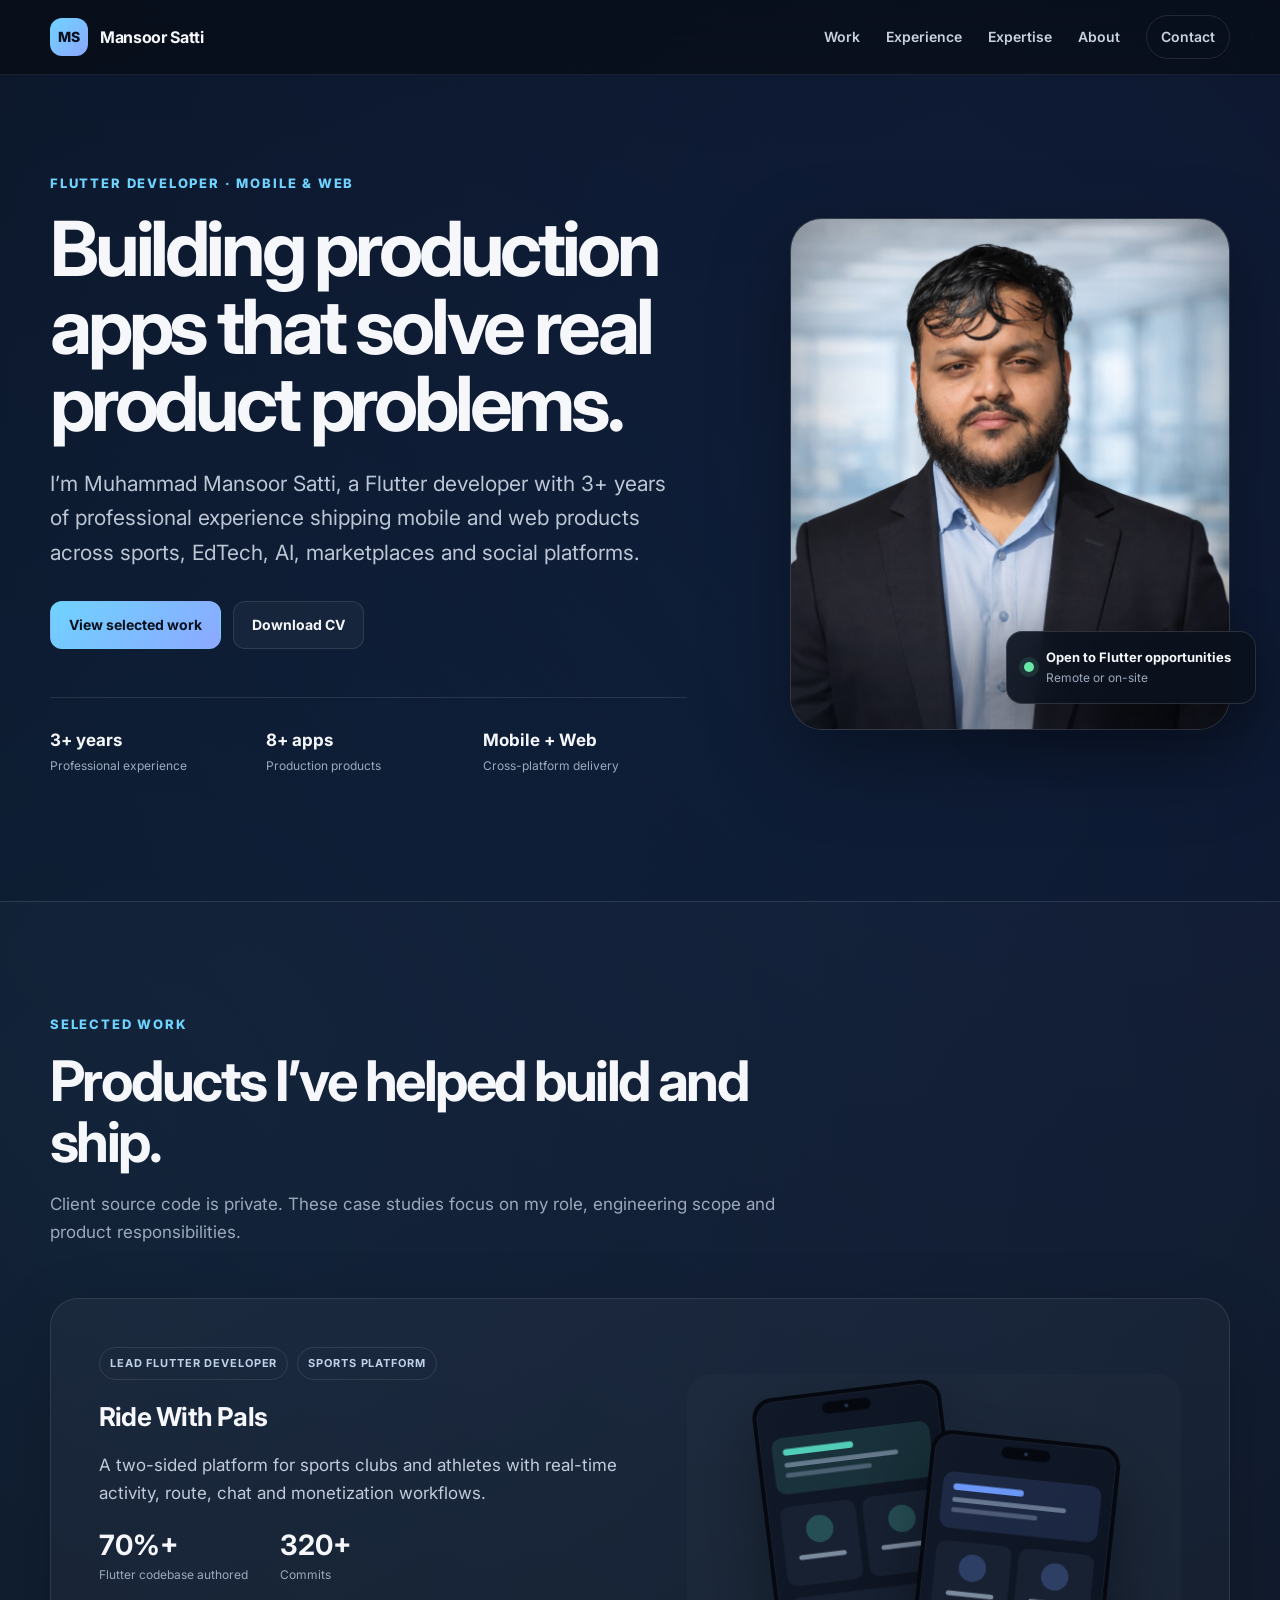
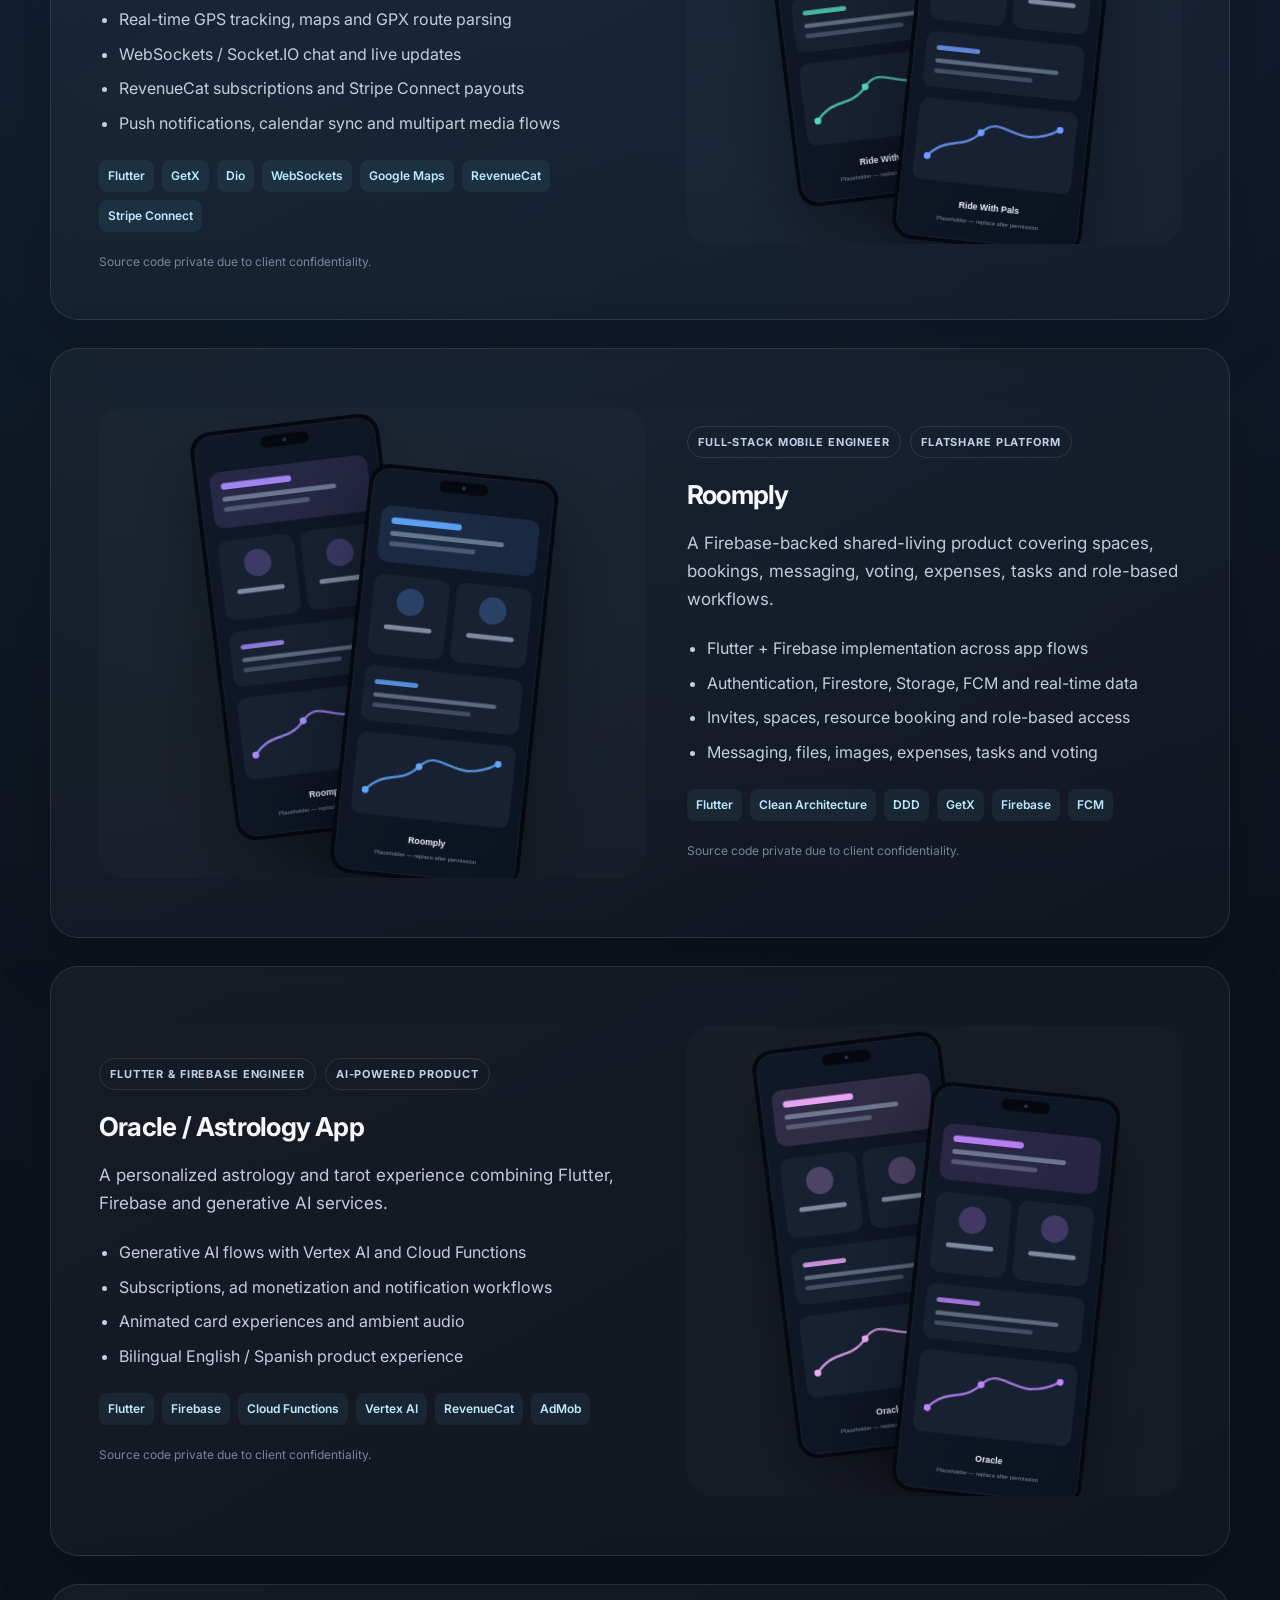
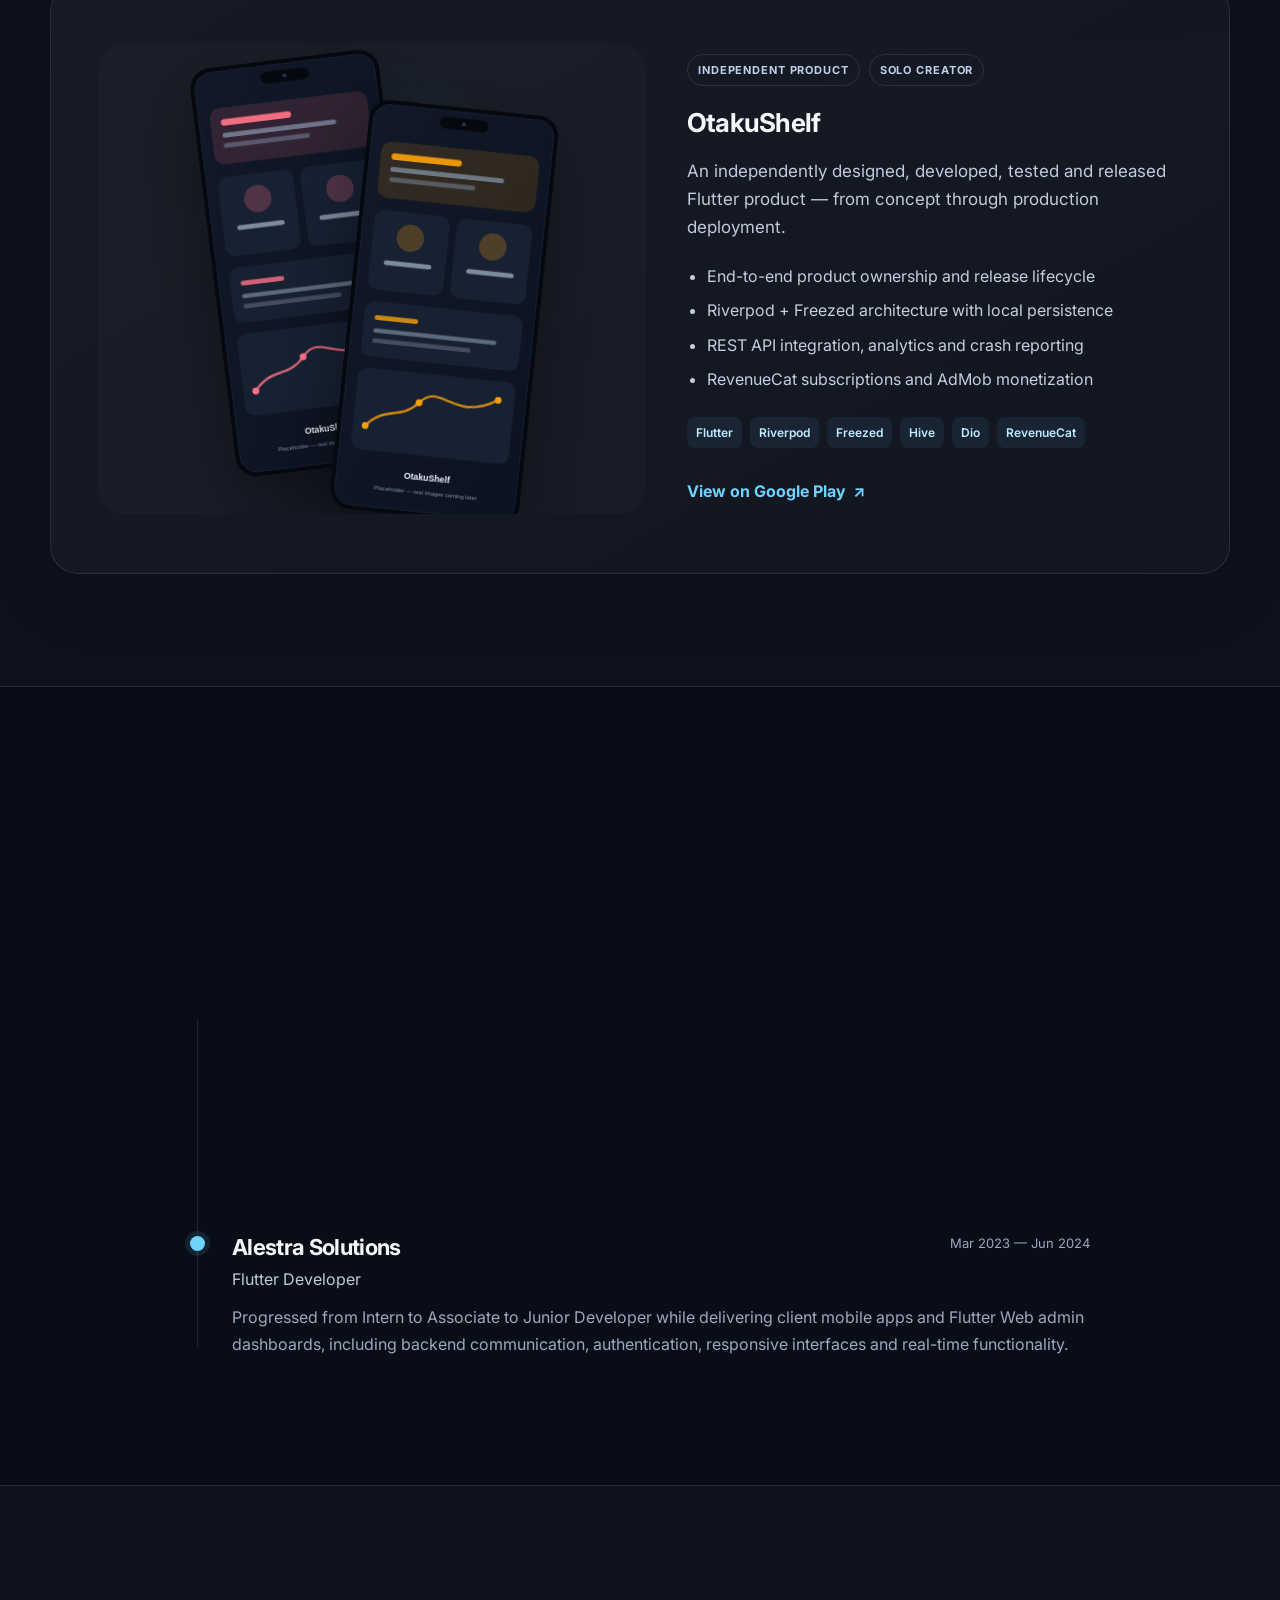
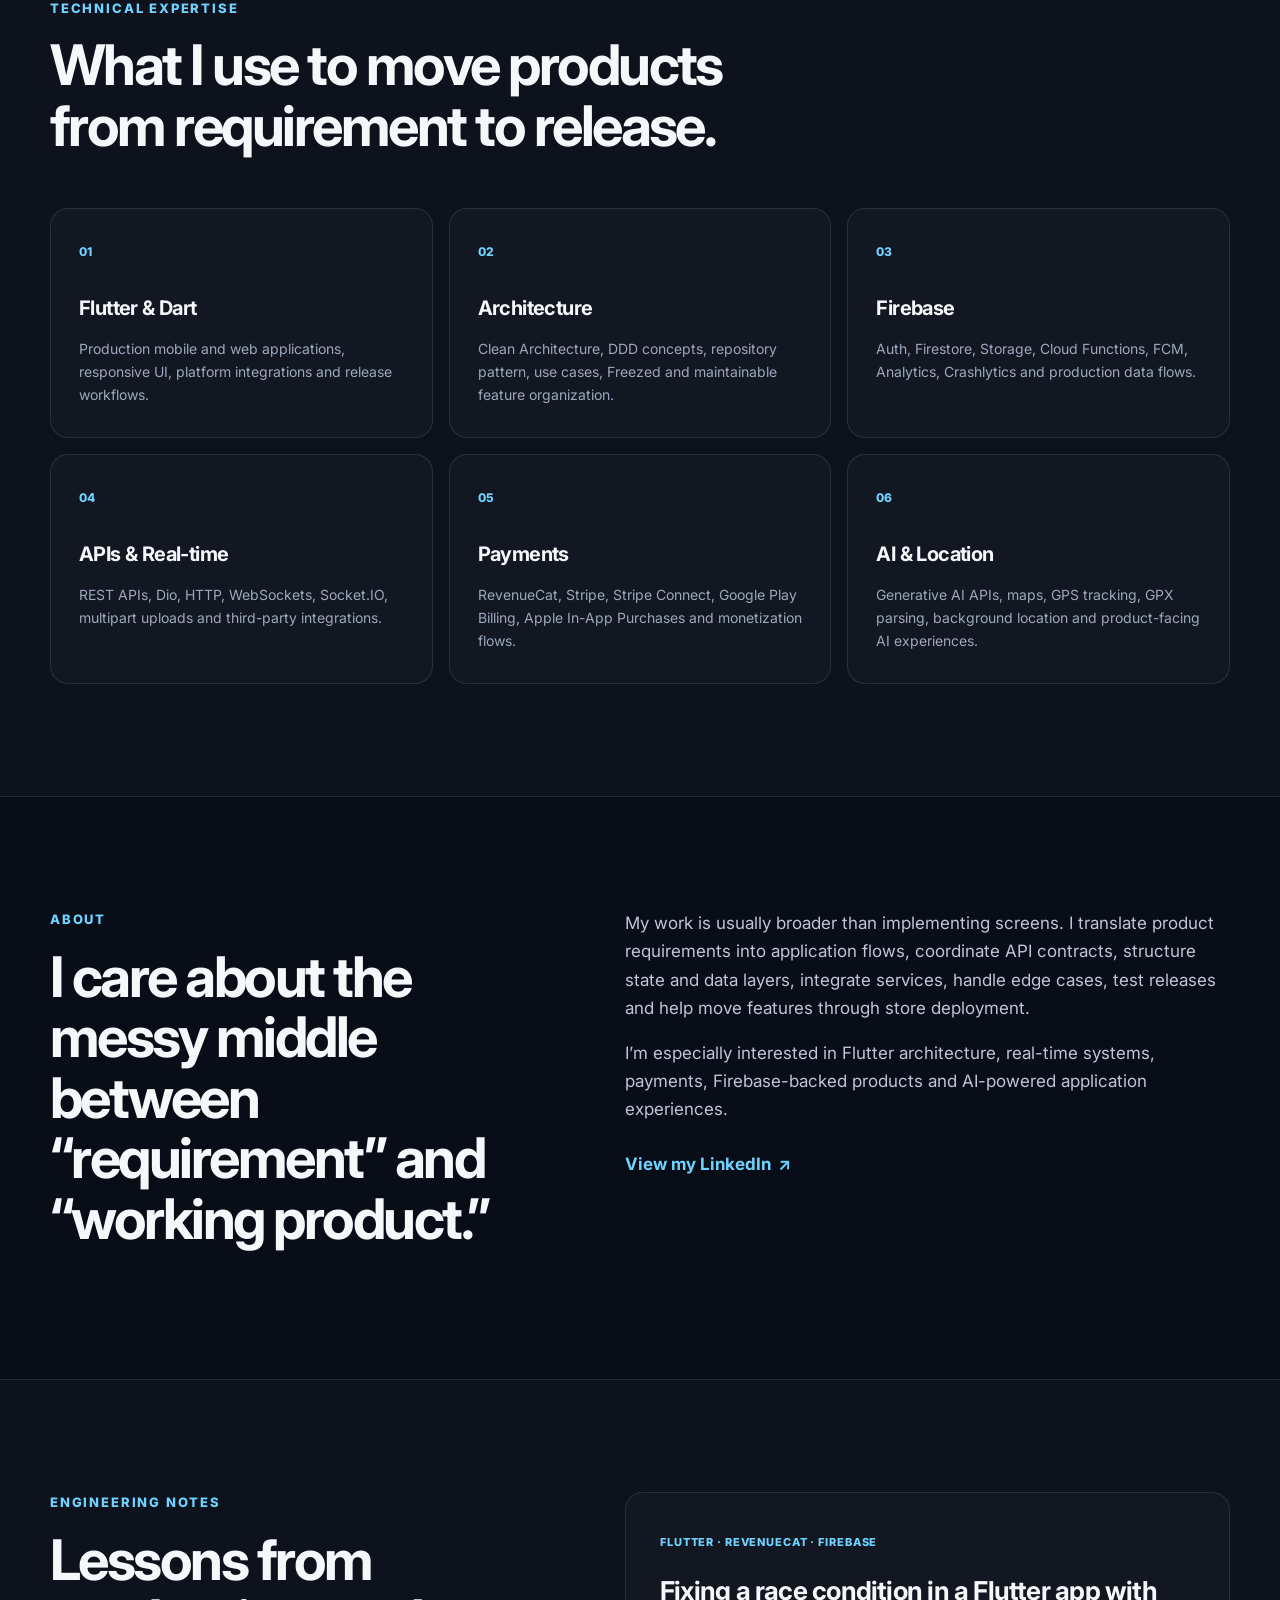
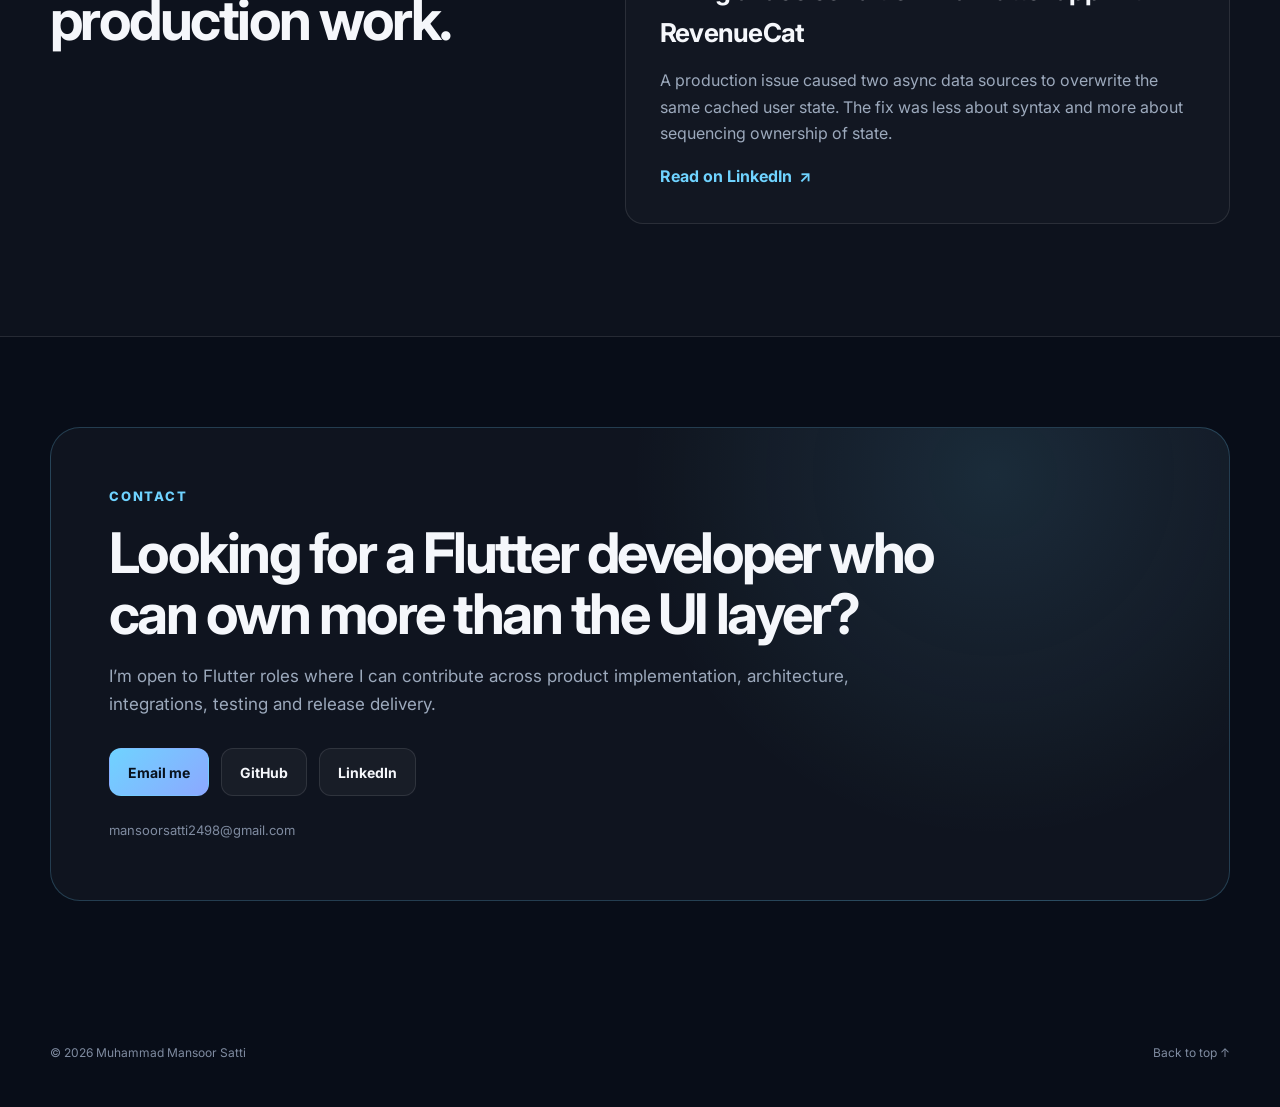
==== index.html @ aab50b8a "feat: initialize portfolio website structure with assets, styling, and base site files" ====
<!doctype html>
<html lang="en">
<head>
  <meta charset="utf-8" />
  <meta name="viewport" content="width=device-width, initial-scale=1" />
  <meta name="description" content="Muhammad Mansoor Satti — Flutter Developer building production mobile and web applications with Firebase, APIs, payments, real-time systems, maps and AI integrations." />
  <meta name="theme-color" content="#0b1020" />
  <title>Muhammad Mansoor Satti — Flutter Developer</title>
  <link rel="preconnect" href="https://fonts.googleapis.com" />
  <link rel="preconnect" href="https://fonts.gstatic.com" crossorigin />
  <link href="https://fonts.googleapis.com/css2?family=Inter:wght@400;500;600;700;800&display=swap" rel="stylesheet" />
  <link rel="stylesheet" href="css/style.css" />
</head>
<body>
  <a class="skip-link" href="#main">Skip to content</a>

  <header class="site-header" id="top">
    <div class="container nav-wrap">
      <a class="brand" href="#top" aria-label="Muhammad Mansoor Satti home">
        <span class="brand-mark">MS</span>
        <span class="brand-name">Mansoor Satti</span>
      </a>

      <button class="menu-btn" type="button" aria-expanded="false" aria-controls="site-nav" aria-label="Open navigation">
        <span></span><span></span><span></span>
      </button>

      <nav class="site-nav" id="site-nav" aria-label="Primary navigation">
        <a href="#work">Work</a>
        <a href="#experience">Experience</a>
        <a href="#expertise">Expertise</a>
        <a href="#about">About</a>
        <a class="nav-cta" href="#contact">Contact</a>
      </nav>
    </div>
  </header>

  <main id="main">
    <section class="hero section">
      <div class="container hero-grid">
        <div class="hero-copy reveal">
          <p class="eyebrow">Flutter Developer · Mobile & Web</p>
          <h1>Building production apps that solve real product problems.</h1>
          <p class="hero-lead">I’m Muhammad Mansoor Satti, a Flutter developer with 3+ years of professional experience shipping mobile and web products across sports, EdTech, AI, marketplaces and social platforms.</p>
          <div class="hero-actions">
            <a class="btn btn-primary" href="#work">View selected work</a>
            <a class="btn btn-secondary" href="assets/cv/Muhammad-Mansoor-Satti-CV.pdf" target="_blank" rel="noopener">Download CV</a>
          </div>
          <div class="proof-strip" aria-label="Career highlights">
            <div><strong>3+ years</strong><span>Professional experience</span></div>
            <div><strong>8+ apps</strong><span>Production products</span></div>
            <div><strong>Mobile + Web</strong><span>Cross-platform delivery</span></div>
          </div>
        </div>

        <div class="hero-visual reveal">
          <div class="portrait-shell">
            <div class="portrait-accent"></div>
            <img src="assets/images/profile/muhammad-mansoor-satti.jpg" alt="Muhammad Mansoor Satti" />
          </div>
          <div class="availability-card">
            <span class="status-dot" aria-hidden="true"></span>
            <div>
              <strong>Open to Flutter opportunities</strong>
              <span>Remote or on-site</span>
            </div>
          </div>
        </div>
      </div>
    </section>

    <section class="section section-muted" id="work">
      <div class="container">
        <div class="section-heading reveal">
          <p class="eyebrow">Selected work</p>
          <h2>Products I’ve helped build and ship.</h2>
          <p>Client source code is private. These case studies focus on my role, engineering scope and product responsibilities.</p>
        </div>

        <div class="projects-stack">
          <article class="project-card reveal">
            <div class="project-copy">
              <div class="project-meta"><span>Lead Flutter Developer</span><span>Sports platform</span></div>
              <h3>Ride With Pals</h3>
              <p class="project-summary">A two-sided platform for sports clubs and athletes with real-time activity, route, chat and monetization workflows.</p>
              <div class="project-facts">
                <div><strong>70%+</strong><span>Flutter codebase authored</span></div>
                <div><strong>320+</strong><span>Commits</span></div>
              </div>
              <ul class="feature-list">
                <li>Real-time GPS tracking, maps and GPX route parsing</li>
                <li>WebSockets / Socket.IO chat and live updates</li>
                <li>RevenueCat subscriptions and Stripe Connect payouts</li>
                <li>Push notifications, calendar sync and multipart media flows</li>
              </ul>
              <div class="tech-row"><span>Flutter</span><span>GetX</span><span>Dio</span><span>WebSockets</span><span>Google Maps</span><span>RevenueCat</span><span>Stripe Connect</span></div>
              <p class="private-note">Source code private due to client confidentiality.</p>
            </div>
            <div class="project-visual phone-stage" aria-label="Placeholder for Ride With Pals screenshots">
              <img class="phone phone-a" src="assets/images/projects/ride-with-pals/01.svg" alt="Ride With Pals screenshot placeholder" />
              <img class="phone phone-b" src="assets/images/projects/ride-with-pals/02.svg" alt="Ride With Pals screenshot placeholder" />
            </div>
          </article>

          <article class="project-card project-card-reverse reveal">
            <div class="project-copy">
              <div class="project-meta"><span>Full-Stack Mobile Engineer</span><span>Flatshare platform</span></div>
              <h3>Roomply</h3>
              <p class="project-summary">A Firebase-backed shared-living product covering spaces, bookings, messaging, voting, expenses, tasks and role-based workflows.</p>
              <ul class="feature-list">
                <li>Flutter + Firebase implementation across app flows</li>
                <li>Authentication, Firestore, Storage, FCM and real-time data</li>
                <li>Invites, spaces, resource booking and role-based access</li>
                <li>Messaging, files, images, expenses, tasks and voting</li>
              </ul>
              <div class="tech-row"><span>Flutter</span><span>Clean Architecture</span><span>DDD</span><span>GetX</span><span>Firebase</span><span>FCM</span></div>
              <p class="private-note">Source code private due to client confidentiality.</p>
            </div>
            <div class="project-visual phone-stage" aria-label="Placeholder for Roomply screenshots">
              <img class="phone phone-a" src="assets/images/projects/roomply/01.svg" alt="Roomply screenshot placeholder" />
              <img class="phone phone-b" src="assets/images/projects/roomply/02.svg" alt="Roomply screenshot placeholder" />
            </div>
          </article>

          <article class="project-card reveal">
            <div class="project-copy">
              <div class="project-meta"><span>Flutter & Firebase Engineer</span><span>AI-powered product</span></div>
              <h3>Oracle / Astrology App</h3>
              <p class="project-summary">A personalized astrology and tarot experience combining Flutter, Firebase and generative AI services.</p>
              <ul class="feature-list">
                <li>Generative AI flows with Vertex AI and Cloud Functions</li>
                <li>Subscriptions, ad monetization and notification workflows</li>
                <li>Animated card experiences and ambient audio</li>
                <li>Bilingual English / Spanish product experience</li>
              </ul>
              <div class="tech-row"><span>Flutter</span><span>Firebase</span><span>Cloud Functions</span><span>Vertex AI</span><span>RevenueCat</span><span>AdMob</span></div>
              <p class="private-note">Source code private due to client confidentiality.</p>
            </div>
            <div class="project-visual phone-stage" aria-label="Placeholder for Oracle screenshots">
              <img class="phone phone-a" src="assets/images/projects/oracle/01.svg" alt="Oracle screenshot placeholder" />
              <img class="phone phone-b" src="assets/images/projects/oracle/02.svg" alt="Oracle screenshot placeholder" />
            </div>
          </article>

          <article class="project-card project-card-reverse reveal">
            <div class="project-copy">
              <div class="project-meta"><span>Independent product</span><span>Solo creator</span></div>
              <h3>OtakuShelf</h3>
              <p class="project-summary">An independently designed, developed, tested and released Flutter product — from concept through production deployment.</p>
              <ul class="feature-list">
                <li>End-to-end product ownership and release lifecycle</li>
                <li>Riverpod + Freezed architecture with local persistence</li>
                <li>REST API integration, analytics and crash reporting</li>
                <li>RevenueCat subscriptions and AdMob monetization</li>
              </ul>
              <div class="tech-row"><span>Flutter</span><span>Riverpod</span><span>Freezed</span><span>Hive</span><span>Dio</span><span>RevenueCat</span></div>
              <div class="project-actions"><a class="text-link" href="https://play.google.com/store/apps/details?id=app.otaku.otakushelf" target="_blank" rel="noopener">View on Google Play <span>↗</span></a></div>
            </div>
            <div class="project-visual phone-stage" aria-label="Placeholder for OtakuShelf screenshots">
              <img class="phone phone-a" src="assets/images/projects/otakushelf/01.svg" alt="OtakuShelf screenshot placeholder" />
              <img class="phone phone-b" src="assets/images/projects/otakushelf/02.svg" alt="OtakuShelf screenshot placeholder" />
            </div>
          </article>
        </div>
      </div>
    </section>

    <section class="section" id="experience">
      <div class="container narrow">
        <div class="section-heading reveal">
          <p class="eyebrow">Experience</p>
          <h2>Production work, not tutorial projects.</h2>
        </div>
        <div class="timeline">
          <article class="timeline-item reveal">
            <div class="timeline-dot"></div>
            <div class="timeline-head">
              <div><h3>Nexar Solutions</h3><p>Flutter Developer</p></div>
              <span>Jun 2024 — Present</span>
            </div>
            <p>Build and ship production Flutter mobile and web applications across sports, EdTech, AI, marketplaces and social products. Own Flutter-side implementation, Firebase integrations, API contracts, error handling, uploads, testing, release preparation and product-facing technical decisions.</p>
          </article>
          <article class="timeline-item reveal">
            <div class="timeline-dot"></div>
            <div class="timeline-head">
              <div><h3>Alestra Solutions</h3><p>Flutter Developer</p></div>
              <span>Mar 2023 — Jun 2024</span>
            </div>
            <p>Progressed from Intern to Associate to Junior Developer while delivering client mobile apps and Flutter Web admin dashboards, including backend communication, authentication, responsive interfaces and real-time functionality.</p>
          </article>
        </div>
      </div>
    </section>

    <section class="section section-muted" id="expertise">
      <div class="container">
        <div class="section-heading reveal">
          <p class="eyebrow">Technical expertise</p>
          <h2>What I use to move products from requirement to release.</h2>
        </div>
        <div class="expertise-grid">
          <article class="expertise-card reveal"><span>01</span><h3>Flutter & Dart</h3><p>Production mobile and web applications, responsive UI, platform integrations and release workflows.</p></article>
          <article class="expertise-card reveal"><span>02</span><h3>Architecture</h3><p>Clean Architecture, DDD concepts, repository pattern, use cases, Freezed and maintainable feature organization.</p></article>
          <article class="expertise-card reveal"><span>03</span><h3>Firebase</h3><p>Auth, Firestore, Storage, Cloud Functions, FCM, Analytics, Crashlytics and production data flows.</p></article>
          <article class="expertise-card reveal"><span>04</span><h3>APIs & Real-time</h3><p>REST APIs, Dio, HTTP, WebSockets, Socket.IO, multipart uploads and third-party integrations.</p></article>
          <article class="expertise-card reveal"><span>05</span><h3>Payments</h3><p>RevenueCat, Stripe, Stripe Connect, Google Play Billing, Apple In-App Purchases and monetization flows.</p></article>
          <article class="expertise-card reveal"><span>06</span><h3>AI & Location</h3><p>Generative AI APIs, maps, GPS tracking, GPX parsing, background location and product-facing AI experiences.</p></article>
        </div>
      </div>
    </section>

    <section class="section" id="about">
      <div class="container about-grid">
        <div class="section-heading reveal">
          <p class="eyebrow">About</p>
          <h2>I care about the messy middle between “requirement” and “working product.”</h2>
        </div>
        <div class="about-copy reveal">
          <p>My work is usually broader than implementing screens. I translate product requirements into application flows, coordinate API contracts, structure state and data layers, integrate services, handle edge cases, test releases and help move features through store deployment.</p>
          <p>I’m especially interested in Flutter architecture, real-time systems, payments, Firebase-backed products and AI-powered application experiences.</p>
          <a class="text-link" href="https://www.linkedin.com/in/muhammad-mansoor-satti-316769233" target="_blank" rel="noopener">View my LinkedIn <span>↗</span></a>
        </div>
      </div>
    </section>

    <section class="section section-muted notes-section">
      <div class="container notes-grid">
        <div class="section-heading reveal">
          <p class="eyebrow">Engineering notes</p>
          <h2>Lessons from production work.</h2>
        </div>
        <a class="note-card reveal" href="https://www.linkedin.com/in/muhammad-mansoor-satti-316769233" target="_blank" rel="noopener">
          <span class="note-label">Flutter · RevenueCat · Firebase</span>
          <h3>Fixing a race condition in a Flutter app with RevenueCat</h3>
          <p>A production issue caused two async data sources to overwrite the same cached user state. The fix was less about syntax and more about sequencing ownership of state.</p>
          <span class="text-link">Read on LinkedIn <span>↗</span></span>
        </a>
      </div>
    </section>

    <section class="section contact-section" id="contact">
      <div class="container contact-card reveal">
        <p class="eyebrow">Contact</p>
        <h2>Looking for a Flutter developer who can own more than the UI layer?</h2>
        <p>I’m open to Flutter roles where I can contribute across product implementation, architecture, integrations, testing and release delivery.</p>
        <div class="contact-actions">
          <a class="btn btn-primary" href="mailto:mansoorsatti2498@gmail.com">Email me</a>
          <a class="btn btn-secondary" href="https://github.com/Satti201" target="_blank" rel="noopener">GitHub</a>
          <a class="btn btn-secondary" href="https://www.linkedin.com/in/muhammad-mansoor-satti-316769233" target="_blank" rel="noopener">LinkedIn</a>
        </div>
        <p class="contact-email">mansoorsatti2498@gmail.com</p>
      </div>
    </section>
  </main>

  <footer class="site-footer">
    <div class="container footer-inner">
      <span>© <span id="year"></span> Muhammad Mansoor Satti</span>
      <a href="#top" id="backToTop">Back to top ↑</a>
    </div>
  </footer>

  <script src="js/main.js"></script>
</body>
</html>
---- css/style.css ----
:root {
  --bg: #080d18;
  --bg-soft: #0d1422;
  --panel: #111a2b;
  --panel-2: #0f1727;
  --text: #f5f7fb;
  --muted: #9ca9bc;
  --line: rgba(255,255,255,.10);
  --accent: #6fd3ff;
  --accent-2: #8ca8ff;
  --success: #67e8a7;
  --radius-lg: 28px;
  --radius-md: 18px;
  --shadow: 0 30px 80px rgba(0,0,0,.35);
  --container: 1180px;
}

* { box-sizing: border-box; }
html { scroll-behavior: smooth; }
body {
  margin: 0;
  font-family: Inter, ui-sans-serif, system-ui, -apple-system, BlinkMacSystemFont, "Segoe UI", sans-serif;
  color: var(--text);
  background:
    radial-gradient(circle at 85% 5%, rgba(63,111,255,.12), transparent 30%),
    radial-gradient(circle at 10% 15%, rgba(40,188,255,.08), transparent 26%),
    var(--bg);
  line-height: 1.65;
  -webkit-font-smoothing: antialiased;
}
a { color: inherit; text-decoration: none; }
img { display: block; max-width: 100%; }
button, a { -webkit-tap-highlight-color: transparent; }

.skip-link { position: fixed; left: 16px; top: -60px; z-index: 999; padding: 10px 14px; background: white; color: #000; border-radius: 8px; }
.skip-link:focus { top: 16px; }
.container { width: min(var(--container), calc(100% - 40px)); margin: 0 auto; }
.narrow { width: min(900px, calc(100% - 40px)); }
.section { padding: 112px 0; }
.section-muted { background: rgba(255,255,255,.018); border-top: 1px solid var(--line); border-bottom: 1px solid var(--line); }

.site-header { position: sticky; top: 0; z-index: 50; background: rgba(8,13,24,.78); backdrop-filter: blur(18px); border-bottom: 1px solid rgba(255,255,255,.07); }
.nav-wrap { min-height: 74px; display: flex; align-items: center; justify-content: space-between; gap: 24px; }
.brand { display: flex; align-items: center; gap: 12px; font-weight: 700; }
.brand-mark { display: inline-grid; place-items: center; width: 38px; height: 38px; border-radius: 12px; background: linear-gradient(135deg, var(--accent), var(--accent-2)); color: #07111e; font-size: 14px; font-weight: 800; }
.brand-name { letter-spacing: -.02em; }
.site-nav { display: flex; align-items: center; gap: 26px; color: #c9d2df; font-size: 14px; font-weight: 600; }
.site-nav a:hover { color: white; }
.nav-cta { border: 1px solid var(--line); padding: 9px 14px; border-radius: 999px; }
.menu-btn { display: none; width: 42px; height: 42px; padding: 9px; border: 1px solid var(--line); border-radius: 12px; background: transparent; }
.menu-btn span { display: block; height: 2px; margin: 5px 0; background: white; border-radius: 2px; }

.hero { min-height: calc(100vh - 74px); display: grid; align-items: center; padding-top: 84px; }
.hero-grid { display: grid; grid-template-columns: minmax(0, 1.15fr) minmax(320px, .85fr); gap: 72px; align-items: center; }
.eyebrow { margin: 0 0 16px; color: var(--accent); font-size: 13px; font-weight: 800; letter-spacing: .14em; text-transform: uppercase; }
h1, h2, h3, p { margin-top: 0; }
h1 { max-width: 790px; margin-bottom: 24px; font-size: clamp(44px, 6vw, 76px); line-height: 1.02; letter-spacing: -.055em; }
h2 { margin-bottom: 18px; font-size: clamp(34px, 4.5vw, 56px); line-height: 1.08; letter-spacing: -.045em; }
h3 { margin-bottom: 12px; font-size: 26px; letter-spacing: -.03em; }
.hero-lead { max-width: 760px; color: #bcc6d5; font-size: clamp(18px, 2vw, 21px); }
.hero-actions, .contact-actions, .project-actions { display: flex; flex-wrap: wrap; gap: 12px; margin-top: 30px; }
.btn { display: inline-flex; align-items: center; justify-content: center; min-height: 48px; padding: 0 18px; border: 1px solid transparent; border-radius: 12px; font-size: 14px; font-weight: 700; transition: transform .18s ease, border-color .18s ease, background .18s ease; }
.btn:hover { transform: translateY(-2px); }
.btn-primary { background: linear-gradient(135deg, var(--accent), var(--accent-2)); color: #08111d; }
.btn-secondary { background: rgba(255,255,255,.04); border-color: var(--line); }
.btn-secondary:hover { border-color: rgba(255,255,255,.22); }
.proof-strip { display: grid; grid-template-columns: repeat(3, 1fr); gap: 12px; margin-top: 48px; padding-top: 28px; border-top: 1px solid var(--line); }
.proof-strip div { display: flex; flex-direction: column; gap: 2px; }
.proof-strip strong { font-size: 17px; }
.proof-strip span { color: var(--muted); font-size: 12px; }
.hero-visual { position: relative; width: min(440px, 100%); justify-self: end; }
.portrait-shell { position: relative; overflow: hidden; aspect-ratio: .86; border-radius: 32px; border: 1px solid rgba(255,255,255,.14); background: var(--panel); box-shadow: var(--shadow); }
.portrait-shell img { width: 100%; height: 100%; object-fit: cover; object-position: 50% 28%; }
.portrait-accent { position: absolute; inset: 0; z-index: 1; pointer-events: none; box-shadow: inset 0 -90px 100px rgba(8,13,24,.42); }
.availability-card { position: absolute; right: -26px; bottom: 26px; z-index: 2; display: flex; gap: 12px; align-items: center; min-width: 250px; padding: 15px 17px; border: 1px solid rgba(255,255,255,.13); border-radius: 16px; background: rgba(11,17,29,.90); backdrop-filter: blur(16px); box-shadow: 0 18px 60px rgba(0,0,0,.38); }
.availability-card div { display: flex; flex-direction: column; }
.availability-card strong { font-size: 13px; }
.availability-card span:last-child { color: var(--muted); font-size: 12px; }
.status-dot { width: 10px; height: 10px; border-radius: 50%; background: var(--success); box-shadow: 0 0 0 5px rgba(103,232,167,.12); flex: 0 0 auto; }

.section-heading { max-width: 760px; margin-bottom: 52px; }
.section-heading > p:last-child { color: var(--muted); font-size: 17px; }
.projects-stack { display: grid; gap: 28px; }
.project-card { display: grid; grid-template-columns: minmax(0, 1.05fr) minmax(330px, .95fr); gap: 42px; align-items: center; min-height: 590px; padding: 48px; border: 1px solid var(--line); border-radius: var(--radius-lg); background: linear-gradient(150deg, rgba(255,255,255,.04), rgba(255,255,255,.018)); box-shadow: 0 20px 70px rgba(0,0,0,.16); }
.project-card-reverse .project-copy { order: 2; }
.project-card-reverse .project-visual { order: 1; }
.project-meta { display: flex; flex-wrap: wrap; gap: 9px; margin-bottom: 16px; }
.project-meta span { padding: 6px 10px; border: 1px solid var(--line); border-radius: 999px; color: #bfd1e8; font-size: 11px; font-weight: 700; text-transform: uppercase; letter-spacing: .08em; }
.project-summary { color: #c1cada; font-size: 17px; }
.project-facts { display: flex; gap: 32px; margin: 24px 0 16px; }
.project-facts div { display: flex; flex-direction: column; }
.project-facts strong { font-size: 28px; line-height: 1; }
.project-facts span { margin-top: 6px; color: var(--muted); font-size: 12px; }
.feature-list { margin: 22px 0; padding-left: 20px; color: #c4cede; }
.feature-list li + li { margin-top: 8px; }
.tech-row { display: flex; flex-wrap: wrap; gap: 8px; margin-top: 24px; }
.tech-row span { padding: 6px 9px; border-radius: 8px; background: rgba(111,211,255,.07); color: #bdeaff; font-size: 12px; font-weight: 600; }
.private-note { margin: 20px 0 0; color: #778499; font-size: 12px; }
.text-link { display: inline-flex; gap: 7px; align-items: center; color: var(--accent); font-weight: 700; }
.text-link:hover { color: white; }
.phone-stage { position: relative; min-height: 470px; display: grid; place-items: center; border-radius: 24px; background:
  radial-gradient(circle at 50% 40%, rgba(111,211,255,.11), transparent 44%),
  rgba(255,255,255,.018); overflow: hidden; }
.phone { position: absolute; width: 42%; max-width: 190px; filter: drop-shadow(0 28px 35px rgba(0,0,0,.38)); }
.phone-a { transform: translate(-34%, -4%) rotate(-7deg); }
.phone-b { transform: translate(38%, 8%) rotate(6deg); }

.timeline { position: relative; margin-top: 18px; }
.timeline:before { content: ""; position: absolute; left: 7px; top: 10px; bottom: 10px; width: 1px; background: var(--line); }
.timeline-item { position: relative; padding-left: 42px; padding-bottom: 48px; }
.timeline-item:last-child { padding-bottom: 0; }
.timeline-dot { position: absolute; left: 0; top: 7px; width: 15px; height: 15px; border-radius: 50%; background: var(--accent); box-shadow: 0 0 0 5px rgba(111,211,255,.10); }
.timeline-head { display: flex; justify-content: space-between; gap: 30px; margin-bottom: 12px; }
.timeline-head h3 { margin-bottom: 1px; font-size: 22px; }
.timeline-head p { margin: 0; color: #c0cad8; }
.timeline-head > span { color: var(--muted); font-size: 13px; white-space: nowrap; padding-top: 4px; }
.timeline-item > p { color: var(--muted); }

.expertise-grid { display: grid; grid-template-columns: repeat(3, 1fr); gap: 16px; }
.expertise-card { min-height: 230px; padding: 28px; border: 1px solid var(--line); border-radius: var(--radius-md); background: rgba(255,255,255,.025); }
.expertise-card > span { display: inline-block; margin-bottom: 30px; color: var(--accent); font-size: 12px; font-weight: 800; }
.expertise-card h3 { font-size: 20px; }
.expertise-card p { margin-bottom: 0; color: var(--muted); font-size: 14px; }

.about-grid, .notes-grid { display: grid; grid-template-columns: .9fr 1.1fr; gap: 80px; align-items: start; }
.about-grid .section-heading, .notes-grid .section-heading { margin-bottom: 0; }
.about-copy { color: #bdc7d5; font-size: 17px; }
.about-copy .text-link { margin-top: 10px; }
.note-card { display: block; padding: 34px; border: 1px solid var(--line); border-radius: var(--radius-md); background: rgba(255,255,255,.025); transition: transform .2s ease, border-color .2s ease; }
.note-card:hover { transform: translateY(-3px); border-color: rgba(111,211,255,.35); }
.note-label { color: var(--accent); font-size: 11px; font-weight: 800; letter-spacing: .08em; text-transform: uppercase; }
.note-card h3 { margin-top: 16px; }
.note-card p { color: var(--muted); }

.contact-section { padding-top: 90px; }
.contact-card { padding: 58px; border: 1px solid rgba(111,211,255,.22); border-radius: 30px; background: radial-gradient(circle at 80% 10%, rgba(111,211,255,.12), transparent 35%), rgba(255,255,255,.03); }
.contact-card h2 { max-width: 880px; }
.contact-card > p:not(.eyebrow):not(.contact-email) { max-width: 760px; color: var(--muted); font-size: 17px; }
.contact-email { margin: 24px 0 0; color: #7f8ba0; font-size: 13px; }

.site-footer { padding: 30px 0 44px; }
.footer-inner { display: flex; justify-content: space-between; gap: 20px; color: #7f8ba0; font-size: 12px; }
.footer-inner a:hover { color: white; }
.reveal { opacity: 0; transform: translateY(18px); transition: opacity .6s ease, transform .6s ease; }
.reveal.visible { opacity: 1; transform: translateY(0); }

@media (max-width: 980px) {
  .hero-grid, .project-card, .about-grid, .notes-grid { grid-template-columns: 1fr; }
  .hero { min-height: auto; }
  .hero-visual { justify-self: start; width: min(410px, 86vw); margin-top: 12px; }
  .availability-card { right: -12px; }
  .project-card, .project-card-reverse { padding: 36px; }
  .project-card-reverse .project-copy, .project-card-reverse .project-visual { order: initial; }
  .expertise-grid { grid-template-columns: repeat(2, 1fr); }
  .about-grid, .notes-grid { gap: 32px; }
}

@media (max-width: 760px) {
  .container, .narrow { width: min(100% - 28px, var(--container)); }
  .section { padding: 82px 0; }
  .menu-btn { display: block; }
  .site-nav { position: absolute; top: 74px; left: 14px; right: 14px; display: none; flex-direction: column; align-items: stretch; gap: 0; padding: 12px; border: 1px solid var(--line); border-radius: 16px; background: rgba(11,17,29,.98); box-shadow: var(--shadow); }
  .site-nav.open { display: flex; }
  .site-nav a { padding: 12px; }
  .nav-cta { border-radius: 10px; }
  .brand-name { display: none; }
  h1 { font-size: clamp(42px, 14vw, 62px); }
  .proof-strip { grid-template-columns: 1fr; }
  .proof-strip div { padding: 7px 0; }
  .hero-visual { width: 100%; max-width: 390px; }
  .availability-card { position: relative; right: auto; bottom: auto; margin: -22px 14px 0; }
  .project-card { min-height: auto; padding: 24px; }
  .phone-stage { min-height: 400px; }
  .phone { width: 45%; }
  .expertise-grid { grid-template-columns: 1fr; }
  .timeline-head { flex-direction: column; gap: 2px; }
  .contact-card { padding: 34px 24px; }
  .footer-inner { flex-direction: column; }
}

@media (prefers-reduced-motion: reduce) {
  html { scroll-behavior: auto; }
  .reveal { opacity: 1; transform: none; transition: none; }
  .btn, .note-card { transition: none; }
}
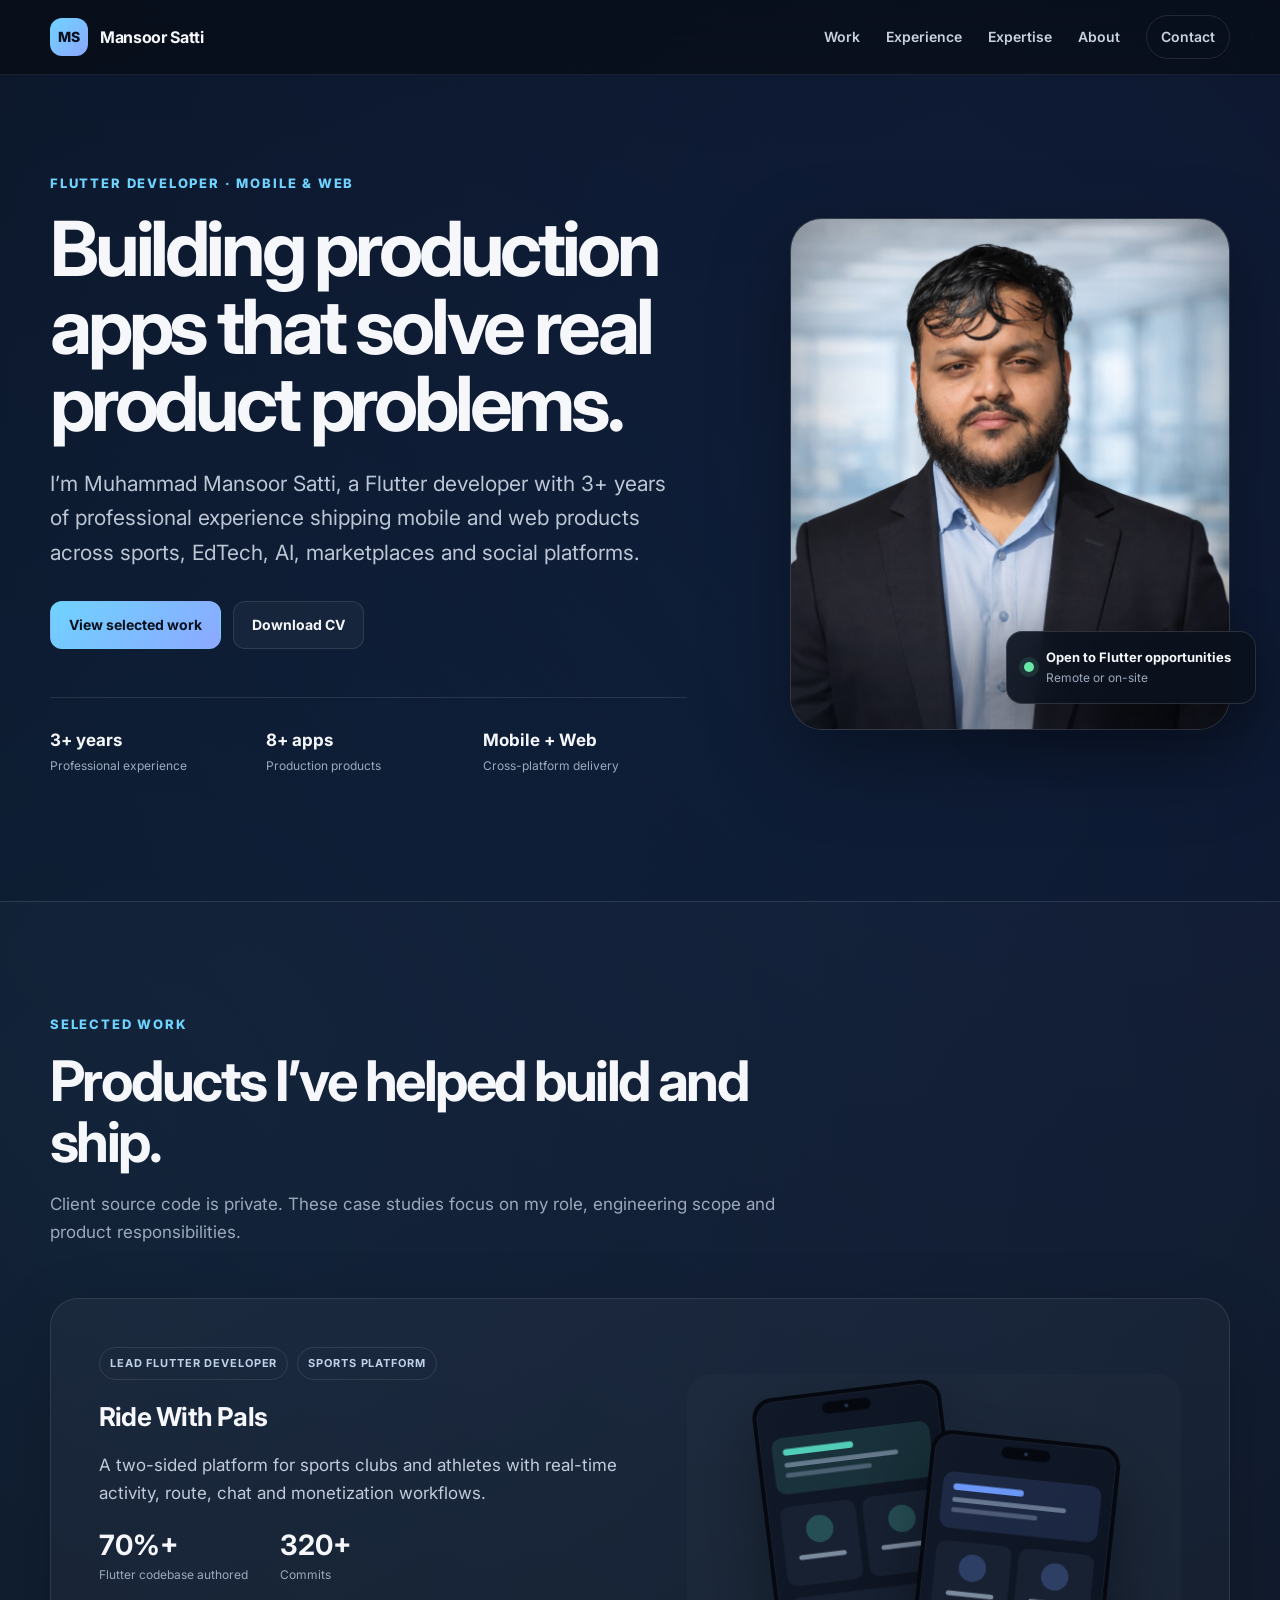
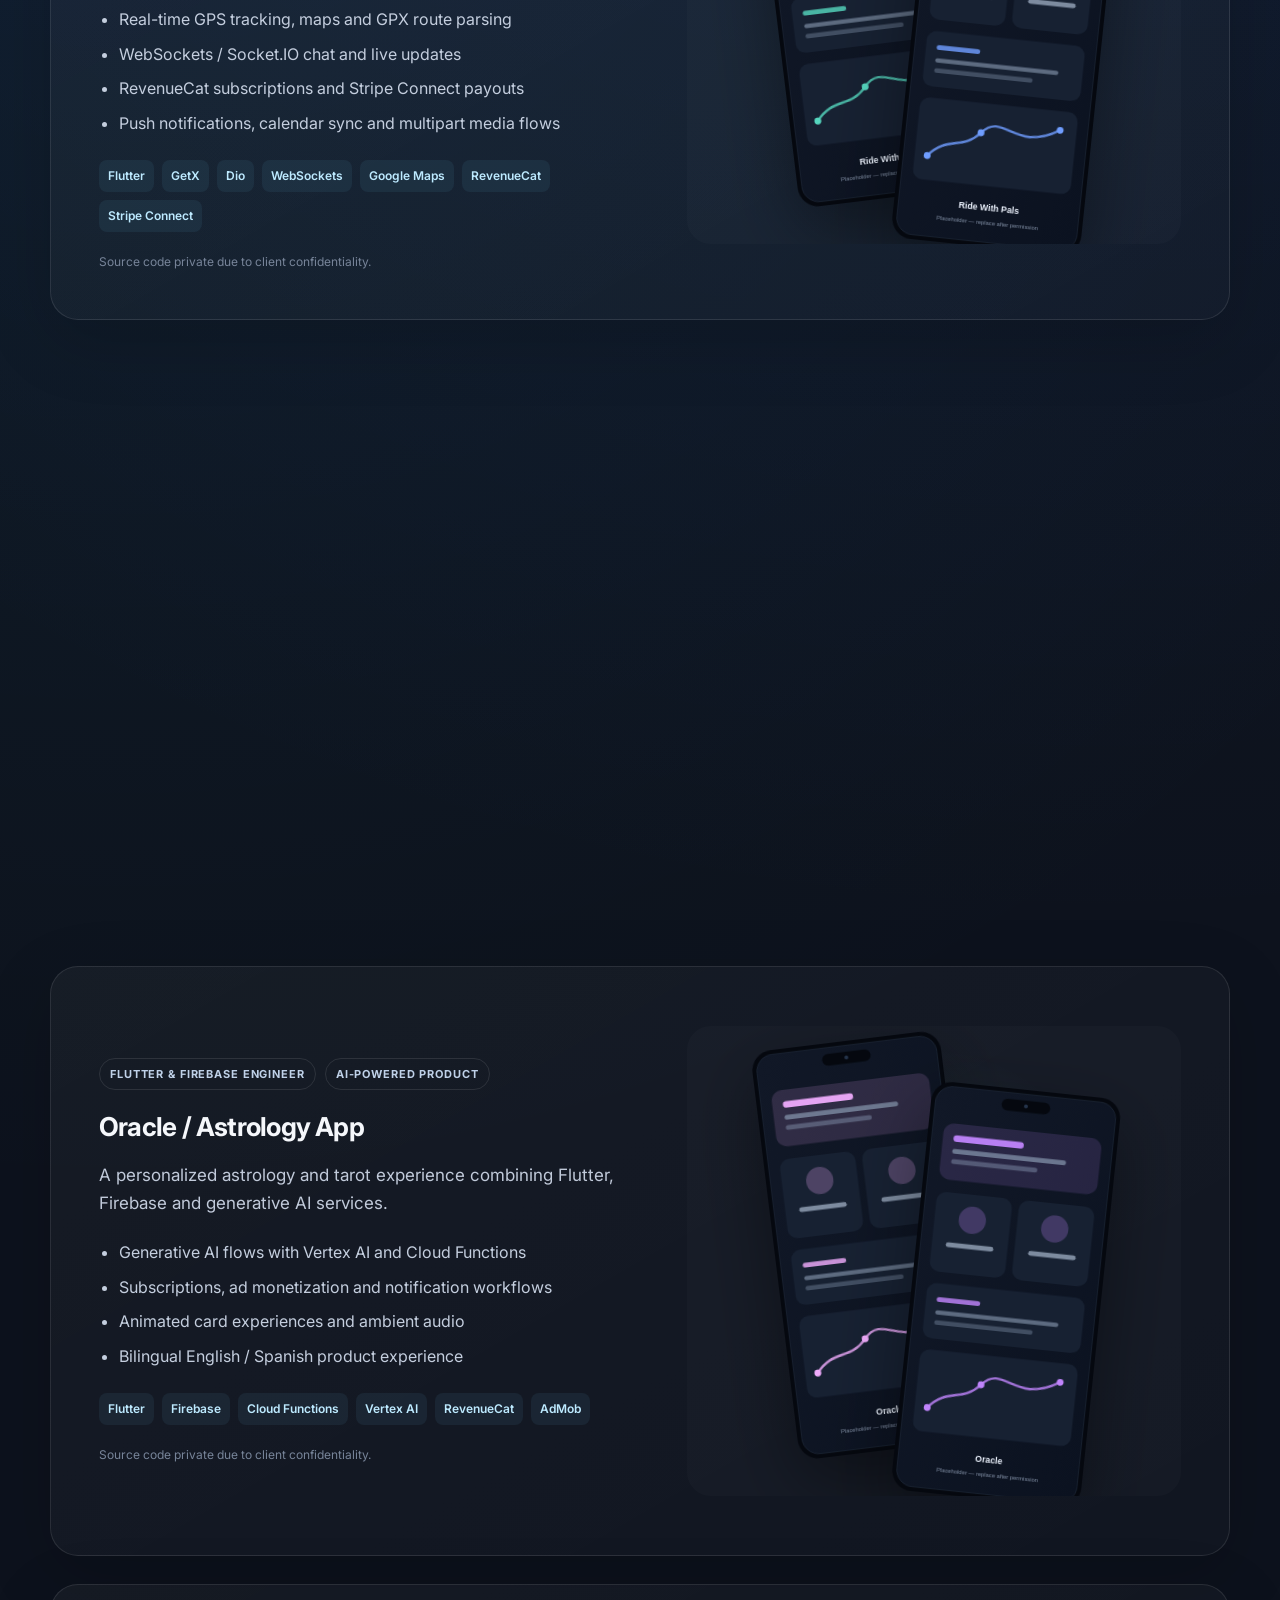
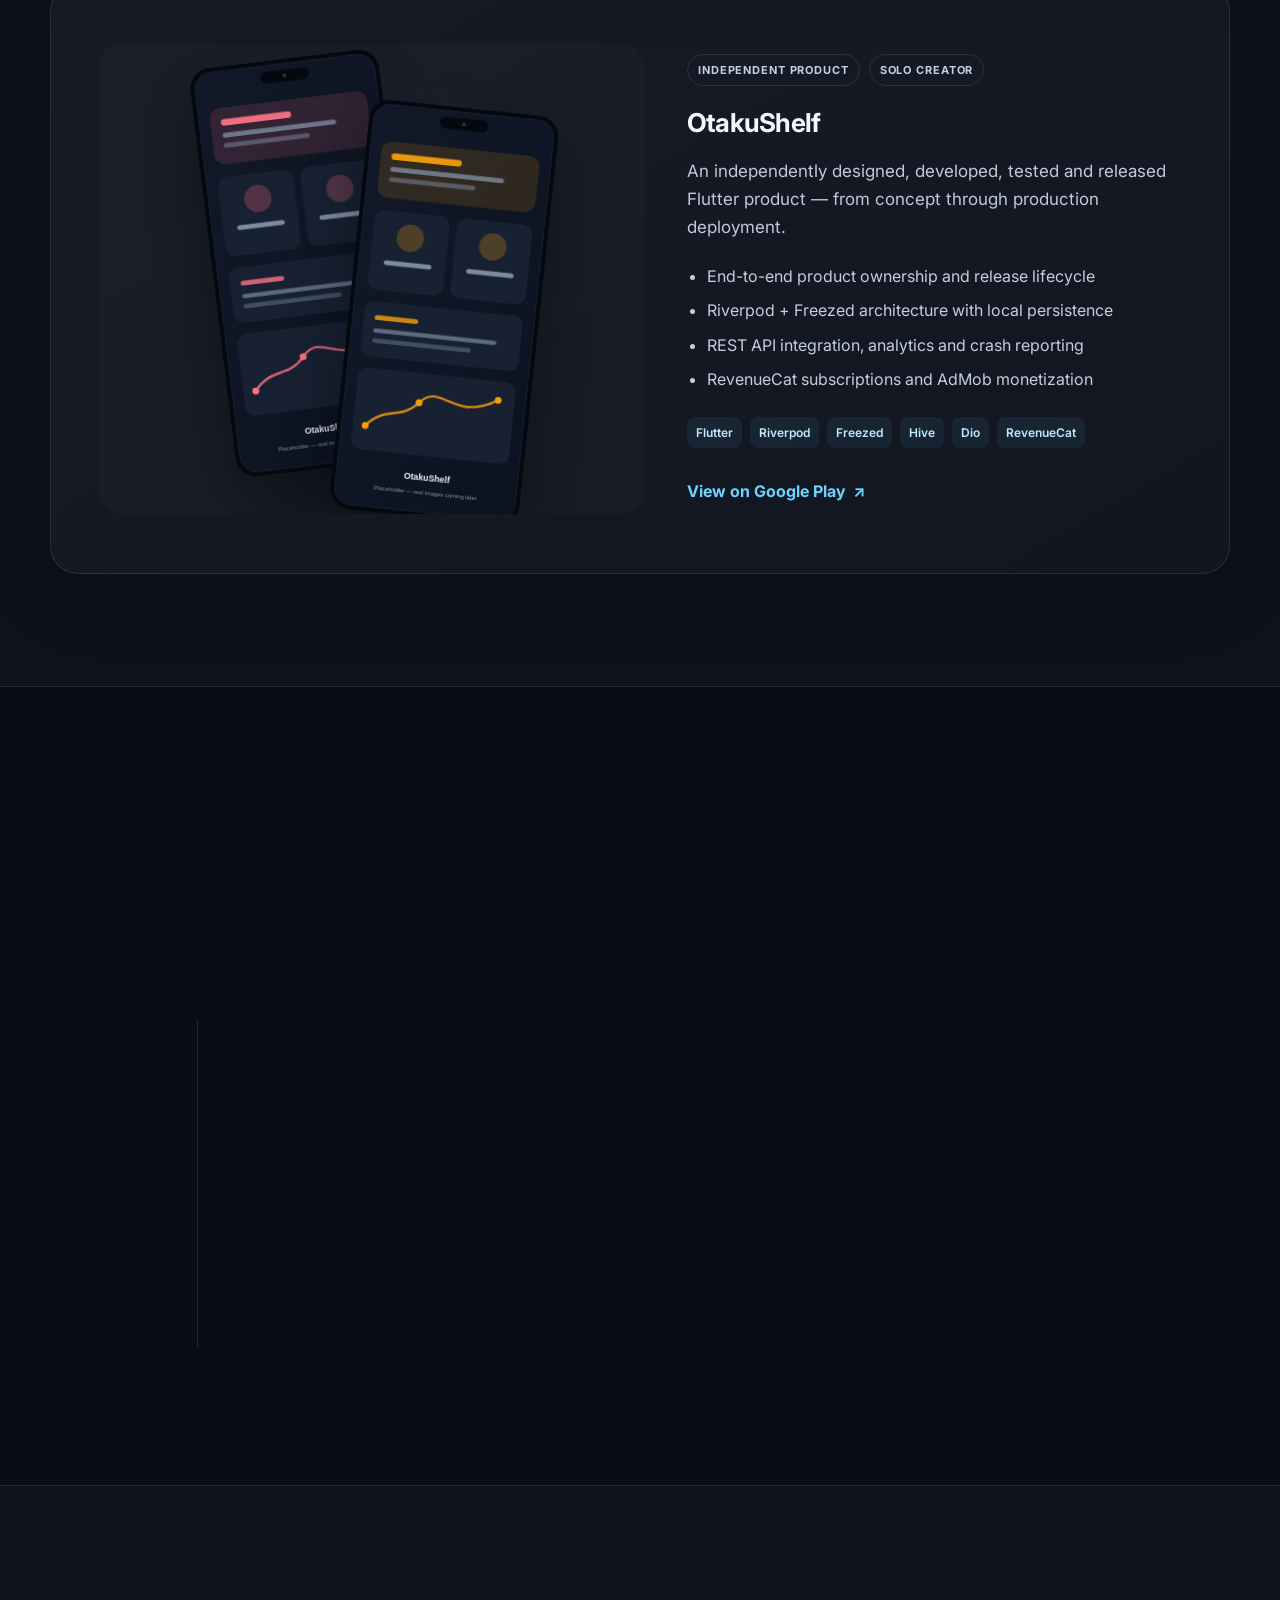
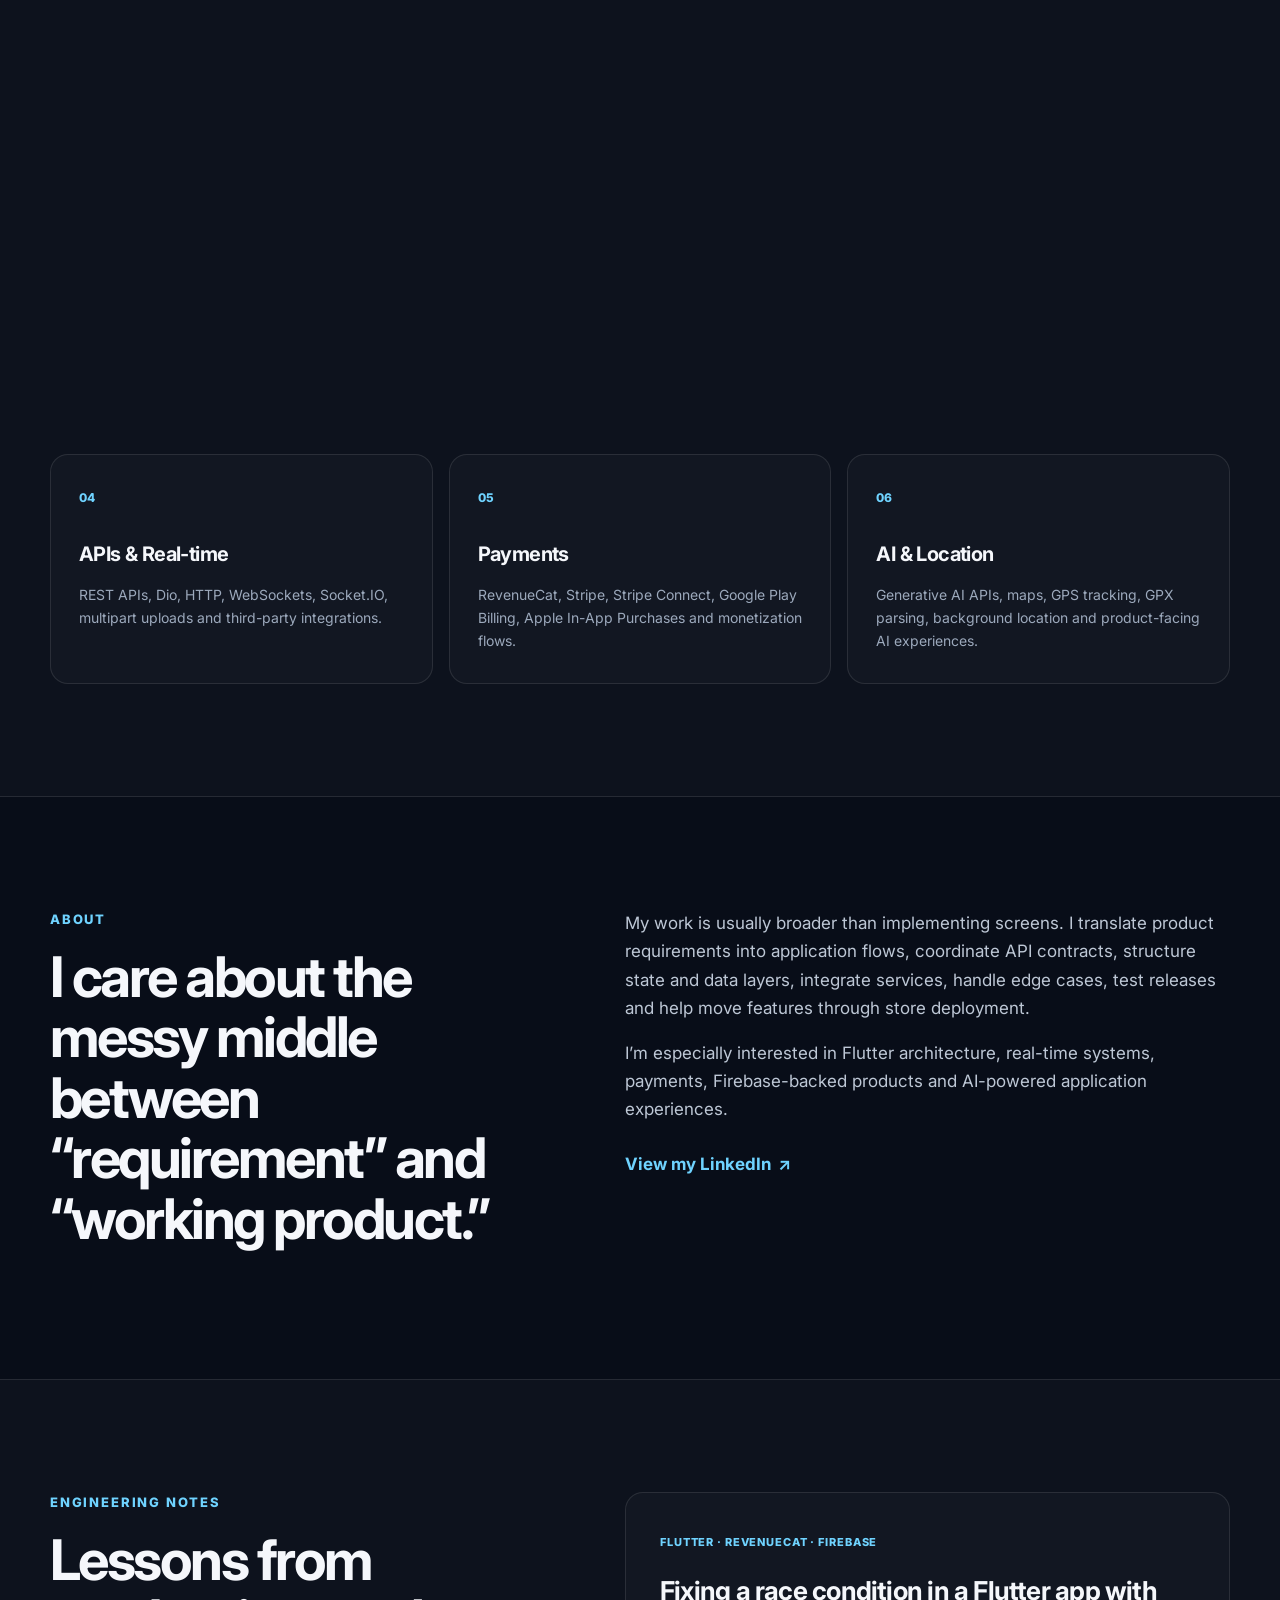
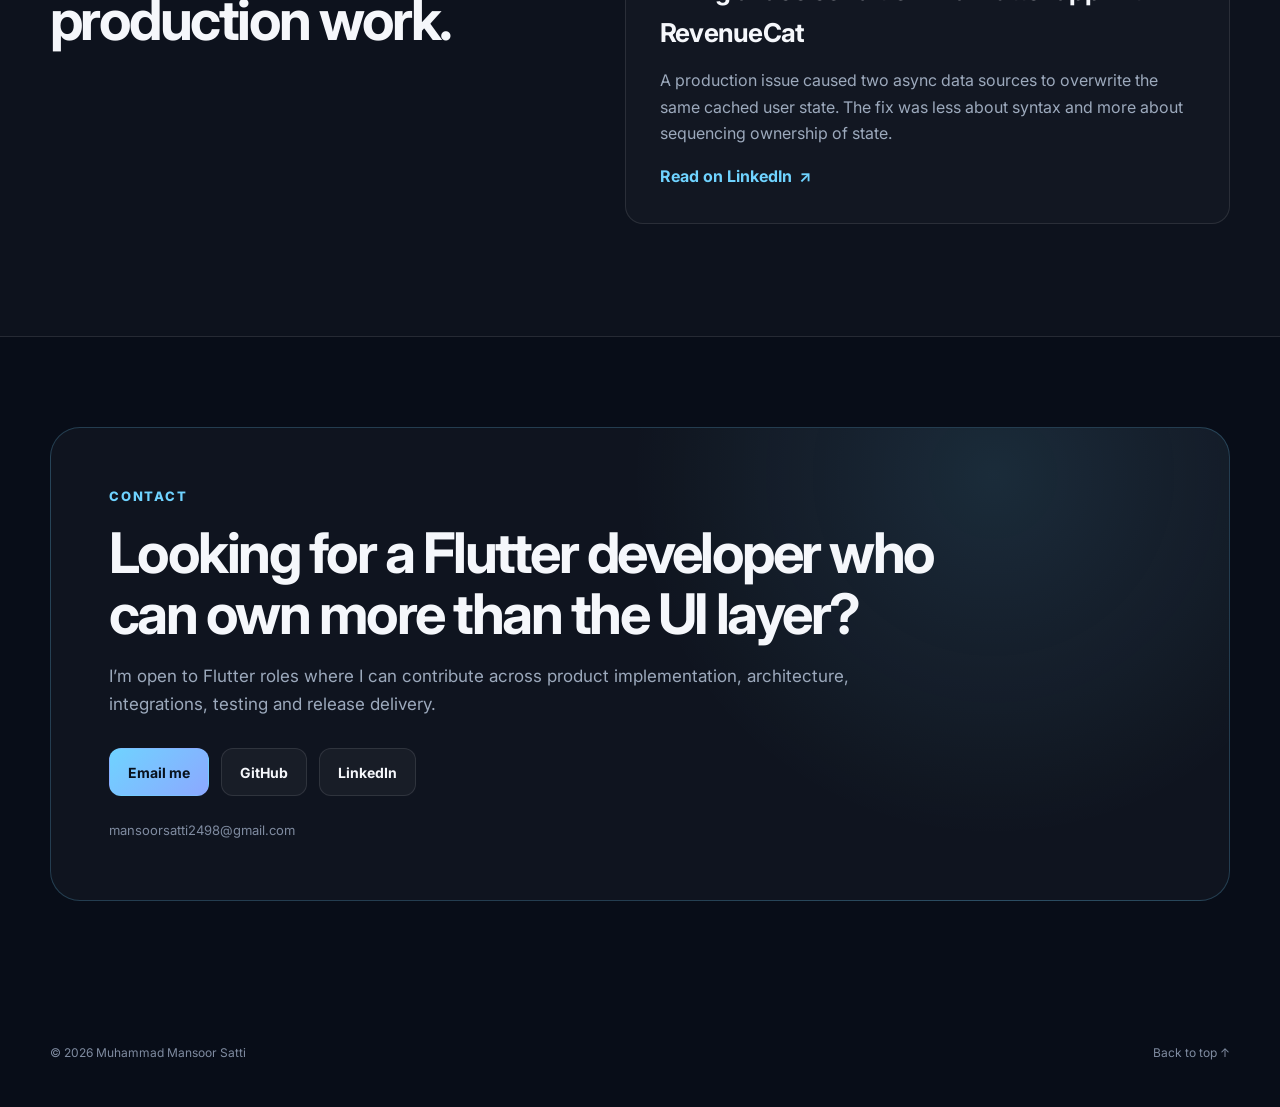
==== commit 1fb846d9: "fix: update LinkedIn profile URLs to include trailing slash for correct redirection" ====
--- a/index.html
+++ b/index.html
@@ -218,7 +218,7 @@
         <div class="about-copy reveal">
           <p>My work is usually broader than implementing screens. I translate product requirements into application flows, coordinate API contracts, structure state and data layers, integrate services, handle edge cases, test releases and help move features through store deployment.</p>
           <p>I’m especially interested in Flutter architecture, real-time systems, payments, Firebase-backed products and AI-powered application experiences.</p>
-          <a class="text-link" href="https://www.linkedin.com/in/muhammad-mansoor-satti-316769233" target="_blank" rel="noopener">View my LinkedIn <span>↗</span></a>
+          <a class="text-link" href="https://www.linkedin.com/in/muhammad-mansoor-satti-316769233/" target="_blank" rel="noopener">View my LinkedIn <span>↗</span></a>
         </div>
       </div>
     </section>
@@ -229,7 +229,7 @@
           <p class="eyebrow">Engineering notes</p>
           <h2>Lessons from production work.</h2>
         </div>
-        <a class="note-card reveal" href="https://www.linkedin.com/in/muhammad-mansoor-satti-316769233" target="_blank" rel="noopener">
+        <a class="note-card reveal" href="https://www.linkedin.com/in/muhammad-mansoor-satti-316769233/" target="_blank" rel="noopener">
           <span class="note-label">Flutter · RevenueCat · Firebase</span>
           <h3>Fixing a race condition in a Flutter app with RevenueCat</h3>
           <p>A production issue caused two async data sources to overwrite the same cached user state. The fix was less about syntax and more about sequencing ownership of state.</p>
@@ -246,7 +246,7 @@
         <div class="contact-actions">
           <a class="btn btn-primary" href="mailto:mansoorsatti2498@gmail.com">Email me</a>
           <a class="btn btn-secondary" href="https://github.com/Satti201" target="_blank" rel="noopener">GitHub</a>
-          <a class="btn btn-secondary" href="https://www.linkedin.com/in/muhammad-mansoor-satti-316769233" target="_blank" rel="noopener">LinkedIn</a>
+          <a class="btn btn-secondary" href="https://www.linkedin.com/in/muhammad-mansoor-satti-316769233/" target="_blank" rel="noopener">LinkedIn</a>
         </div>
         <p class="contact-email">mansoorsatti2498@gmail.com</p>
       </div>
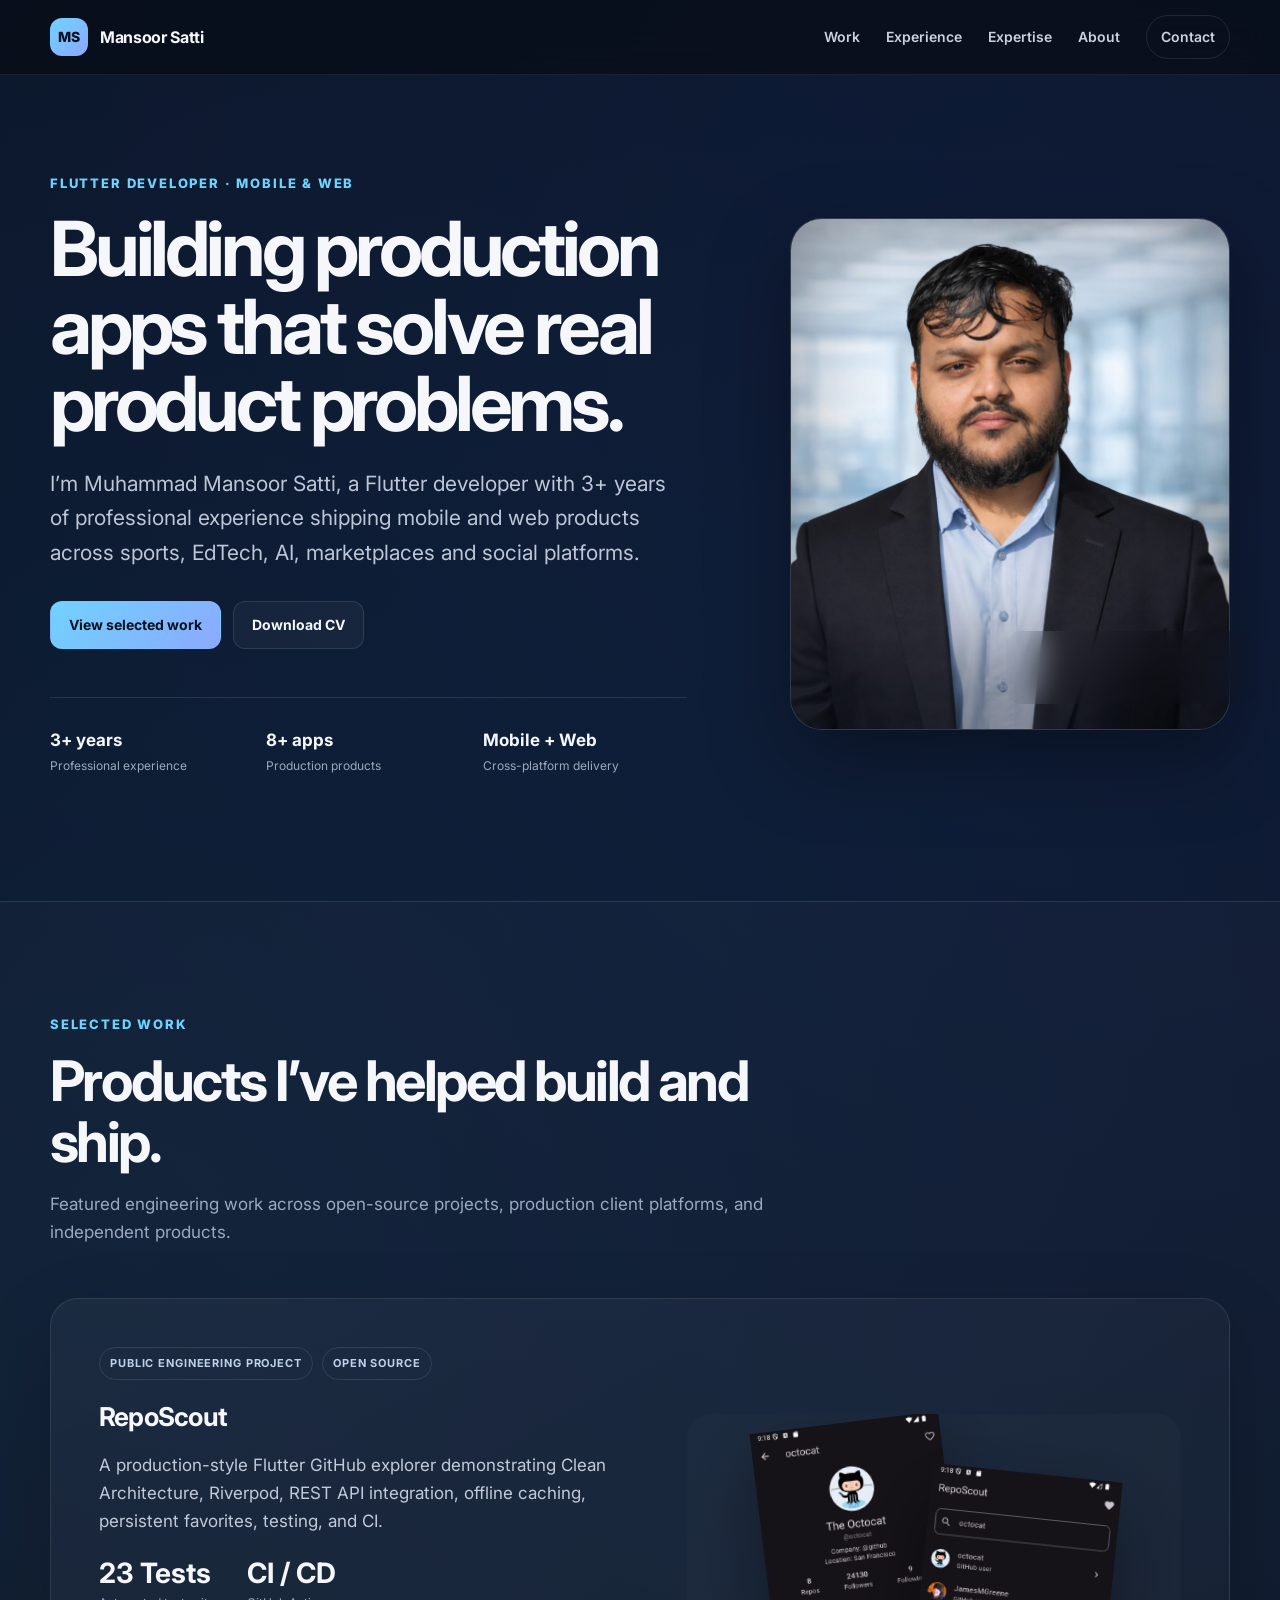
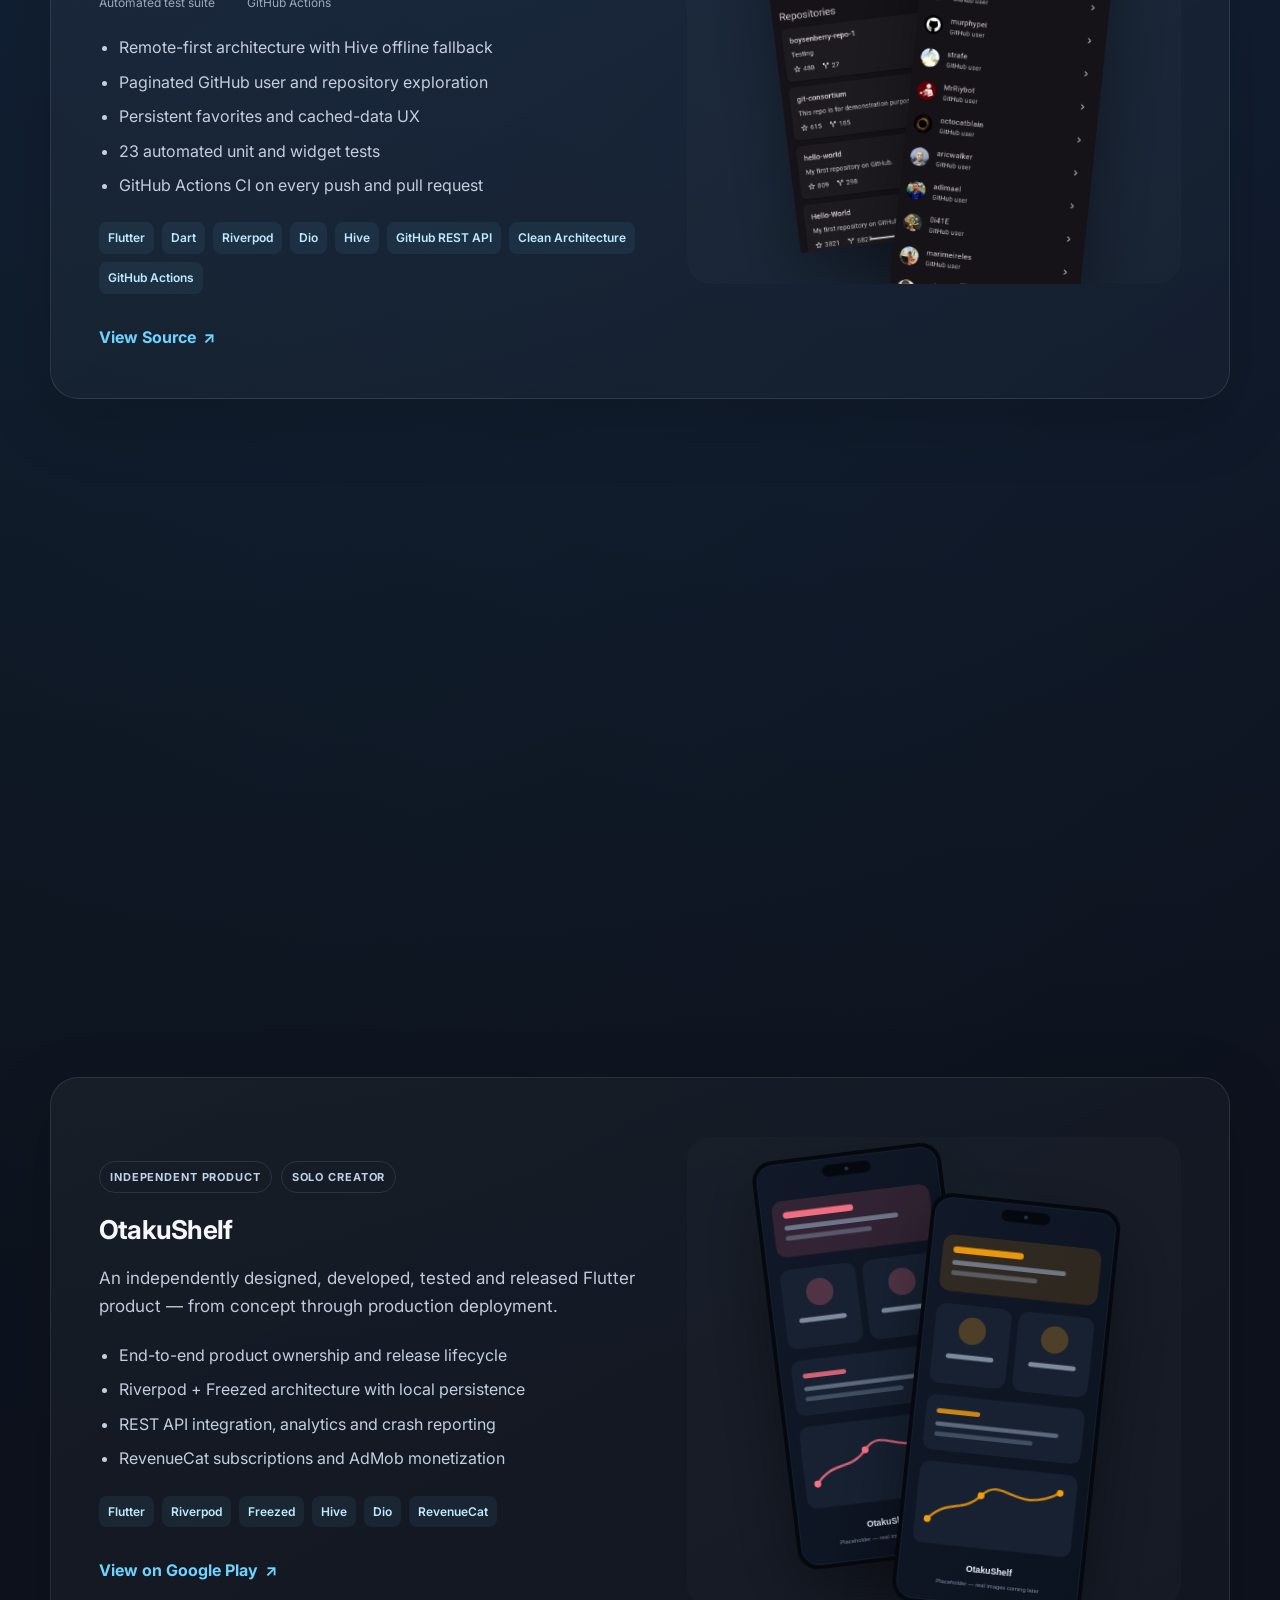
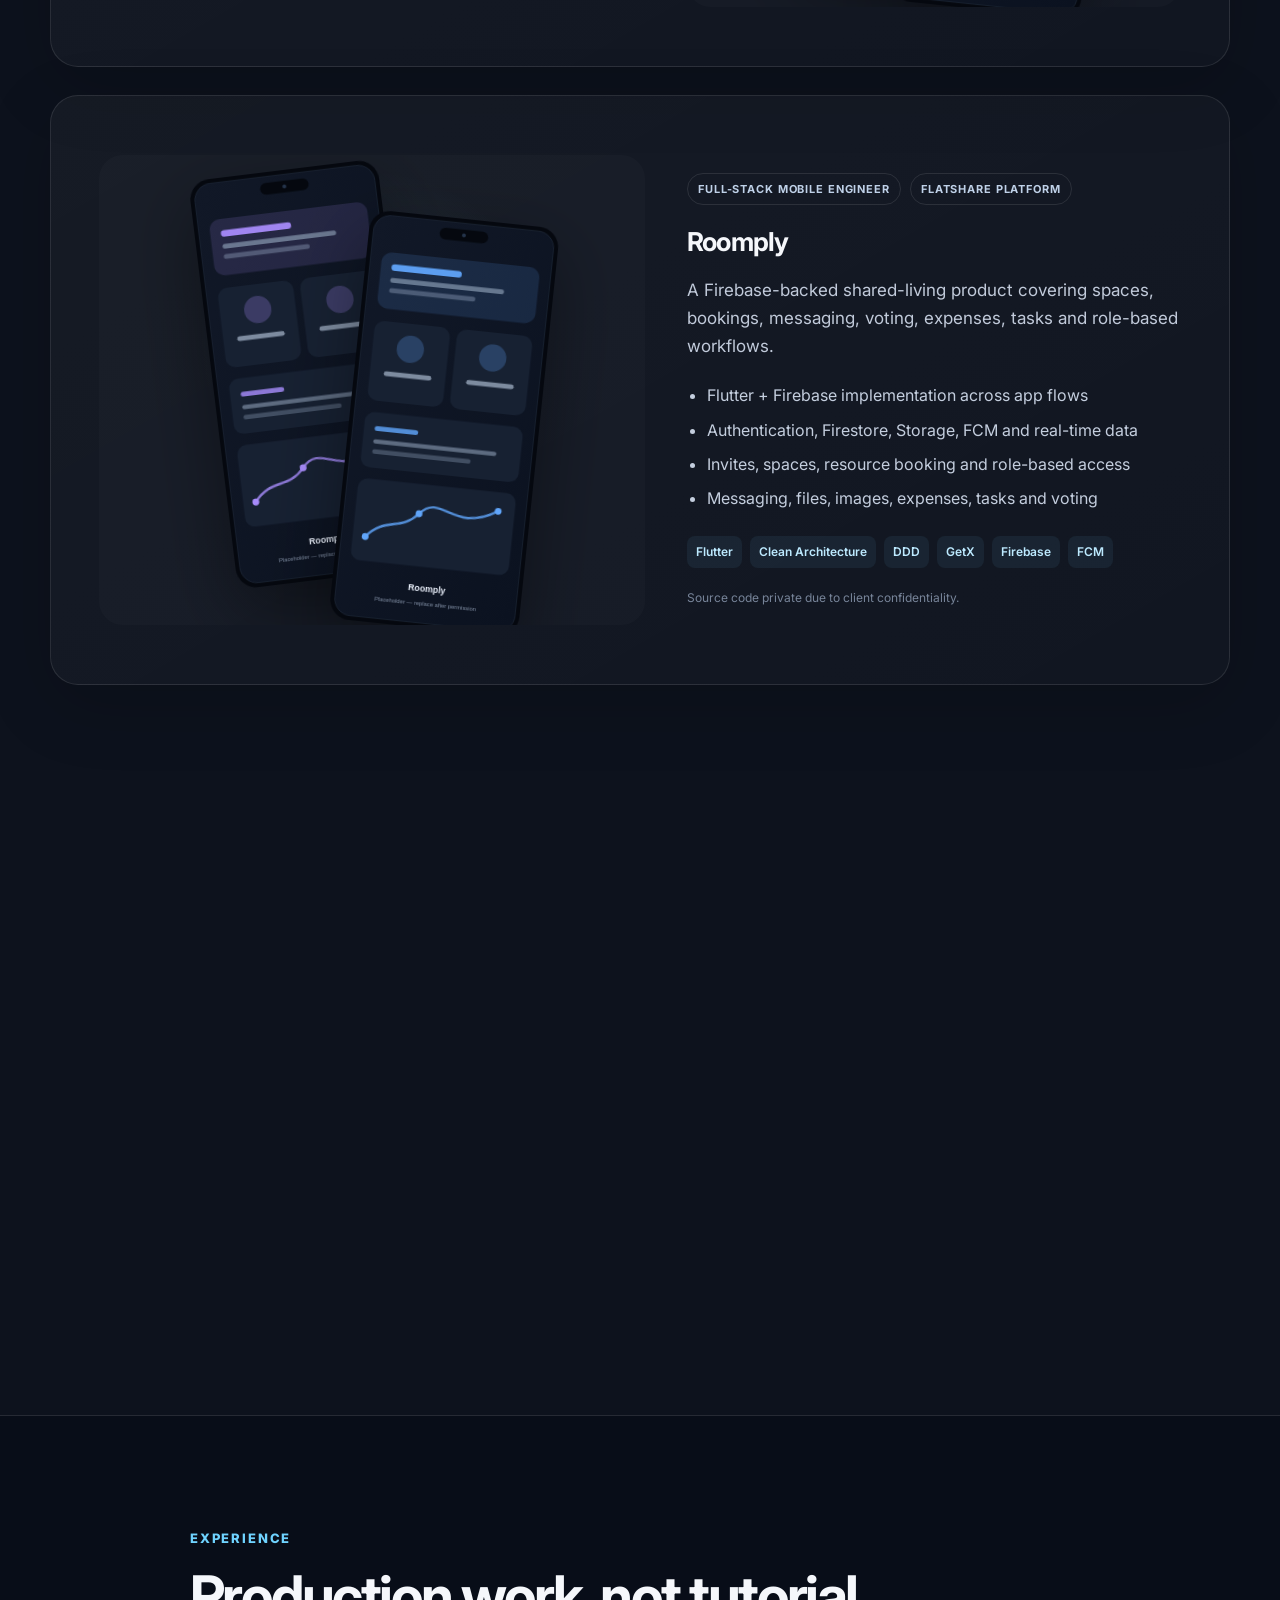
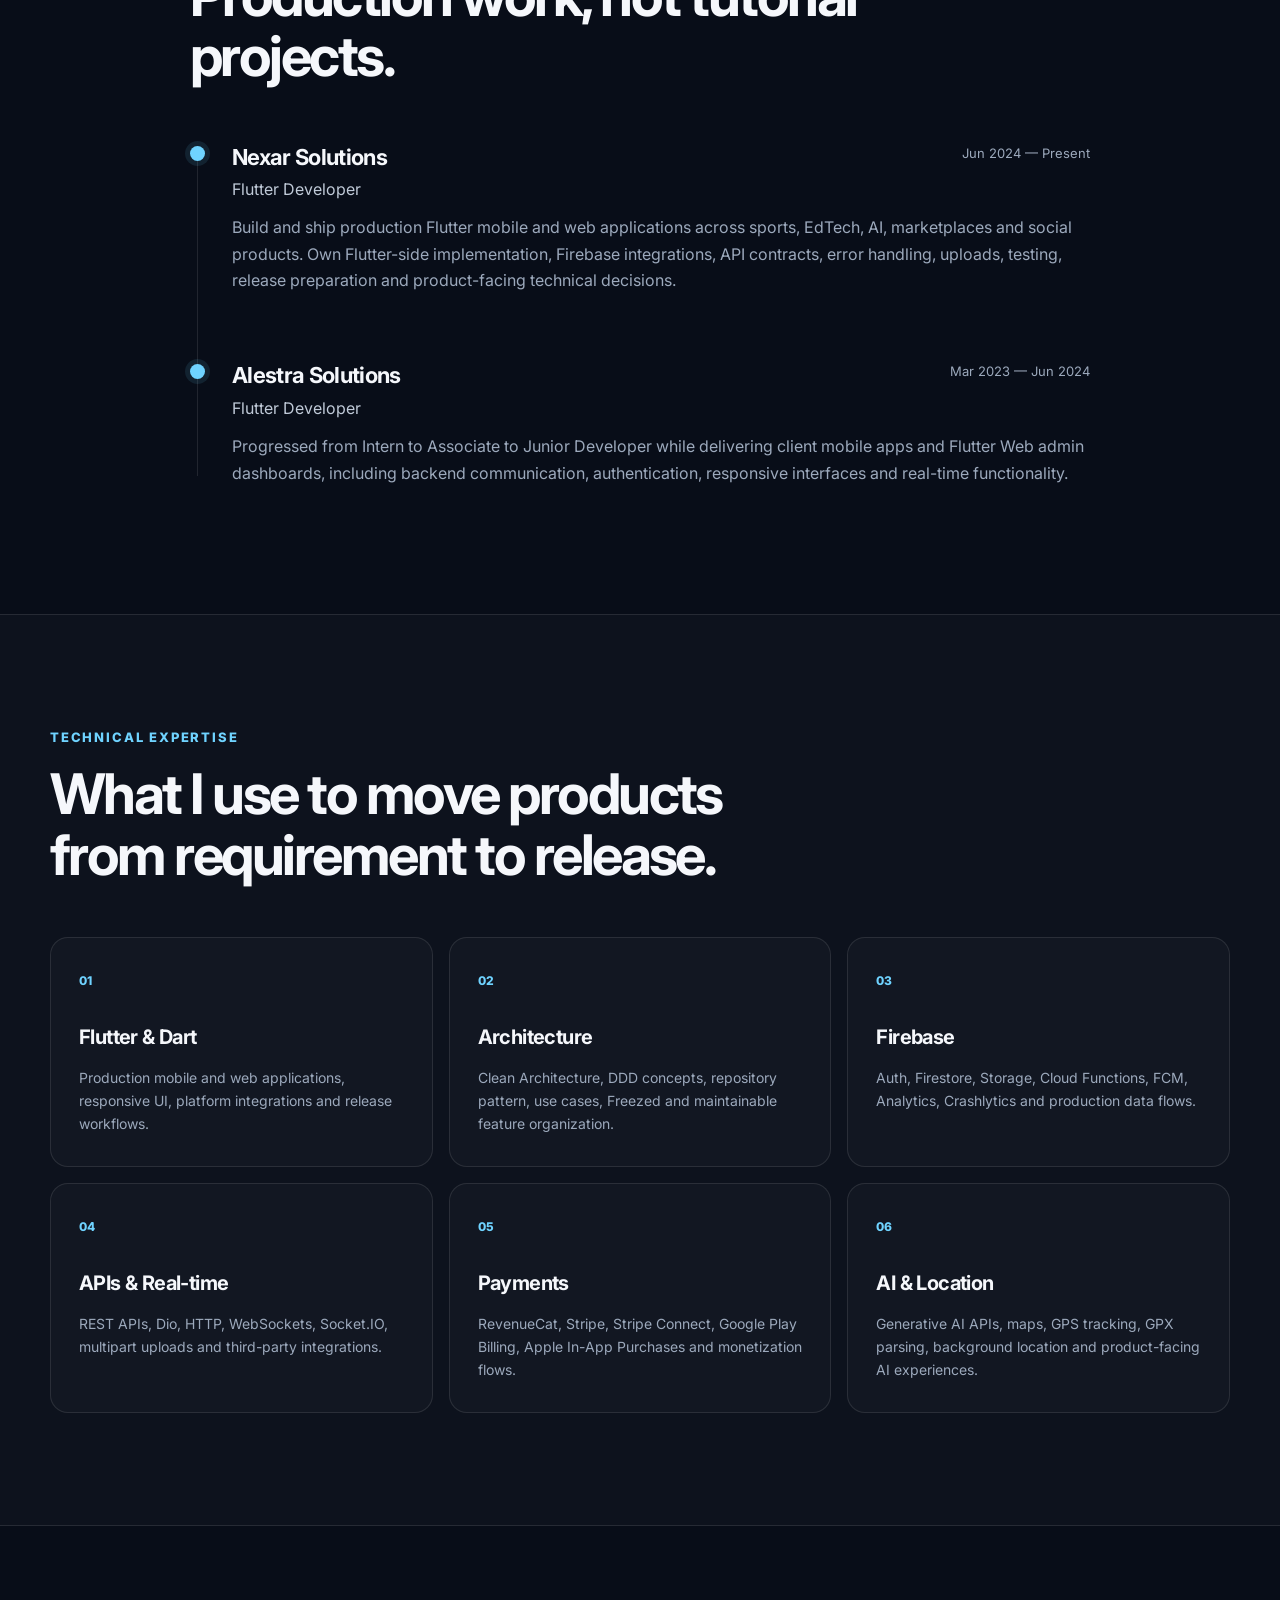
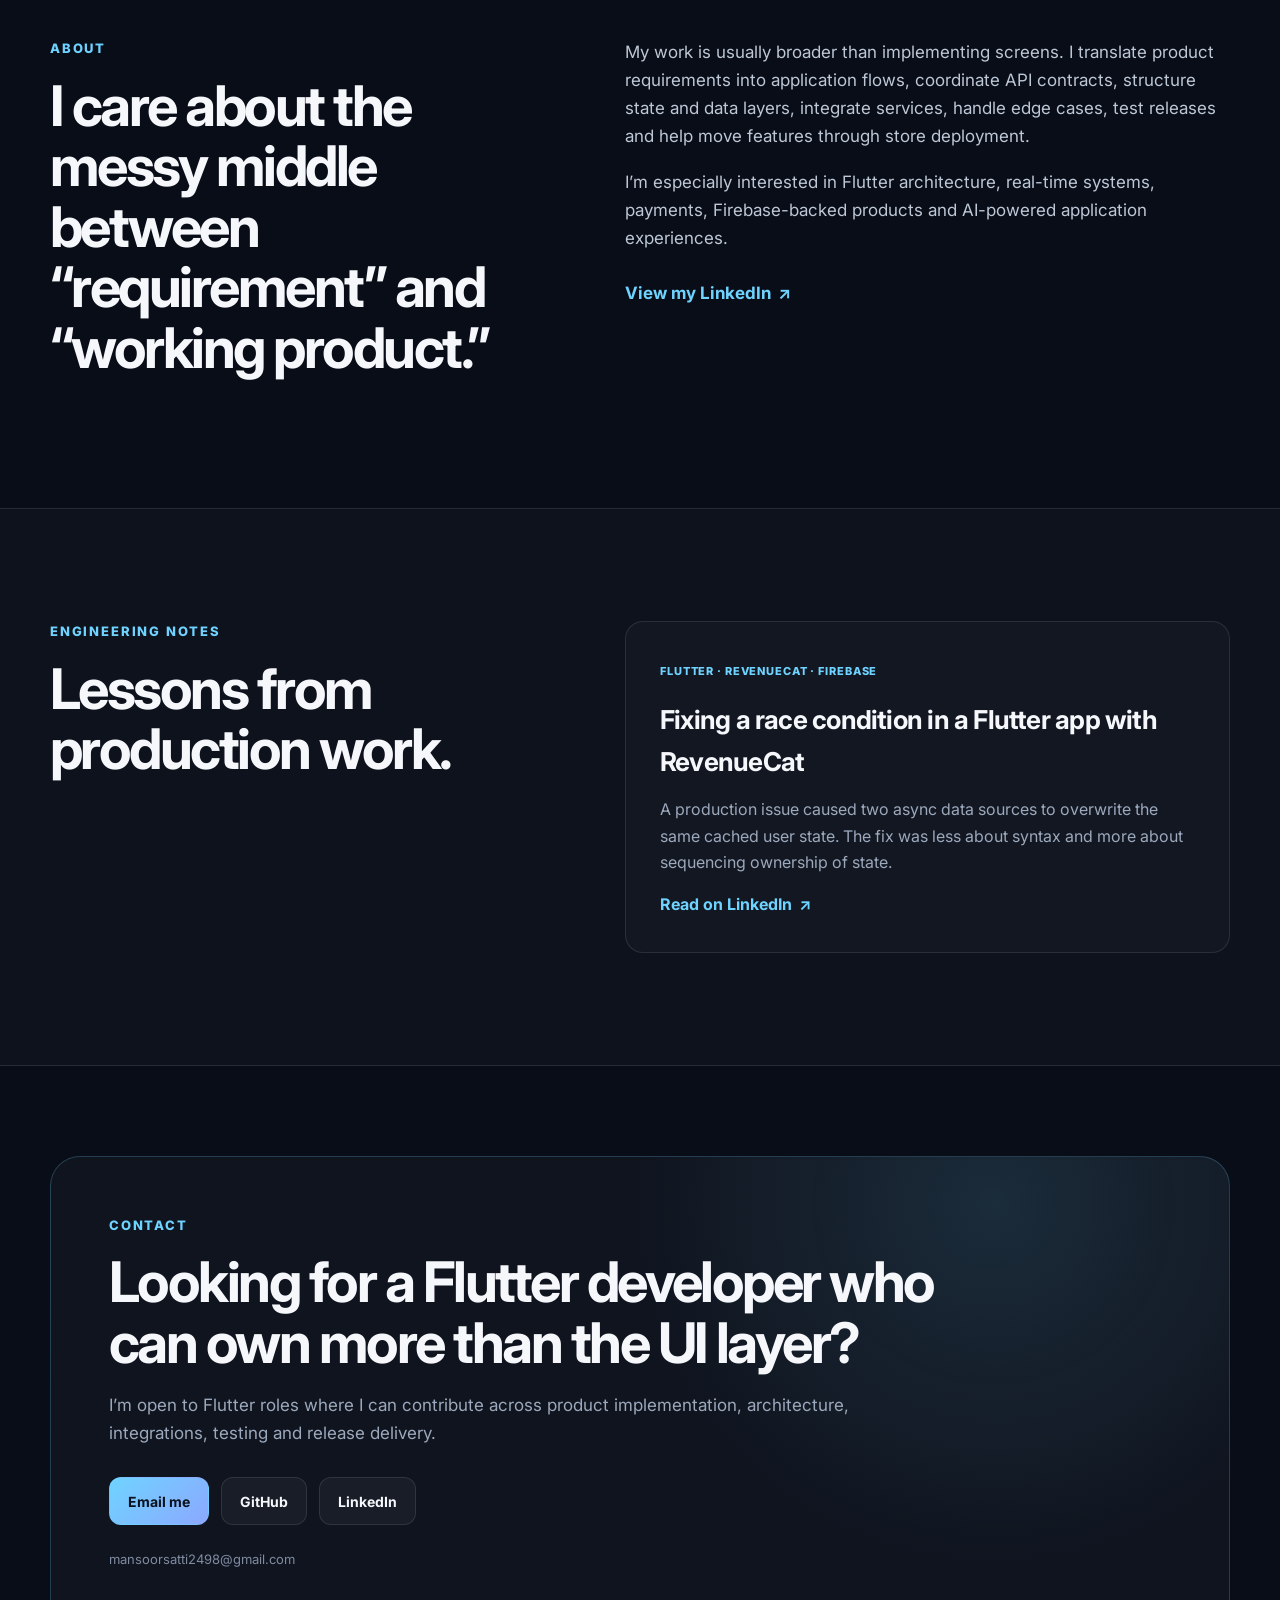
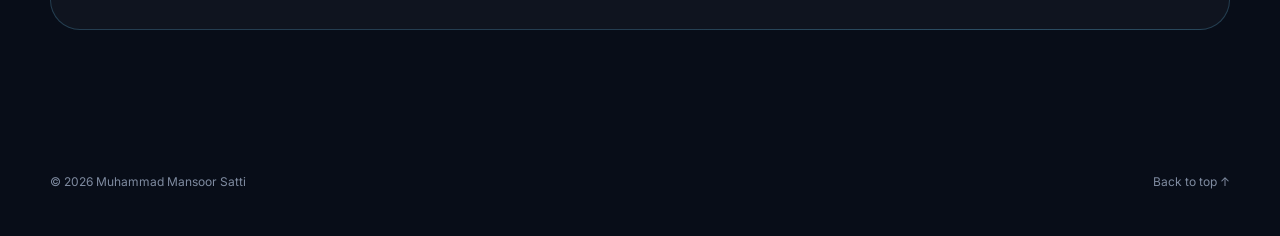
==== commit 05c3ca5f: "feat: add RepoScout to portfolio" ====
--- a/index.html
+++ b/index.html
@@ -74,11 +74,36 @@
         <div class="section-heading reveal">
           <p class="eyebrow">Selected work</p>
           <h2>Products I’ve helped build and ship.</h2>
-          <p>Client source code is private. These case studies focus on my role, engineering scope and product responsibilities.</p>
+          <p>Featured engineering work across open-source projects, production client platforms, and independent products.</p>
         </div>
 
         <div class="projects-stack">
           <article class="project-card reveal">
+            <div class="project-copy">
+              <div class="project-meta"><span>Public Engineering Project</span><span>Open Source</span></div>
+              <h3>RepoScout</h3>
+              <p class="project-summary">A production-style Flutter GitHub explorer demonstrating Clean Architecture, Riverpod, REST API integration, offline caching, persistent favorites, testing, and CI.</p>
+              <div class="project-facts">
+                <div><strong>23 Tests</strong><span>Automated test suite</span></div>
+                <div><strong>CI / CD</strong><span>GitHub Actions</span></div>
+              </div>
+              <ul class="feature-list">
+                <li>Remote-first architecture with Hive offline fallback</li>
+                <li>Paginated GitHub user and repository exploration</li>
+                <li>Persistent favorites and cached-data UX</li>
+                <li>23 automated unit and widget tests</li>
+                <li>GitHub Actions CI on every push and pull request</li>
+              </ul>
+              <div class="tech-row"><span>Flutter</span><span>Dart</span><span>Riverpod</span><span>Dio</span><span>Hive</span><span>GitHub REST API</span><span>Clean Architecture</span><span>GitHub Actions</span></div>
+              <div class="project-actions"><a class="text-link" href="https://github.com/Satti201/repo-scout" target="_blank" rel="noopener">View Source <span>↗</span></a></div>
+            </div>
+            <div class="project-visual phone-stage" aria-label="RepoScout screenshots">
+              <img class="phone phone-a" src="assets/images/projects/repo-scout/profile.png" alt="RepoScout User Profile Screen" />
+              <img class="phone phone-b" src="assets/images/projects/repo-scout/search.png" alt="RepoScout Search Screen" />
+            </div>
+          </article>
+
+          <article class="project-card project-card-reverse reveal">
             <div class="project-copy">
               <div class="project-meta"><span>Lead Flutter Developer</span><span>Sports platform</span></div>
               <h3>Ride With Pals</h3>
@@ -102,6 +127,26 @@
             </div>
           </article>
 
+          <article class="project-card reveal">
+            <div class="project-copy">
+              <div class="project-meta"><span>Independent product</span><span>Solo creator</span></div>
+              <h3>OtakuShelf</h3>
+              <p class="project-summary">An independently designed, developed, tested and released Flutter product — from concept through production deployment.</p>
+              <ul class="feature-list">
+                <li>End-to-end product ownership and release lifecycle</li>
+                <li>Riverpod + Freezed architecture with local persistence</li>
+                <li>REST API integration, analytics and crash reporting</li>
+                <li>RevenueCat subscriptions and AdMob monetization</li>
+              </ul>
+              <div class="tech-row"><span>Flutter</span><span>Riverpod</span><span>Freezed</span><span>Hive</span><span>Dio</span><span>RevenueCat</span></div>
+              <div class="project-actions"><a class="text-link" href="https://play.google.com/store/apps/details?id=app.otaku.otakushelf" target="_blank" rel="noopener">View on Google Play <span>↗</span></a></div>
+            </div>
+            <div class="project-visual phone-stage" aria-label="Placeholder for OtakuShelf screenshots">
+              <img class="phone phone-a" src="assets/images/projects/otakushelf/01.svg" alt="OtakuShelf screenshot placeholder" />
+              <img class="phone phone-b" src="assets/images/projects/otakushelf/02.svg" alt="OtakuShelf screenshot placeholder" />
+            </div>
+          </article>
+
           <article class="project-card project-card-reverse reveal">
             <div class="project-copy">
               <div class="project-meta"><span>Full-Stack Mobile Engineer</span><span>Flatshare platform</span></div>
@@ -139,26 +184,6 @@
             <div class="project-visual phone-stage" aria-label="Placeholder for Oracle screenshots">
               <img class="phone phone-a" src="assets/images/projects/oracle/01.svg" alt="Oracle screenshot placeholder" />
               <img class="phone phone-b" src="assets/images/projects/oracle/02.svg" alt="Oracle screenshot placeholder" />
-            </div>
-          </article>
-
-          <article class="project-card project-card-reverse reveal">
-            <div class="project-copy">
-              <div class="project-meta"><span>Independent product</span><span>Solo creator</span></div>
-              <h3>OtakuShelf</h3>
-              <p class="project-summary">An independently designed, developed, tested and released Flutter product — from concept through production deployment.</p>
-              <ul class="feature-list">
-                <li>End-to-end product ownership and release lifecycle</li>
-                <li>Riverpod + Freezed architecture with local persistence</li>
-                <li>REST API integration, analytics and crash reporting</li>
-                <li>RevenueCat subscriptions and AdMob monetization</li>
-              </ul>
-              <div class="tech-row"><span>Flutter</span><span>Riverpod</span><span>Freezed</span><span>Hive</span><span>Dio</span><span>RevenueCat</span></div>
-              <div class="project-actions"><a class="text-link" href="https://play.google.com/store/apps/details?id=app.otaku.otakushelf" target="_blank" rel="noopener">View on Google Play <span>↗</span></a></div>
-            </div>
-            <div class="project-visual phone-stage" aria-label="Placeholder for OtakuShelf screenshots">
-              <img class="phone phone-a" src="assets/images/projects/otakushelf/01.svg" alt="OtakuShelf screenshot placeholder" />
-              <img class="phone phone-b" src="assets/images/projects/otakushelf/02.svg" alt="OtakuShelf screenshot placeholder" />
             </div>
           </article>
         </div>
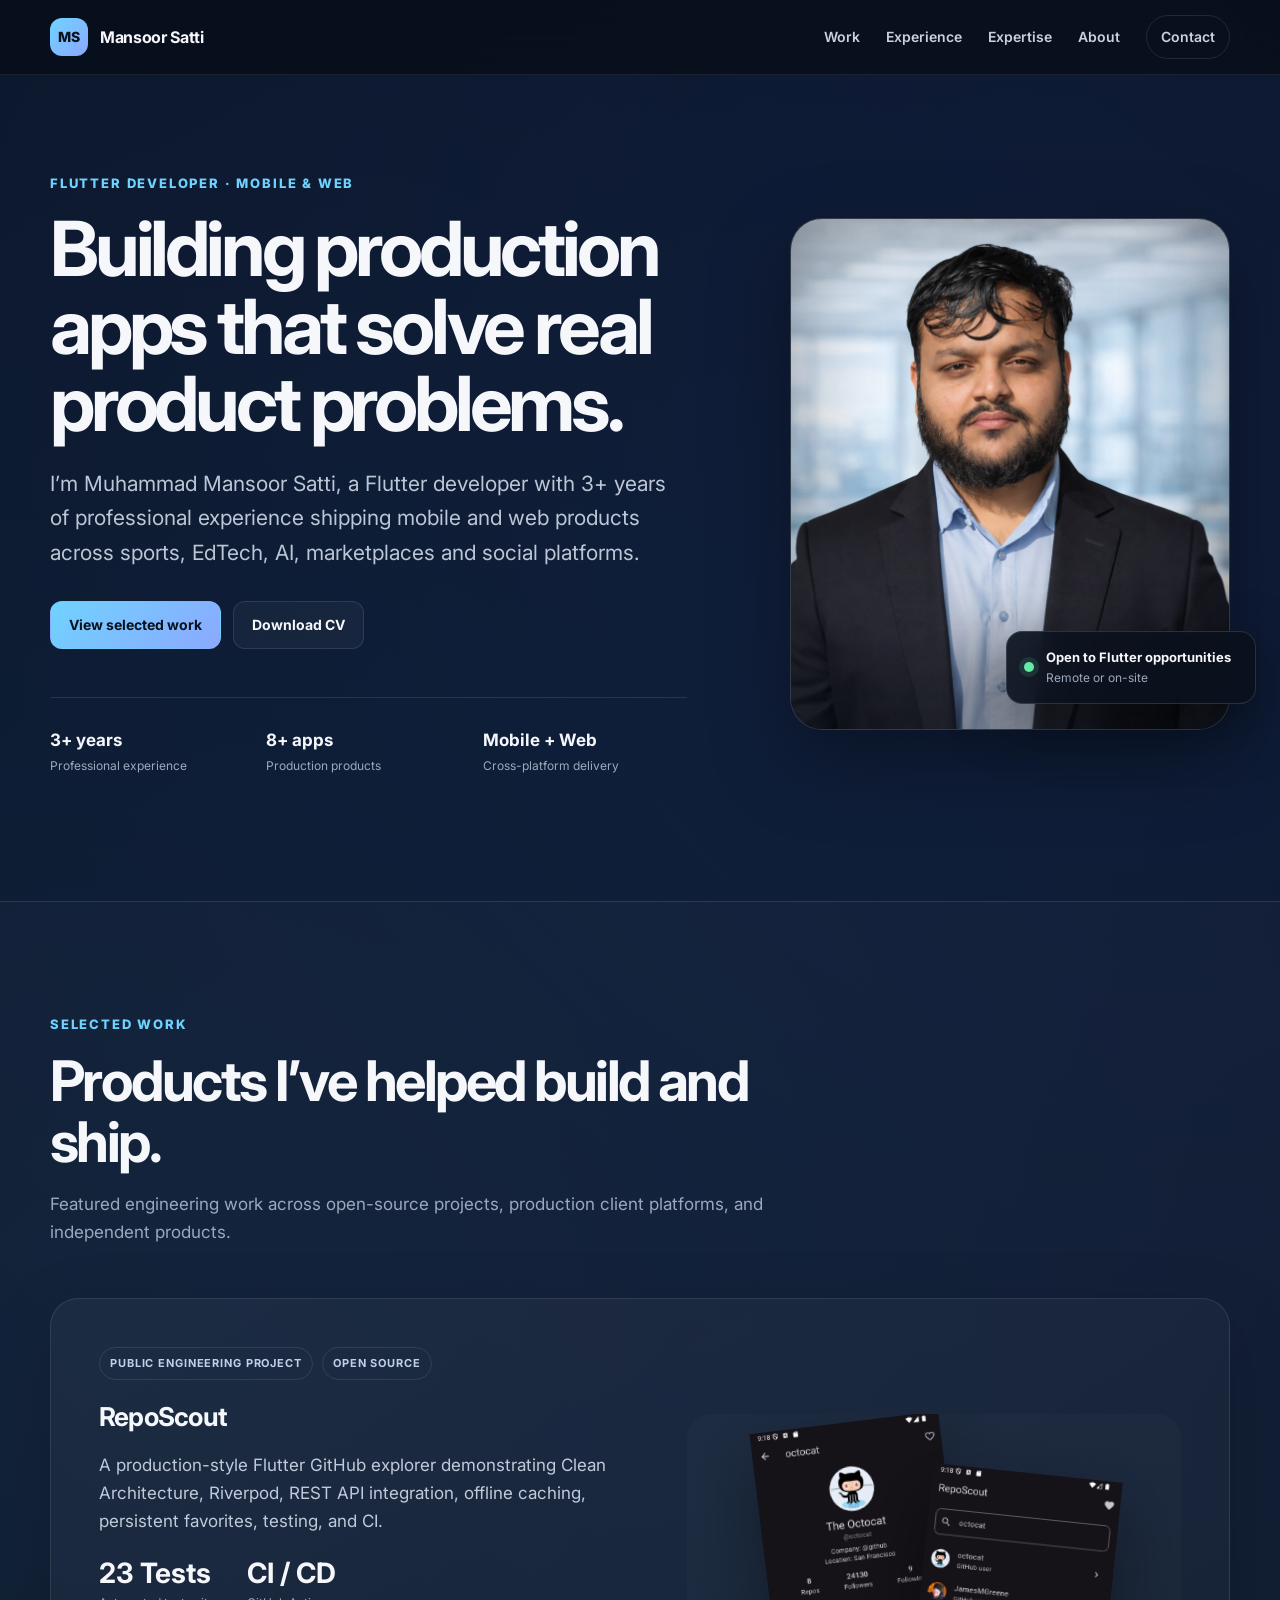
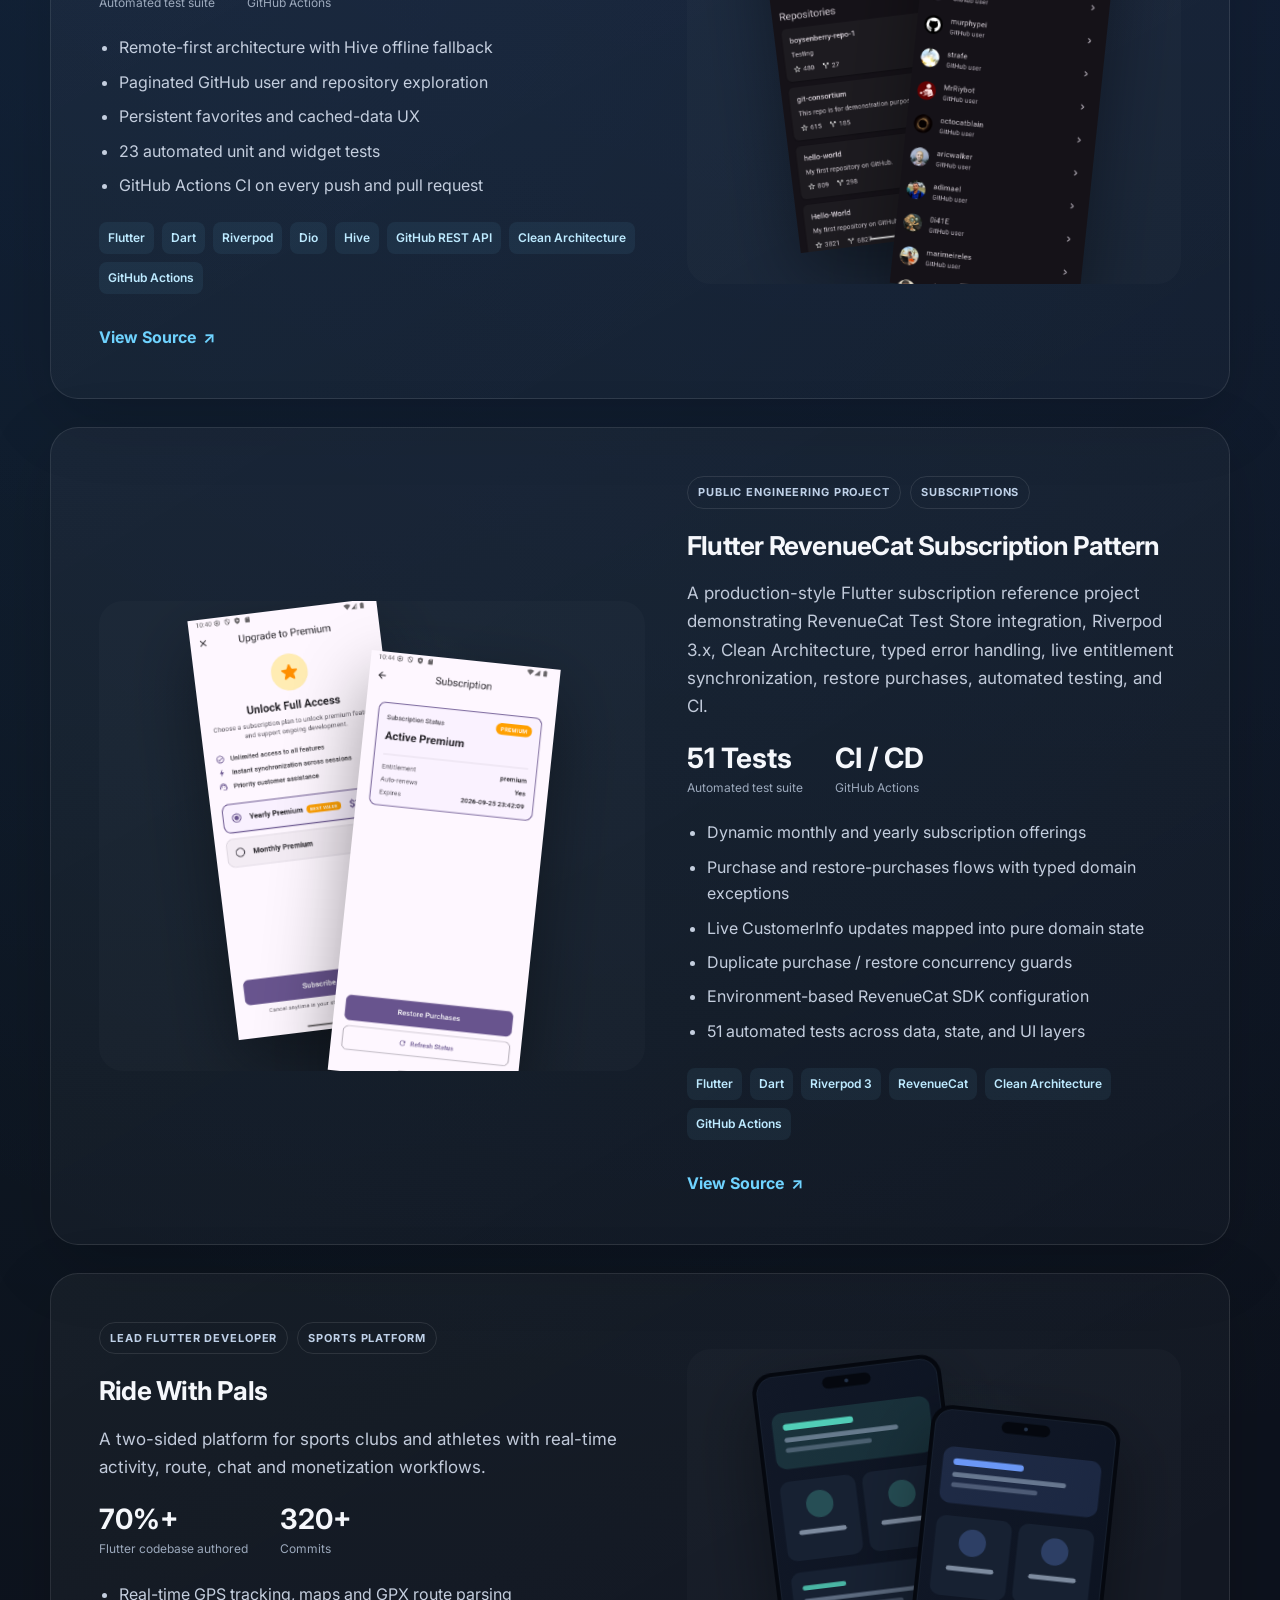
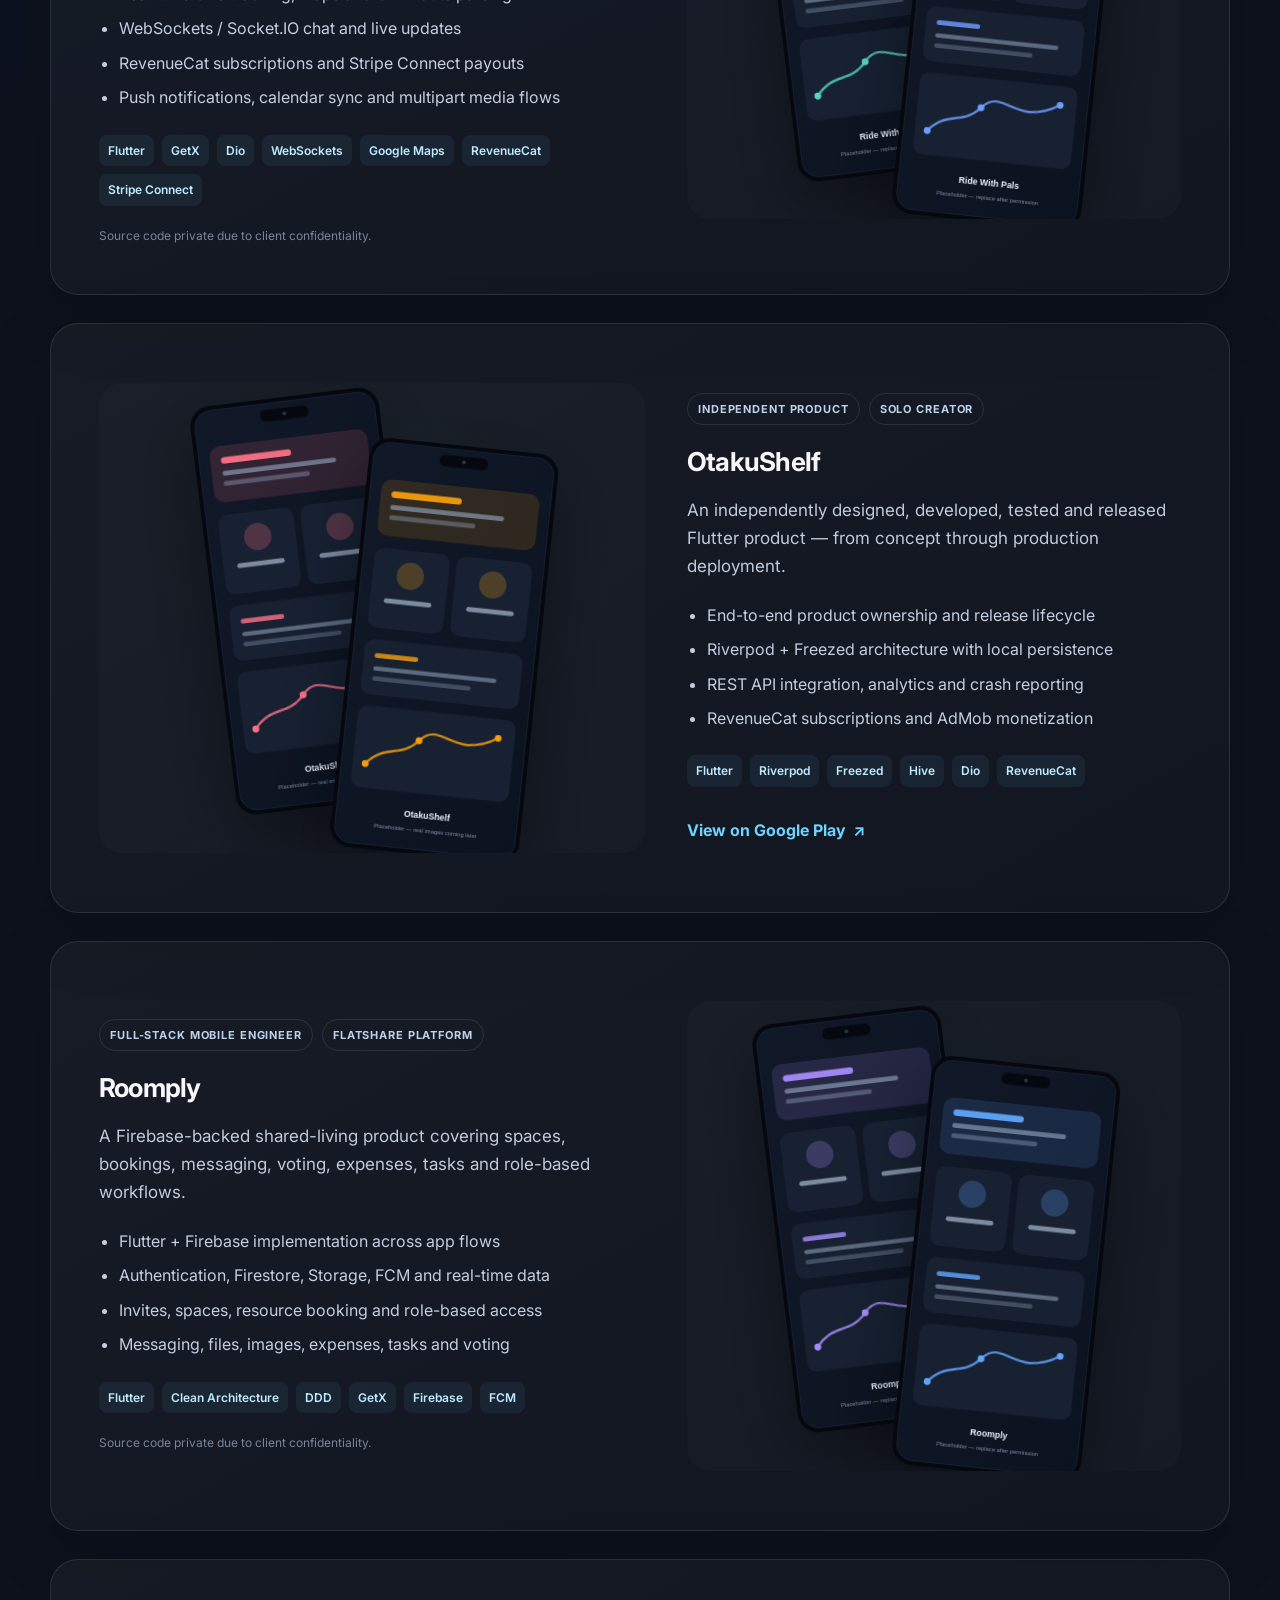
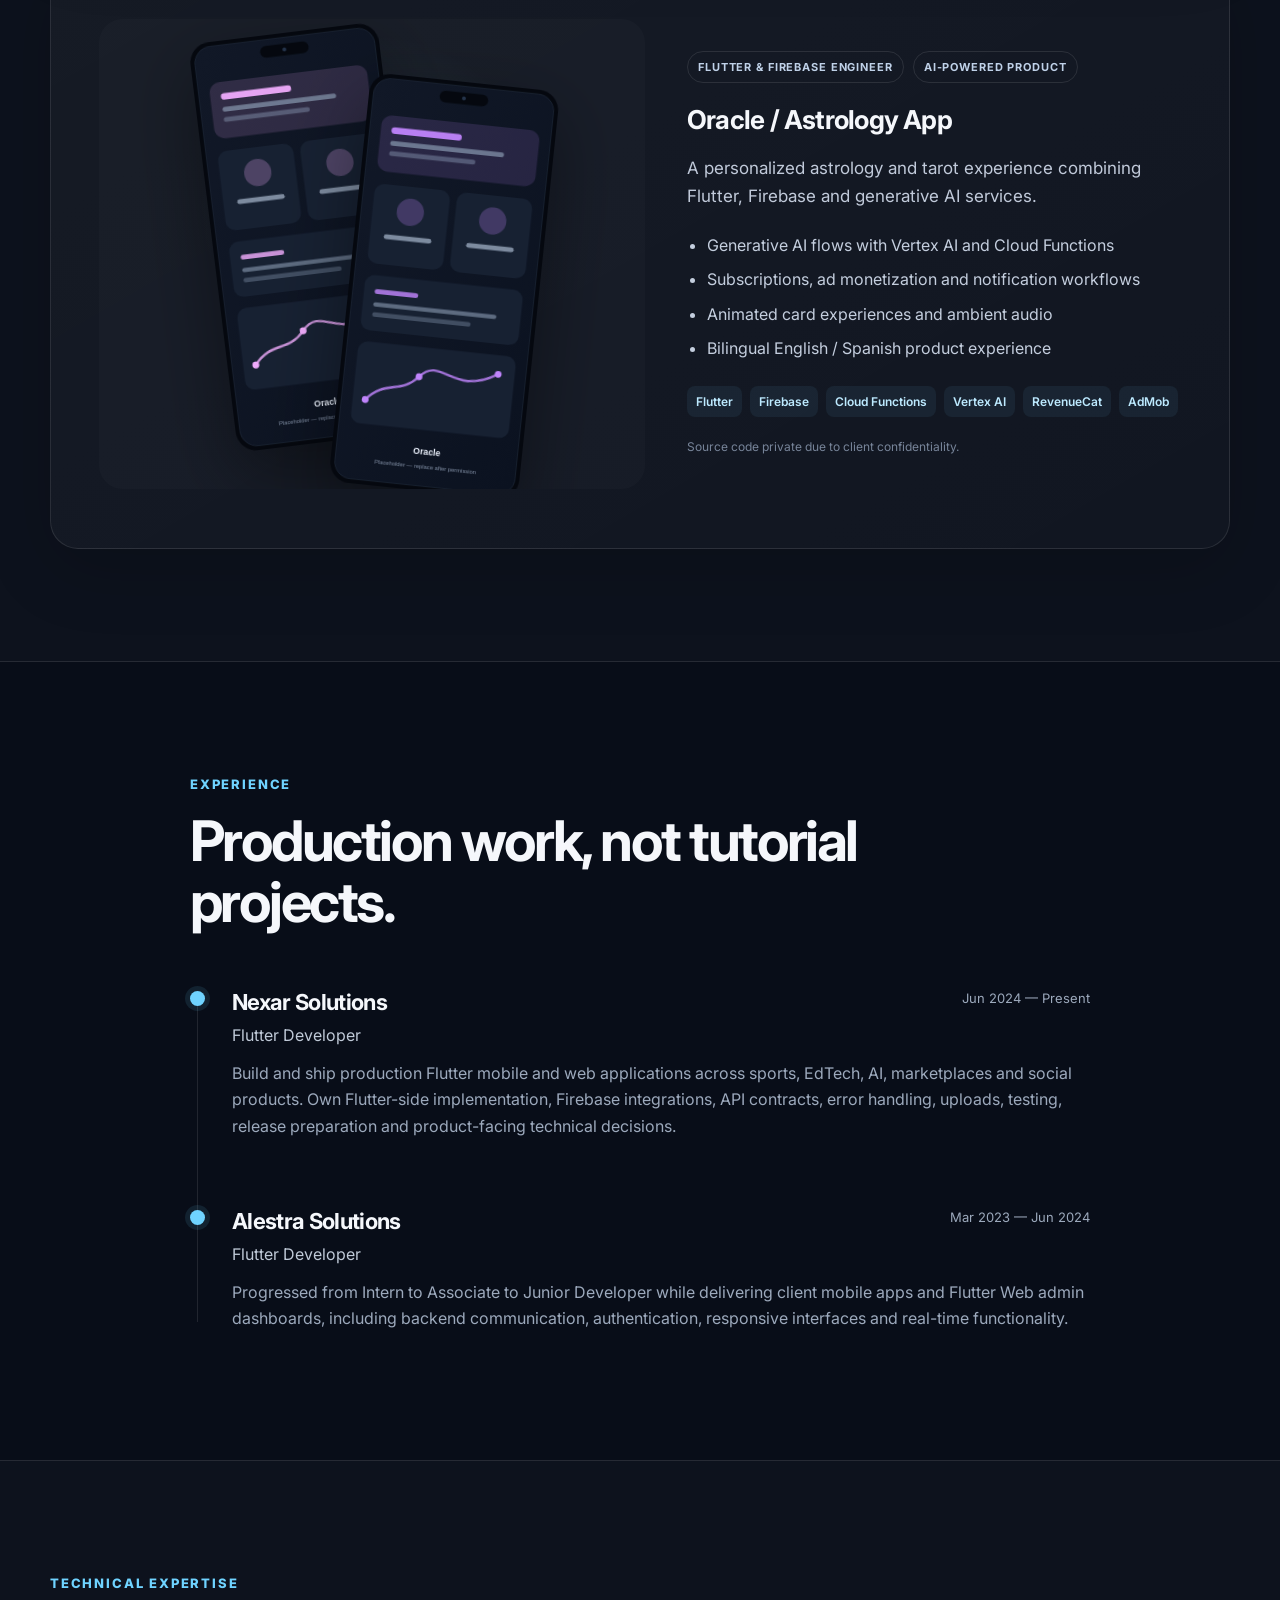
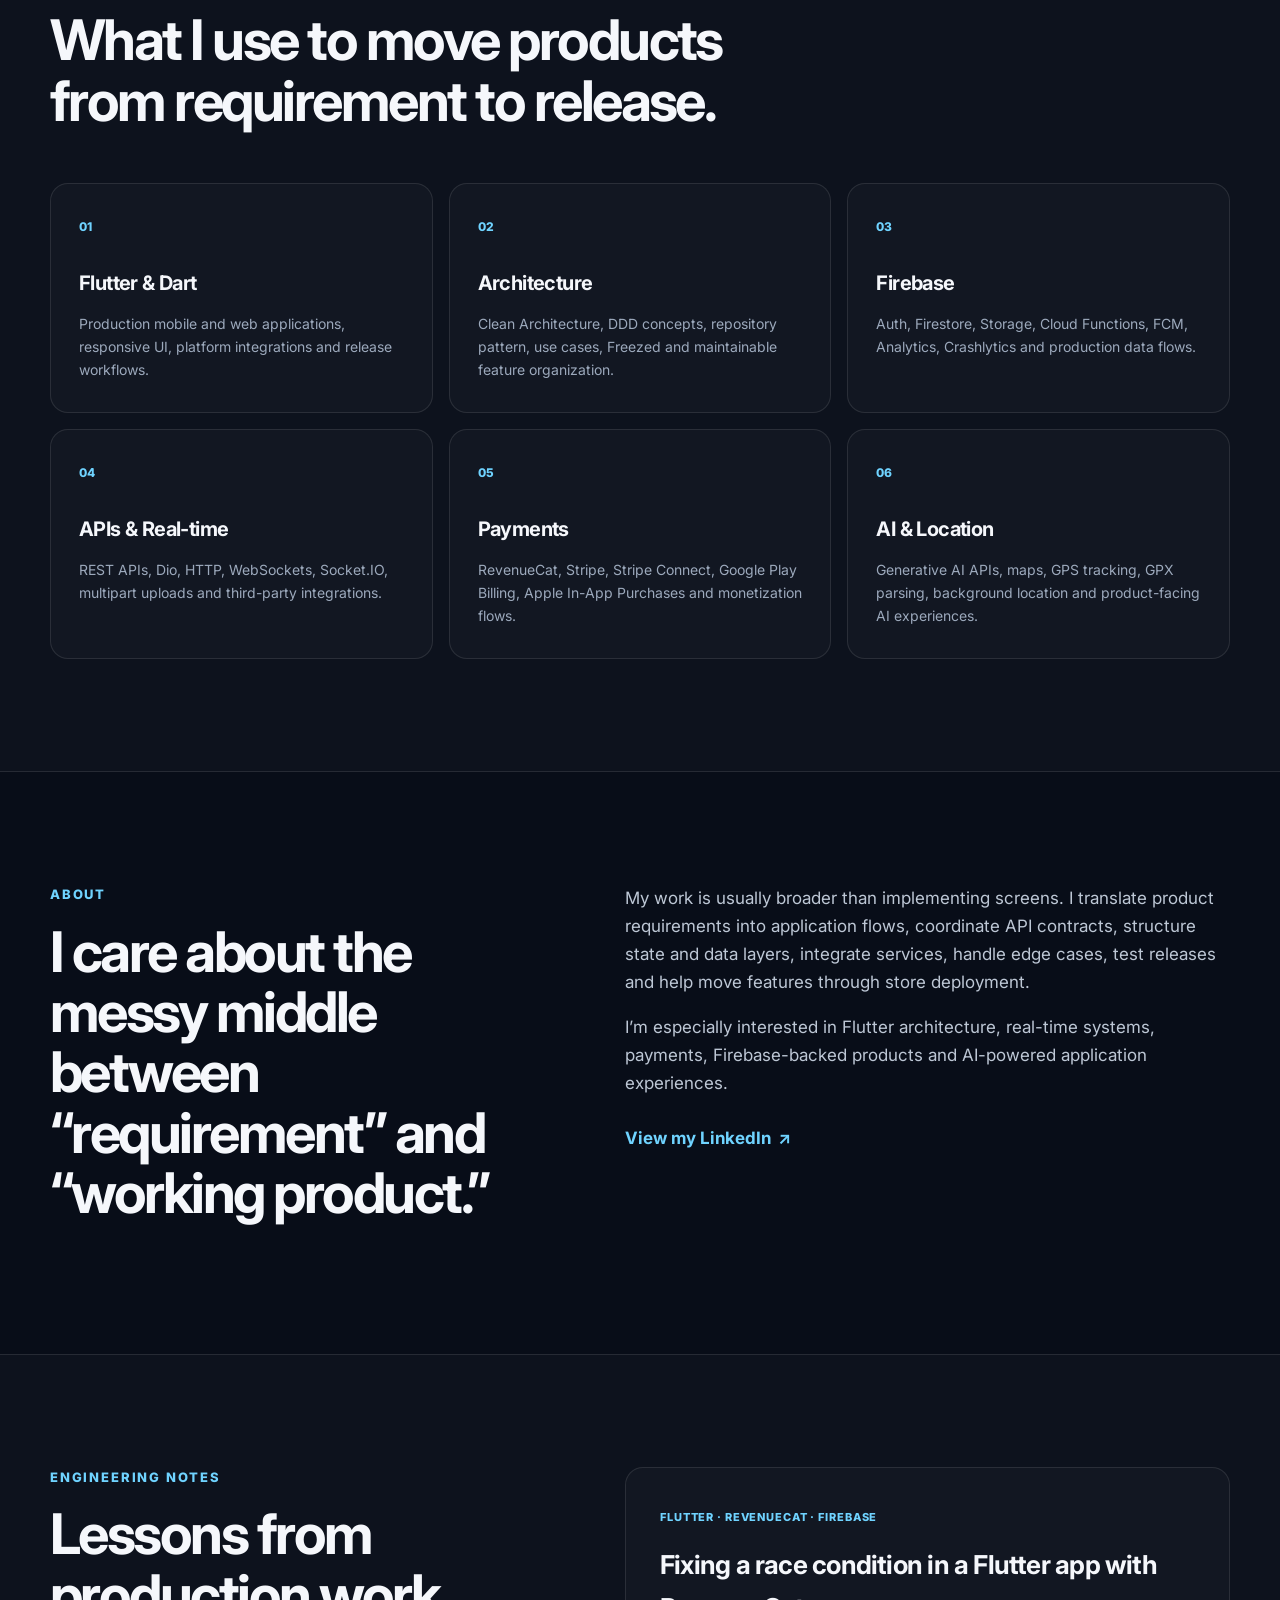
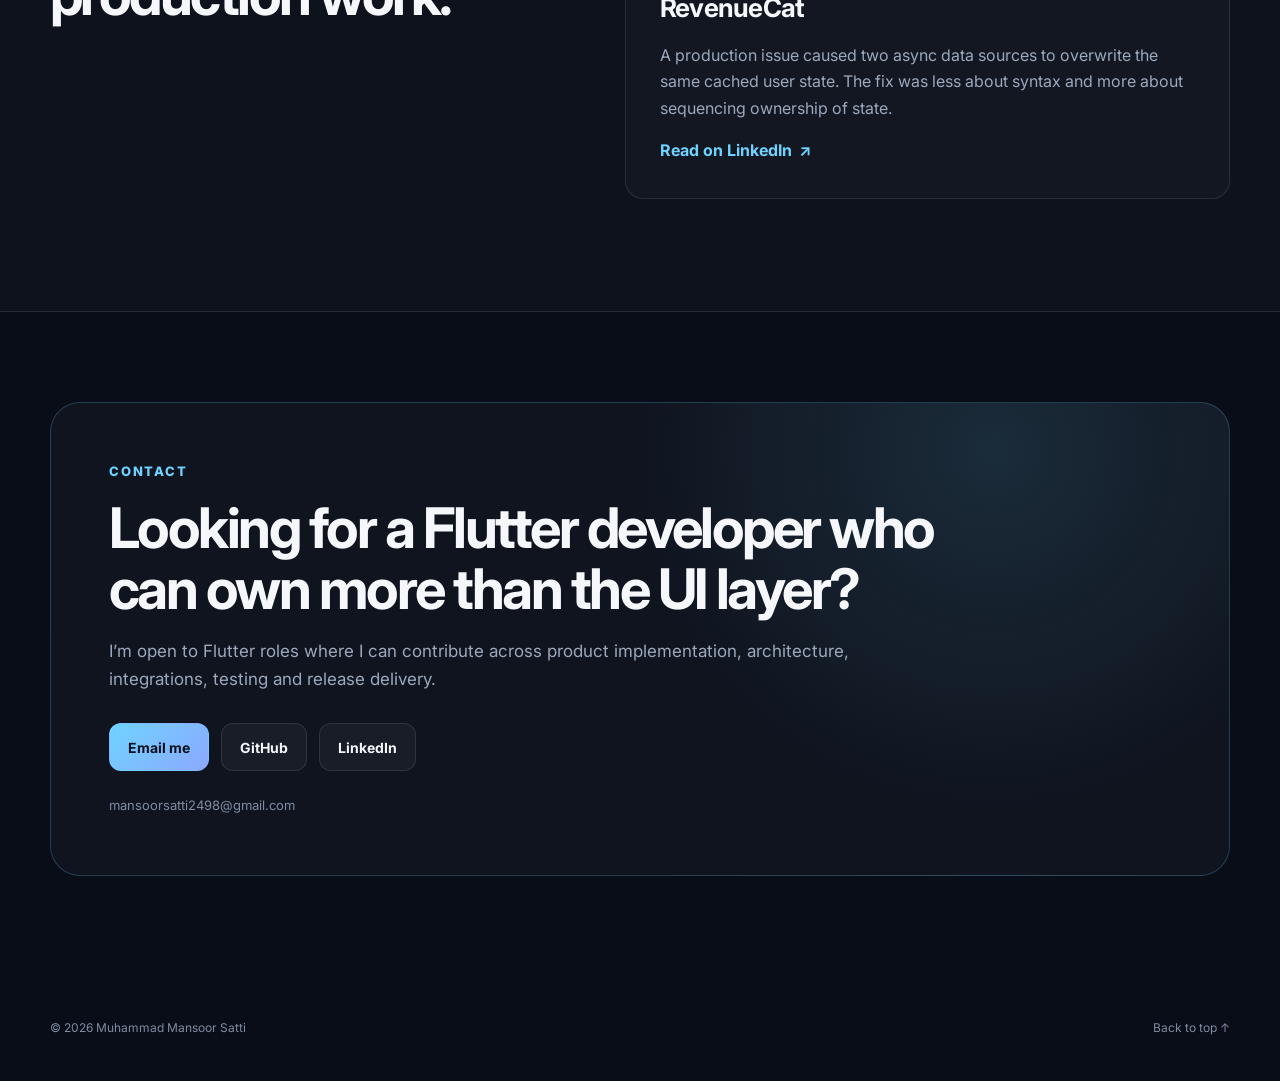
==== commit 9ce186df: "feat: add Flutter RevenueCat Subscription Pattern project to portfolio" ====
--- a/index.html
+++ b/index.html
@@ -105,6 +105,78 @@
 
           <article class="project-card project-card-reverse reveal">
             <div class="project-copy">
+              <div class="project-meta">
+                <span>Public Engineering Project</span>
+                <span>Subscriptions</span>
+              </div>
+
+              <h3>Flutter RevenueCat Subscription Pattern</h3>
+
+              <p class="project-summary">
+                A production-style Flutter subscription reference project demonstrating
+                RevenueCat Test Store integration, Riverpod 3.x, Clean Architecture,
+                typed error handling, live entitlement synchronization, restore purchases,
+                automated testing, and CI.
+              </p>
+
+              <div class="project-facts">
+                <div>
+                  <strong>51 Tests</strong>
+                  <span>Automated test suite</span>
+                </div>
+                <div>
+                  <strong>CI / CD</strong>
+                  <span>GitHub Actions</span>
+                </div>
+              </div>
+
+              <ul class="feature-list">
+                <li>Dynamic monthly and yearly subscription offerings</li>
+                <li>Purchase and restore-purchases flows with typed domain exceptions</li>
+                <li>Live CustomerInfo updates mapped into pure domain state</li>
+                <li>Duplicate purchase / restore concurrency guards</li>
+                <li>Environment-based RevenueCat SDK configuration</li>
+                <li>51 automated tests across data, state, and UI layers</li>
+              </ul>
+
+              <div class="tech-row">
+                <span>Flutter</span>
+                <span>Dart</span>
+                <span>Riverpod 3</span>
+                <span>RevenueCat</span>
+                <span>Clean Architecture</span>
+                <span>GitHub Actions</span>
+              </div>
+
+              <div class="project-actions">
+                <a
+                  class="text-link"
+                  href="https://github.com/Satti201/flutter-revenuecat-subscription-pattern"
+                  target="_blank"
+                  rel="noopener">
+                  View Source <span>↗</span>
+                </a>
+              </div>
+            </div>
+
+            <div class="project-visual phone-stage"
+                 aria-label="PremiumFlow subscription screenshots">
+
+              <img
+                class="phone phone-a"
+                src="assets/images/projects/premium-flow/paywall.png"
+                alt="PremiumFlow subscription paywall" />
+
+              <img
+                class="phone phone-b"
+                src="assets/images/projects/premium-flow/subscription-settings.png"
+                alt="PremiumFlow subscription settings screen" />
+            </div>
+          </article>
+
+
+          <article class="project-card reveal">
+            <div class="project-copy">
               <div class="project-meta"><span>Lead Flutter Developer</span><span>Sports platform</span></div>
               <h3>Ride With Pals</h3>
               <p class="project-summary">A two-sided platform for sports clubs and athletes with real-time activity, route, chat and monetization workflows.</p>
@@ -127,7 +199,7 @@
             </div>
           </article>
 
-          <article class="project-card reveal">
+          <article class="project-card project-card-reverse reveal">
             <div class="project-copy">
               <div class="project-meta"><span>Independent product</span><span>Solo creator</span></div>
               <h3>OtakuShelf</h3>
@@ -147,7 +219,7 @@
             </div>
           </article>
 
-          <article class="project-card project-card-reverse reveal">
+          <article class="project-card reveal">
             <div class="project-copy">
               <div class="project-meta"><span>Full-Stack Mobile Engineer</span><span>Flatshare platform</span></div>
               <h3>Roomply</h3>
@@ -167,7 +239,7 @@
             </div>
           </article>
 
-          <article class="project-card reveal">
+          <article class="project-card project-card-reverse reveal">
             <div class="project-copy">
               <div class="project-meta"><span>Flutter & Firebase Engineer</span><span>AI-powered product</span></div>
               <h3>Oracle / Astrology App</h3>
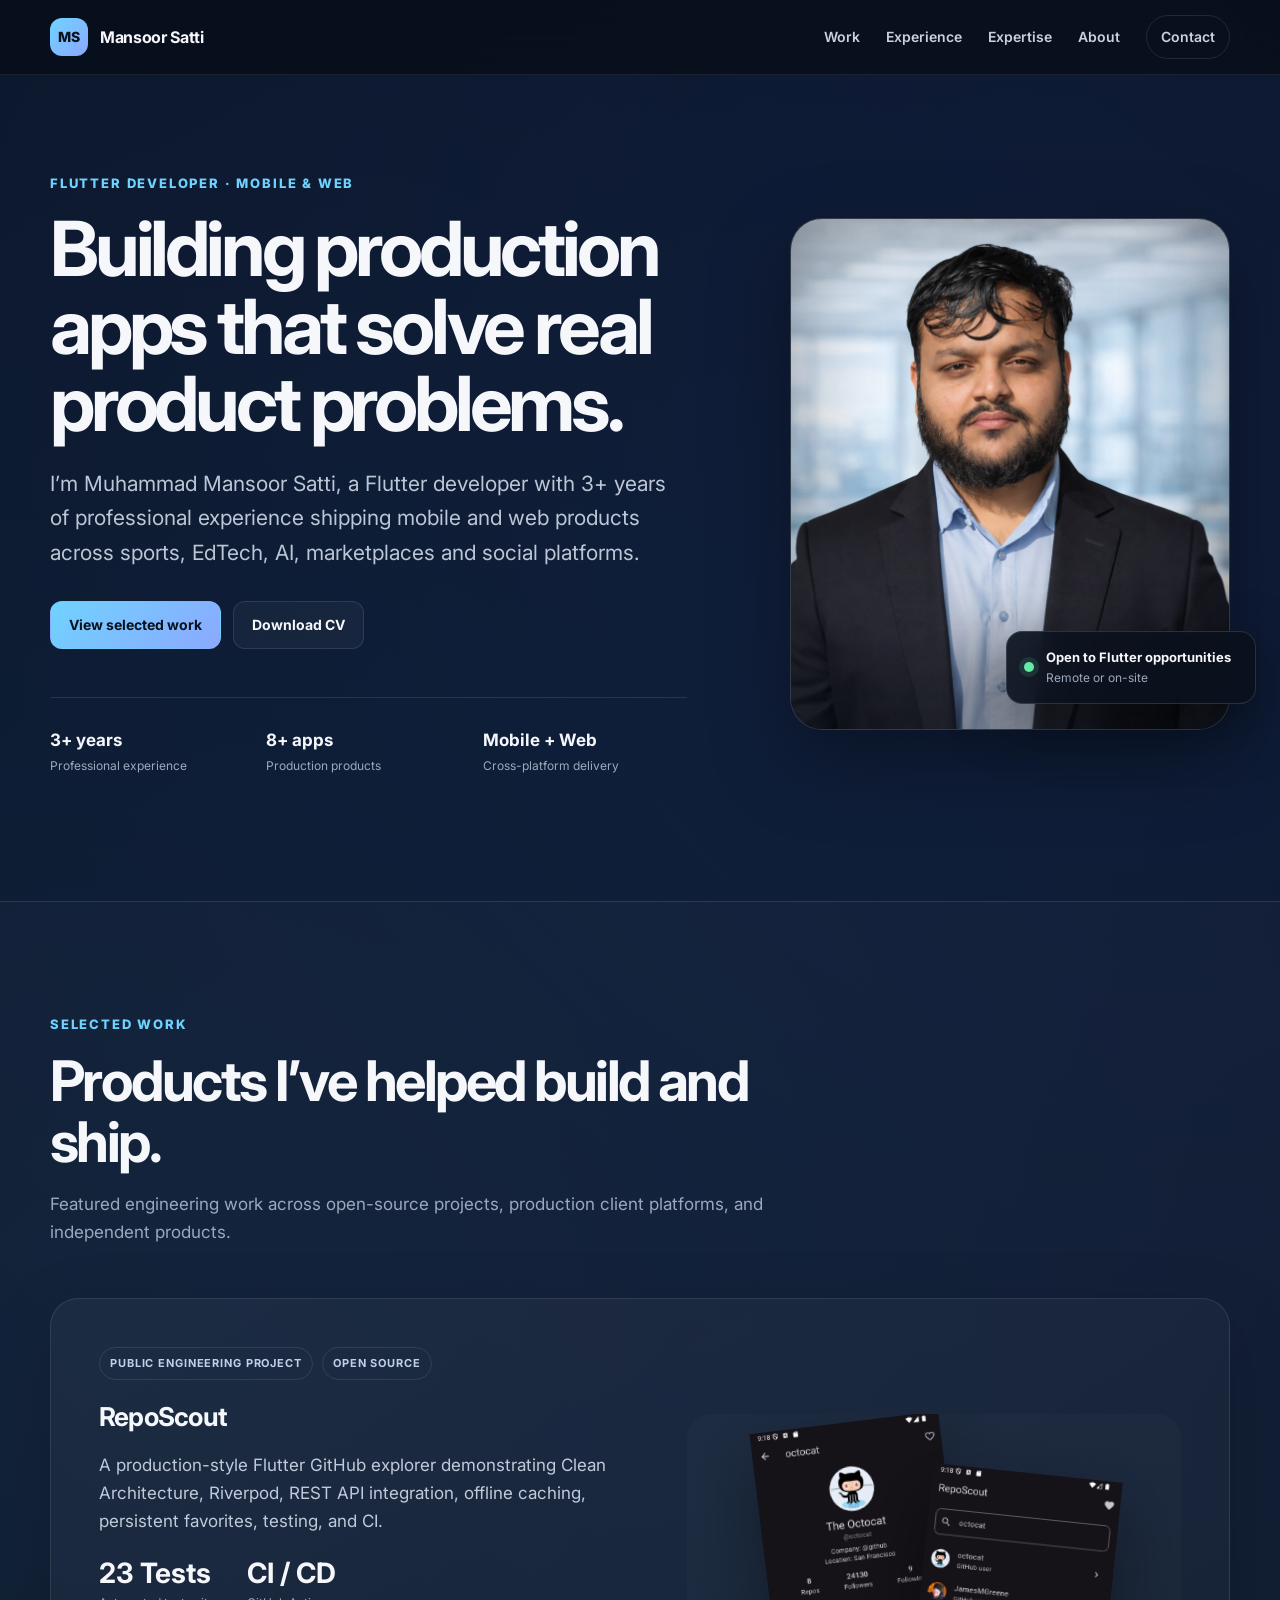
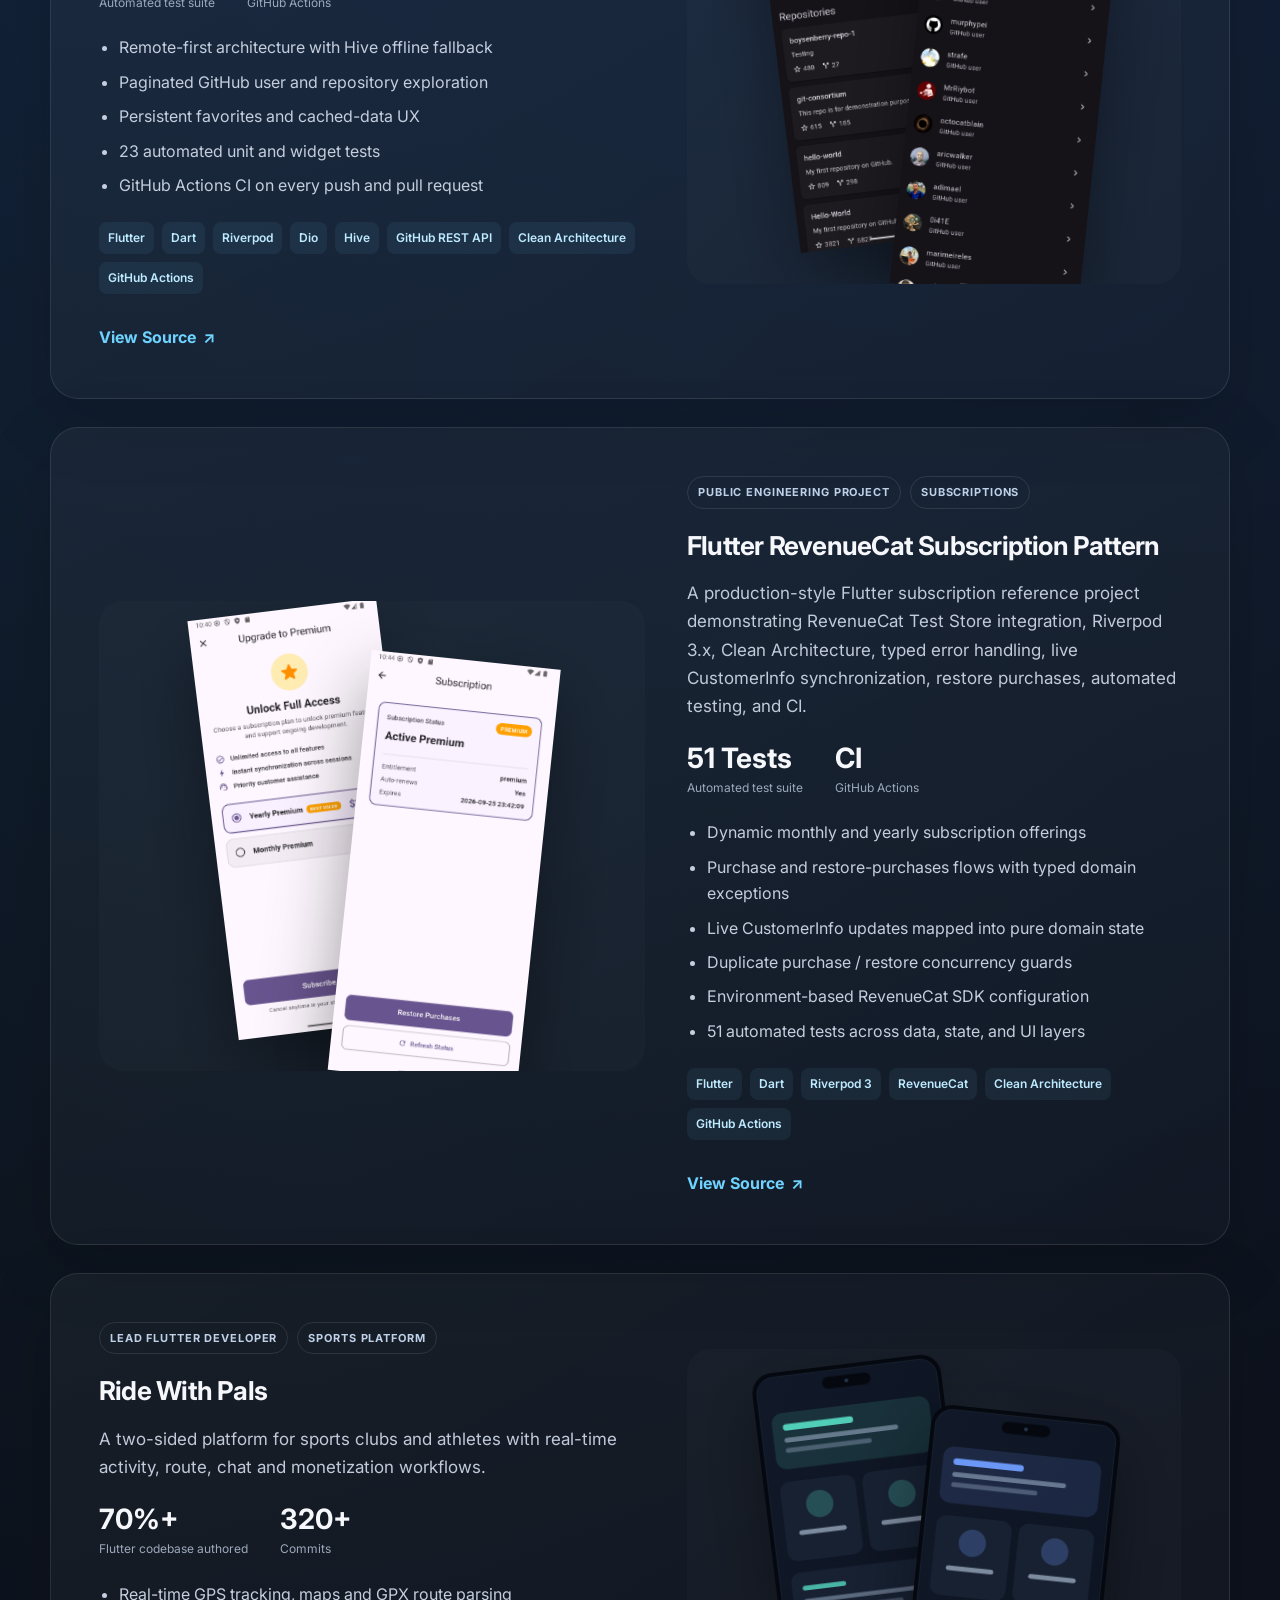
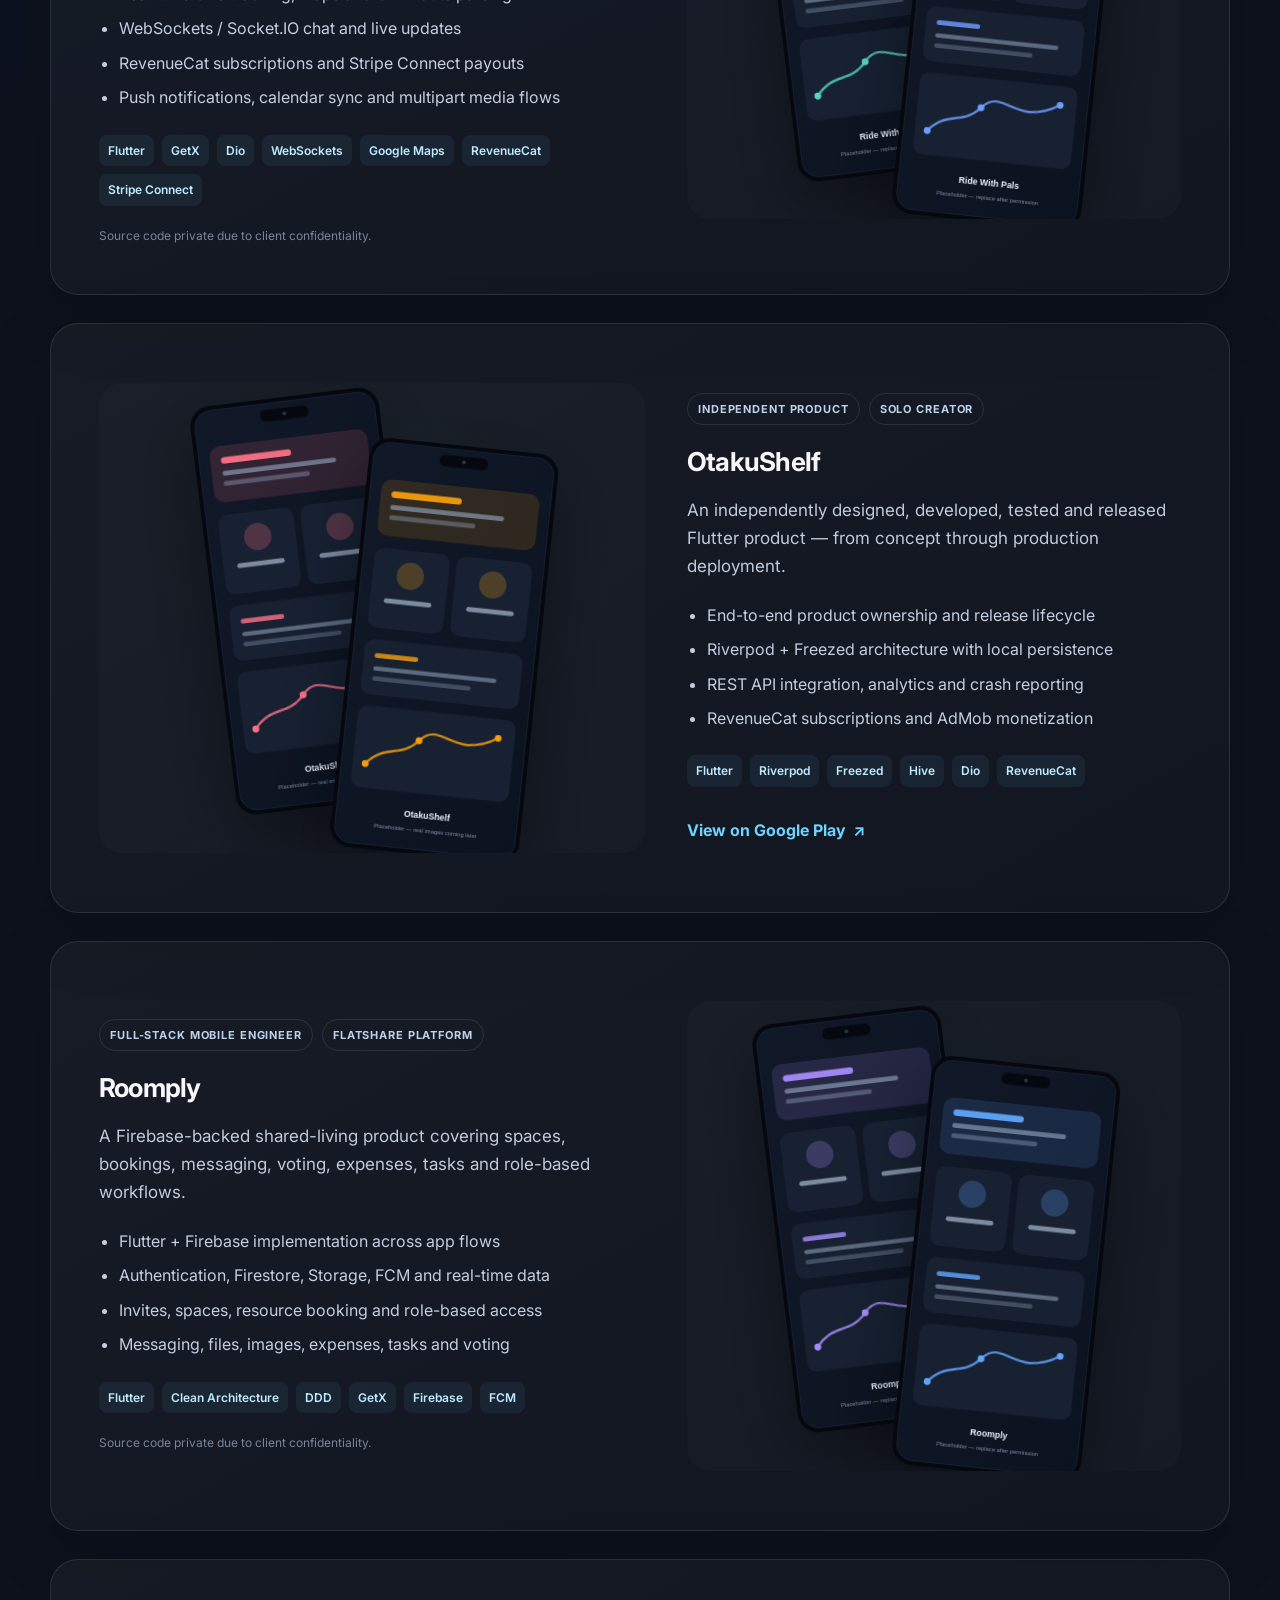
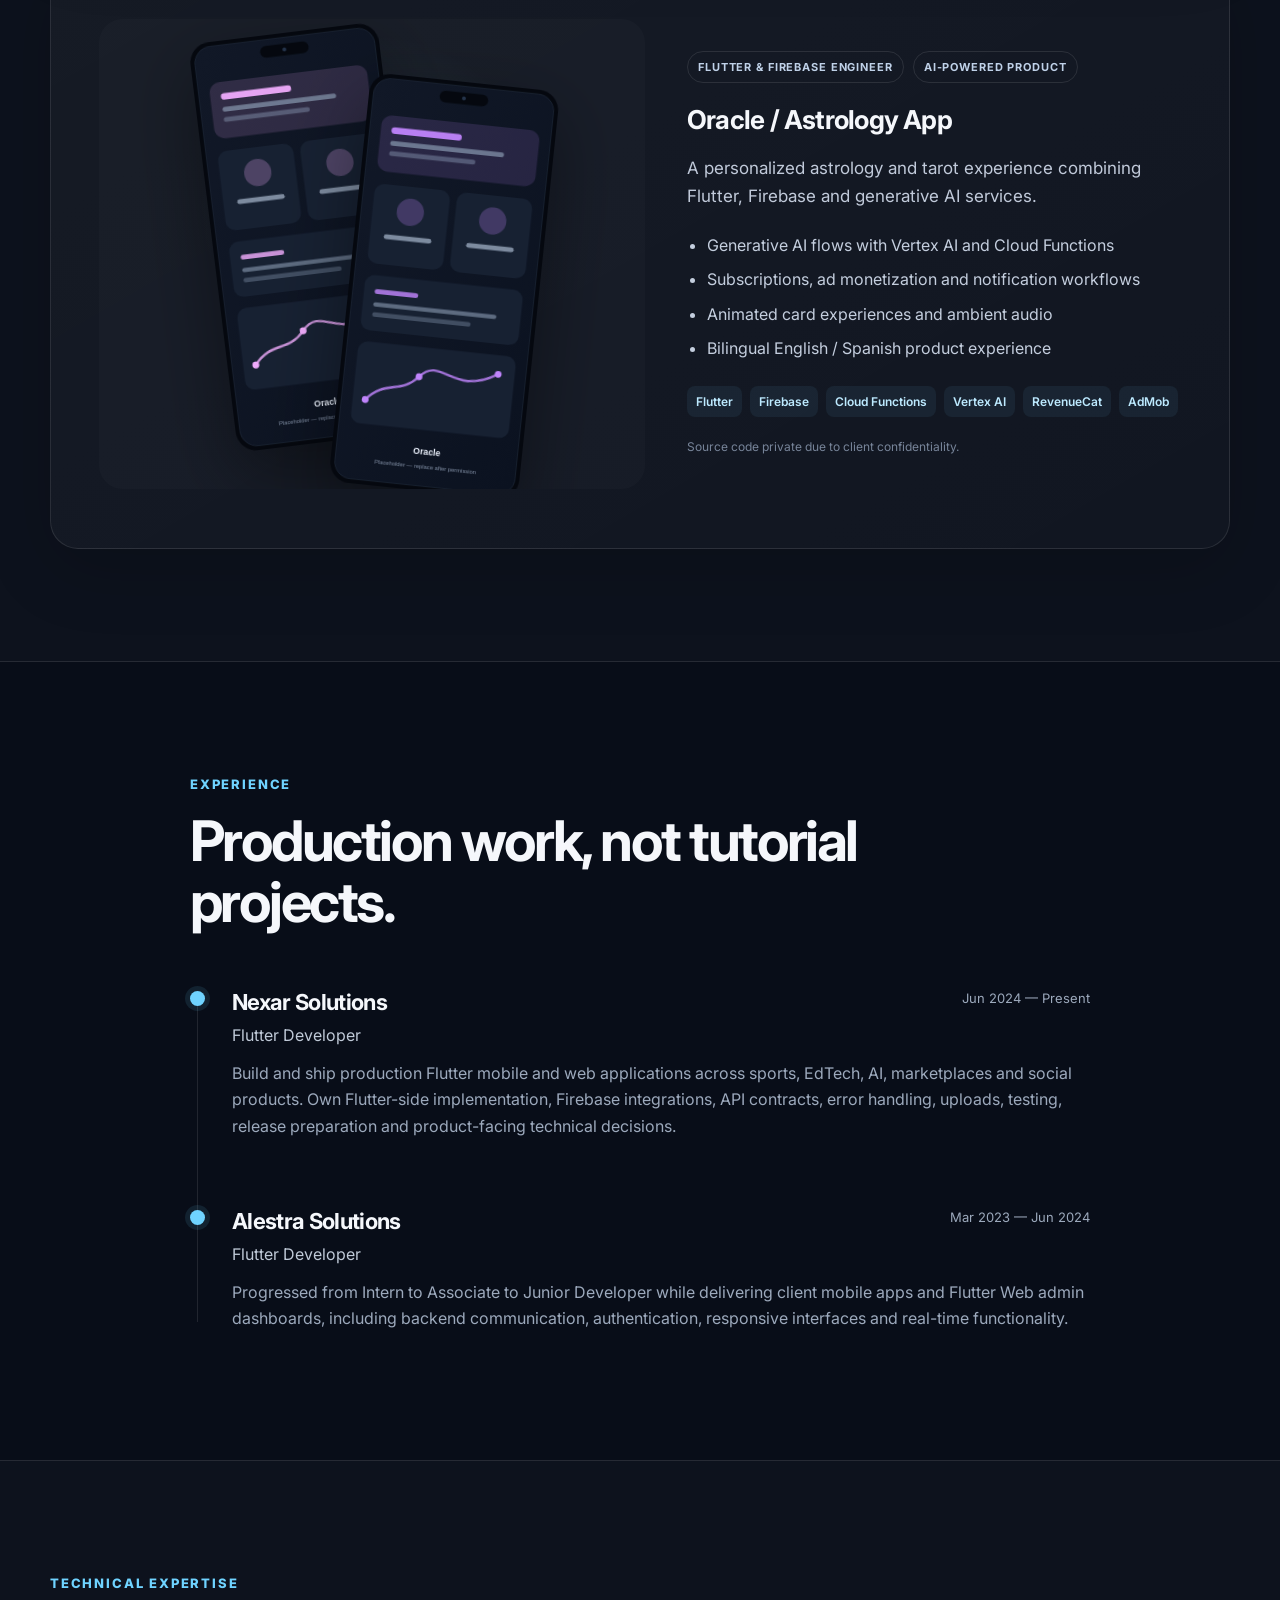
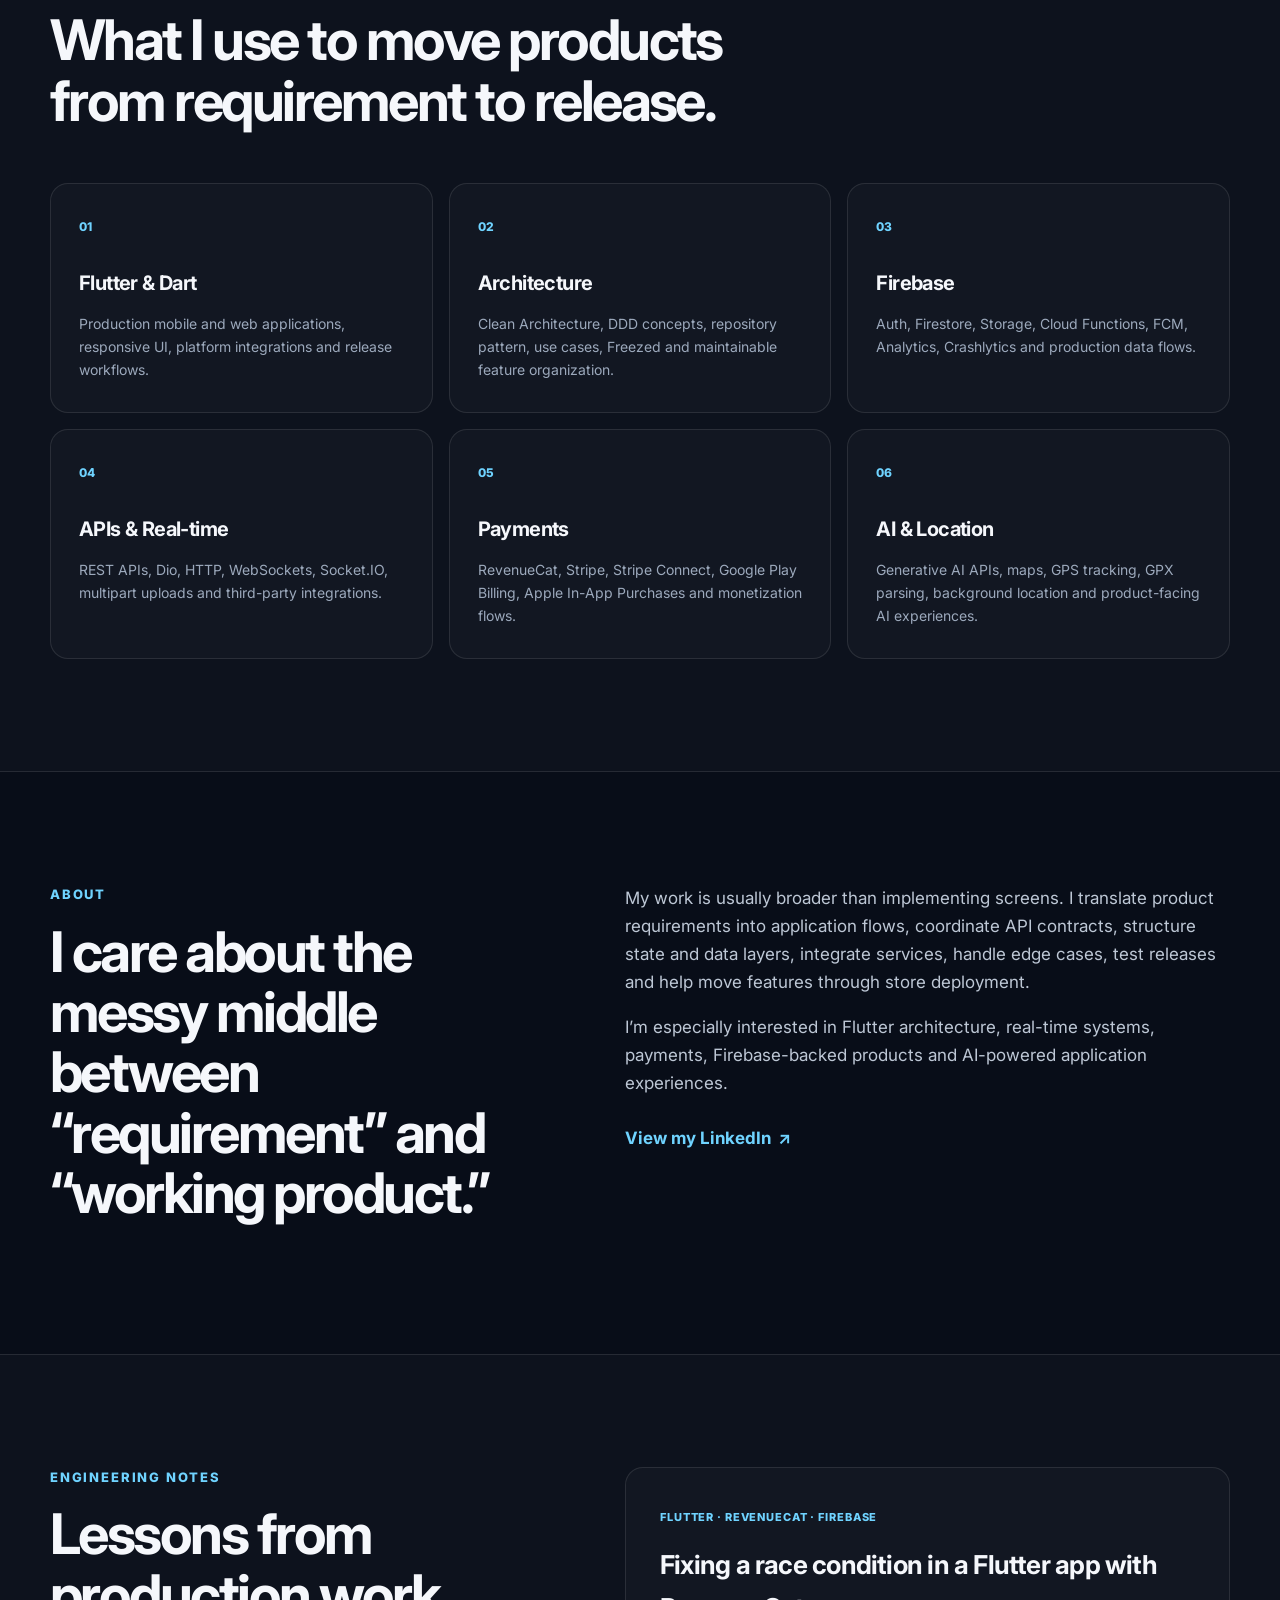
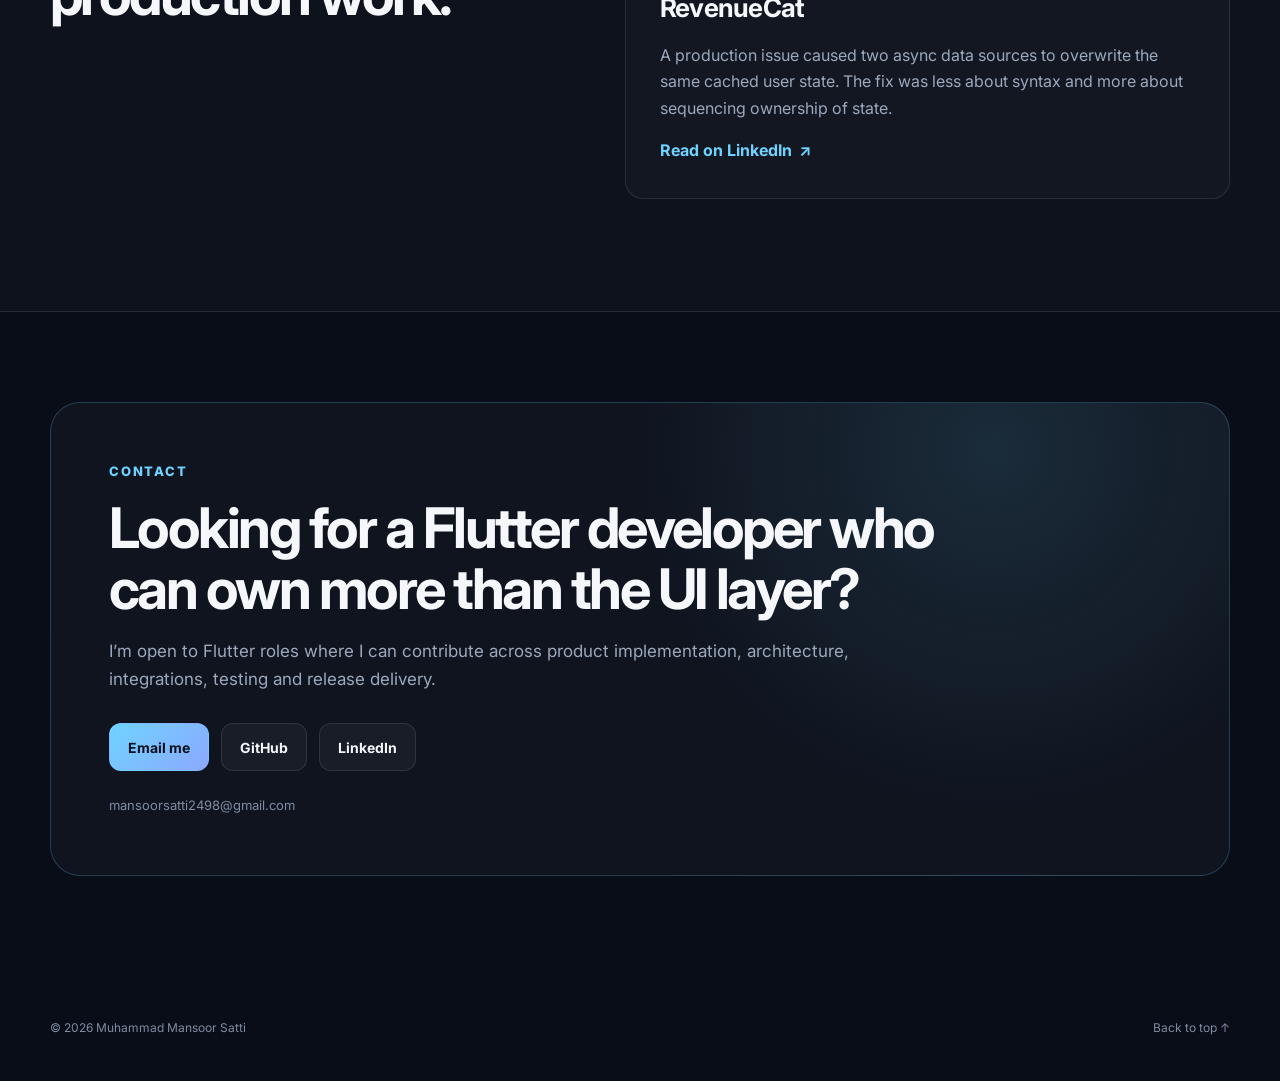
==== commit e0e96793: "docs: refine RevenueCat project wording in portfolio" ====
--- a/index.html
+++ b/index.html
@@ -115,7 +115,7 @@
               <p class="project-summary">
                 A production-style Flutter subscription reference project demonstrating
                 RevenueCat Test Store integration, Riverpod 3.x, Clean Architecture,
-                typed error handling, live entitlement synchronization, restore purchases,
+                typed error handling, live CustomerInfo synchronization, restore purchases,
                 automated testing, and CI.
               </p>
 
@@ -125,7 +125,7 @@
                   <span>Automated test suite</span>
                 </div>
                 <div>
-                  <strong>CI / CD</strong>
+                  <strong>CI</strong>
                   <span>GitHub Actions</span>
                 </div>
               </div>
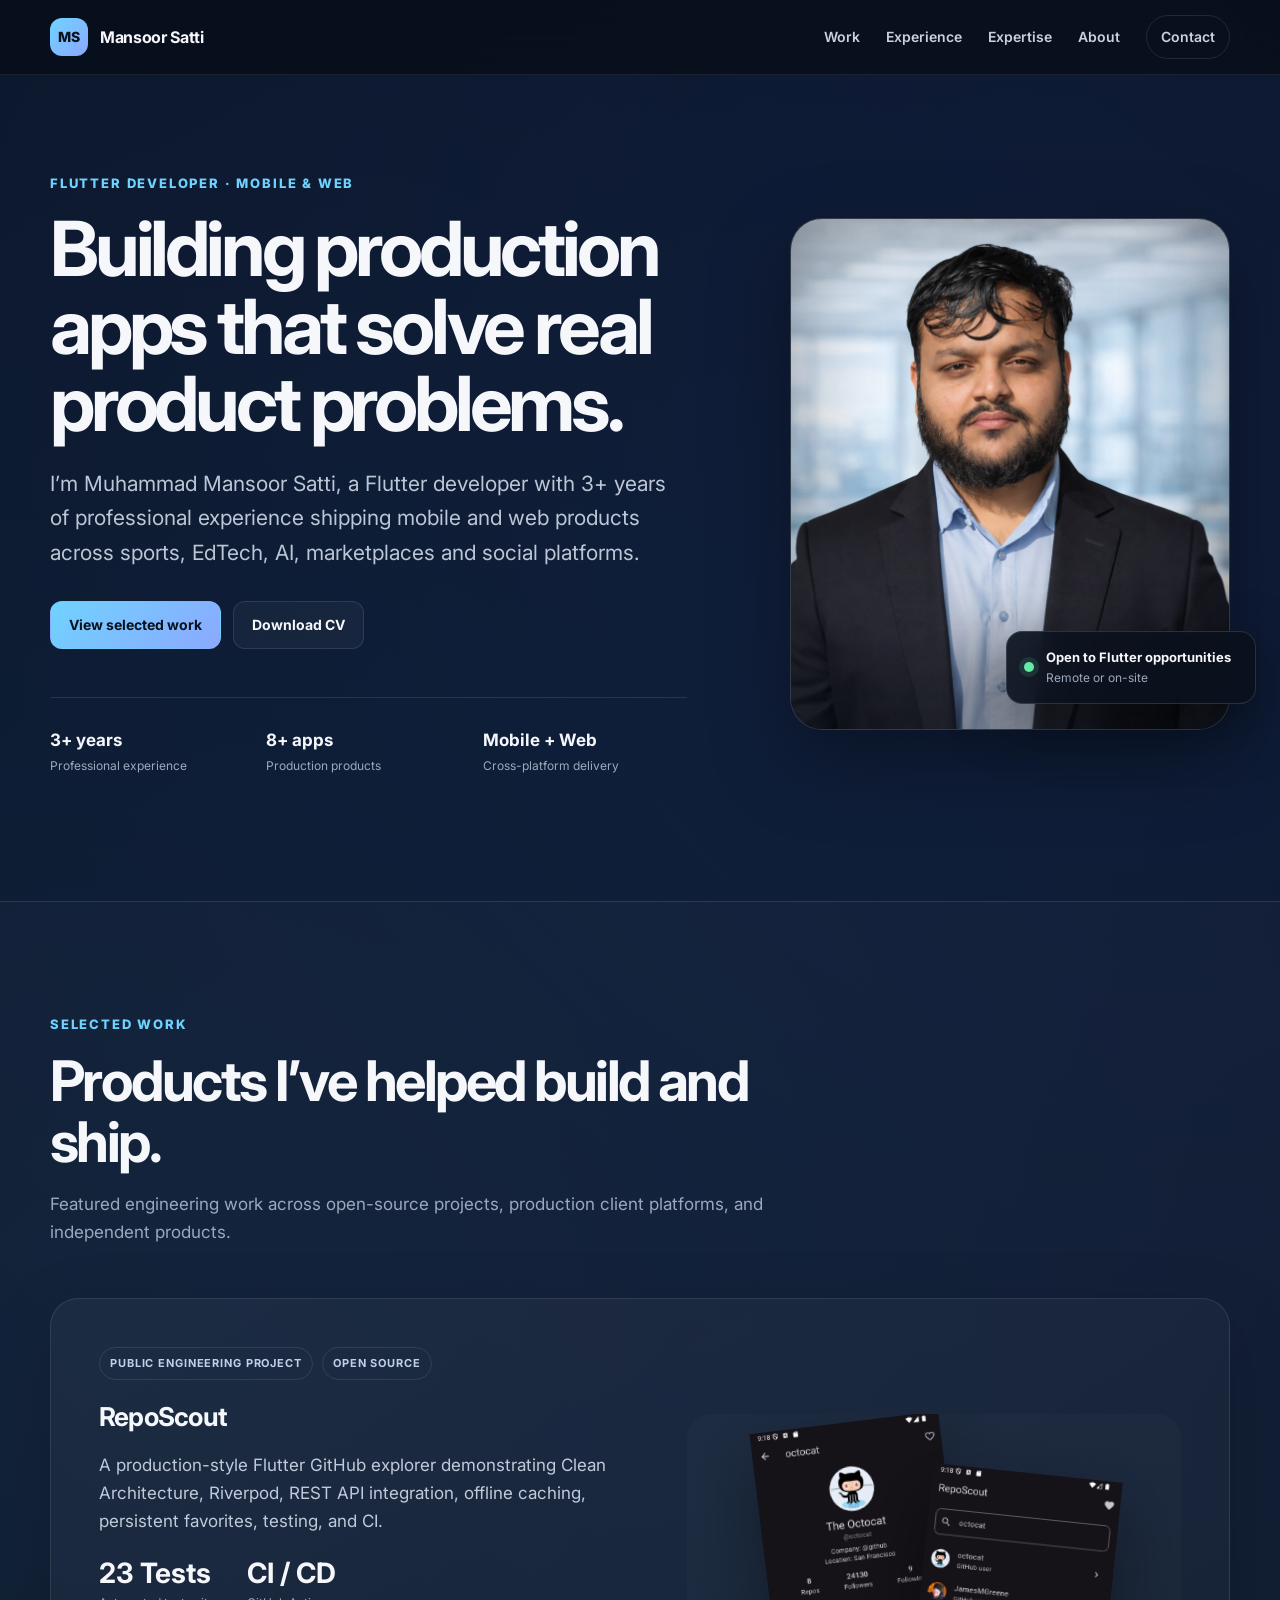
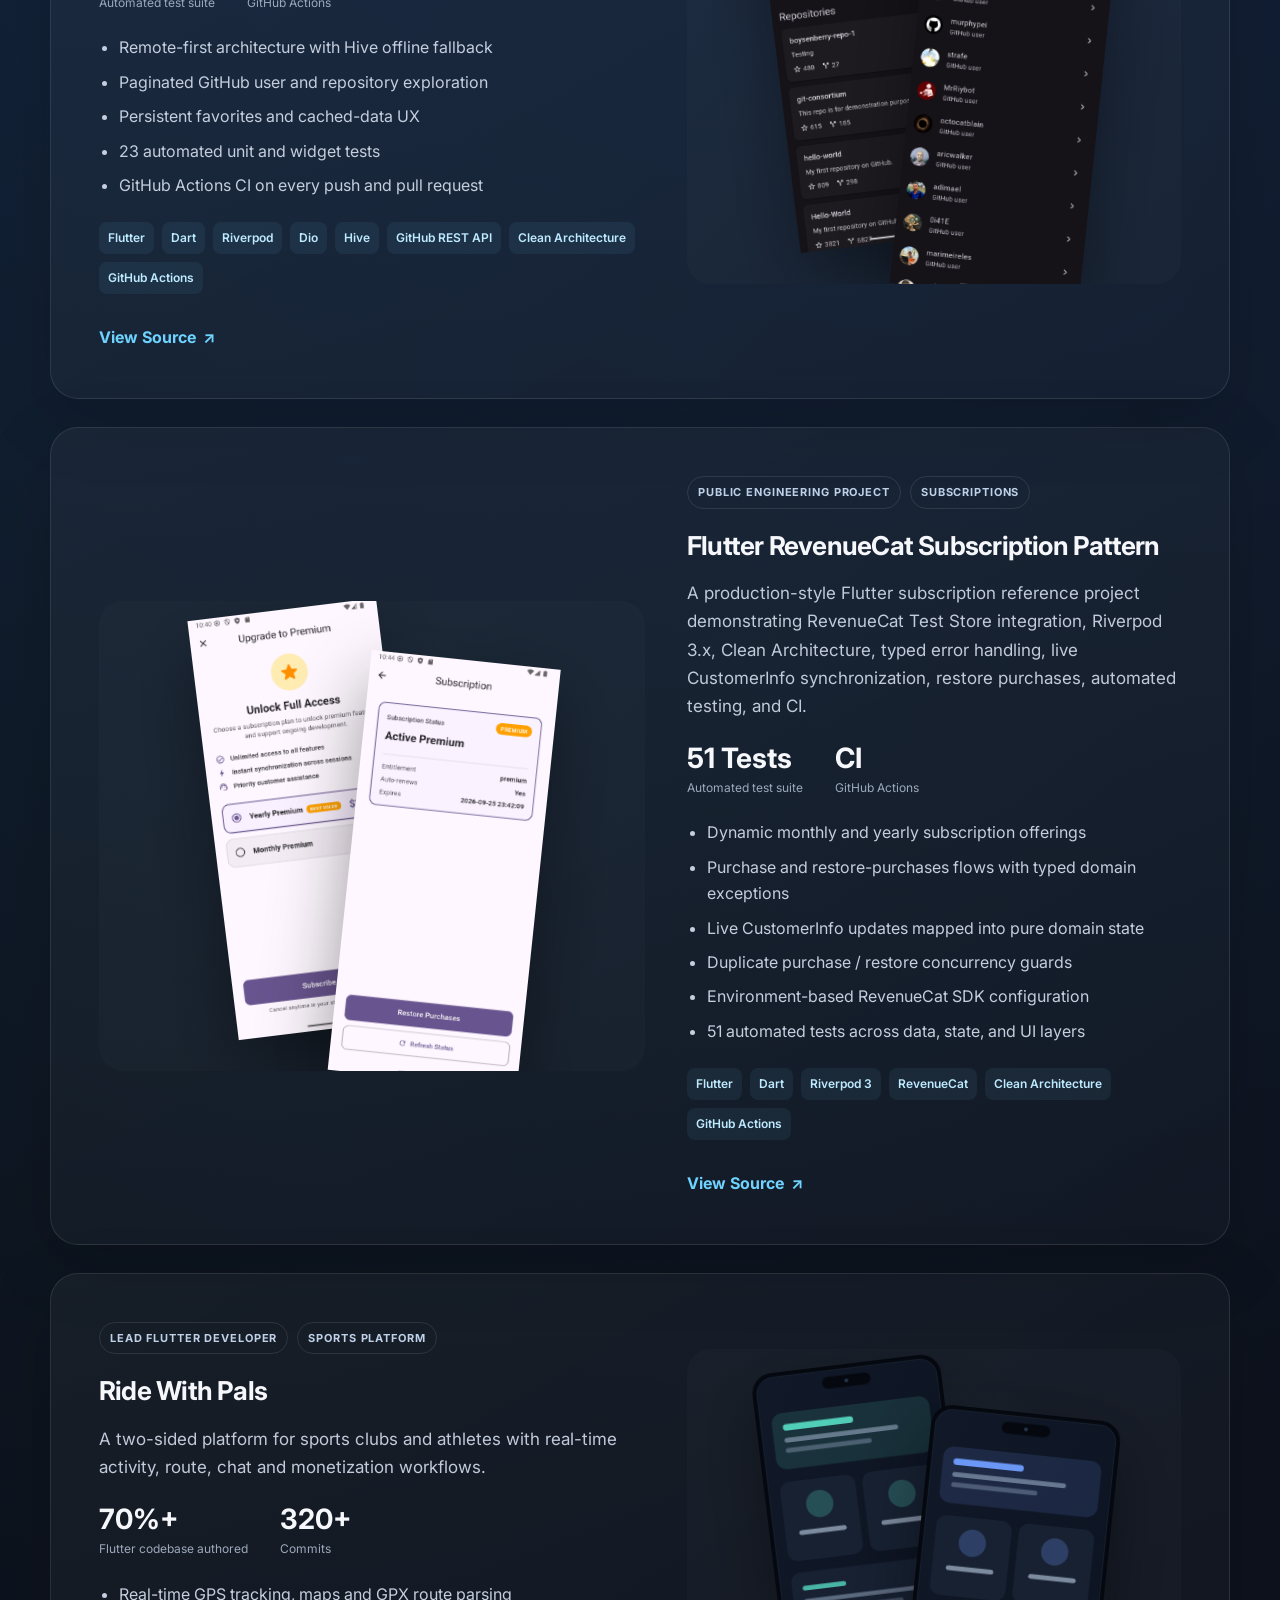
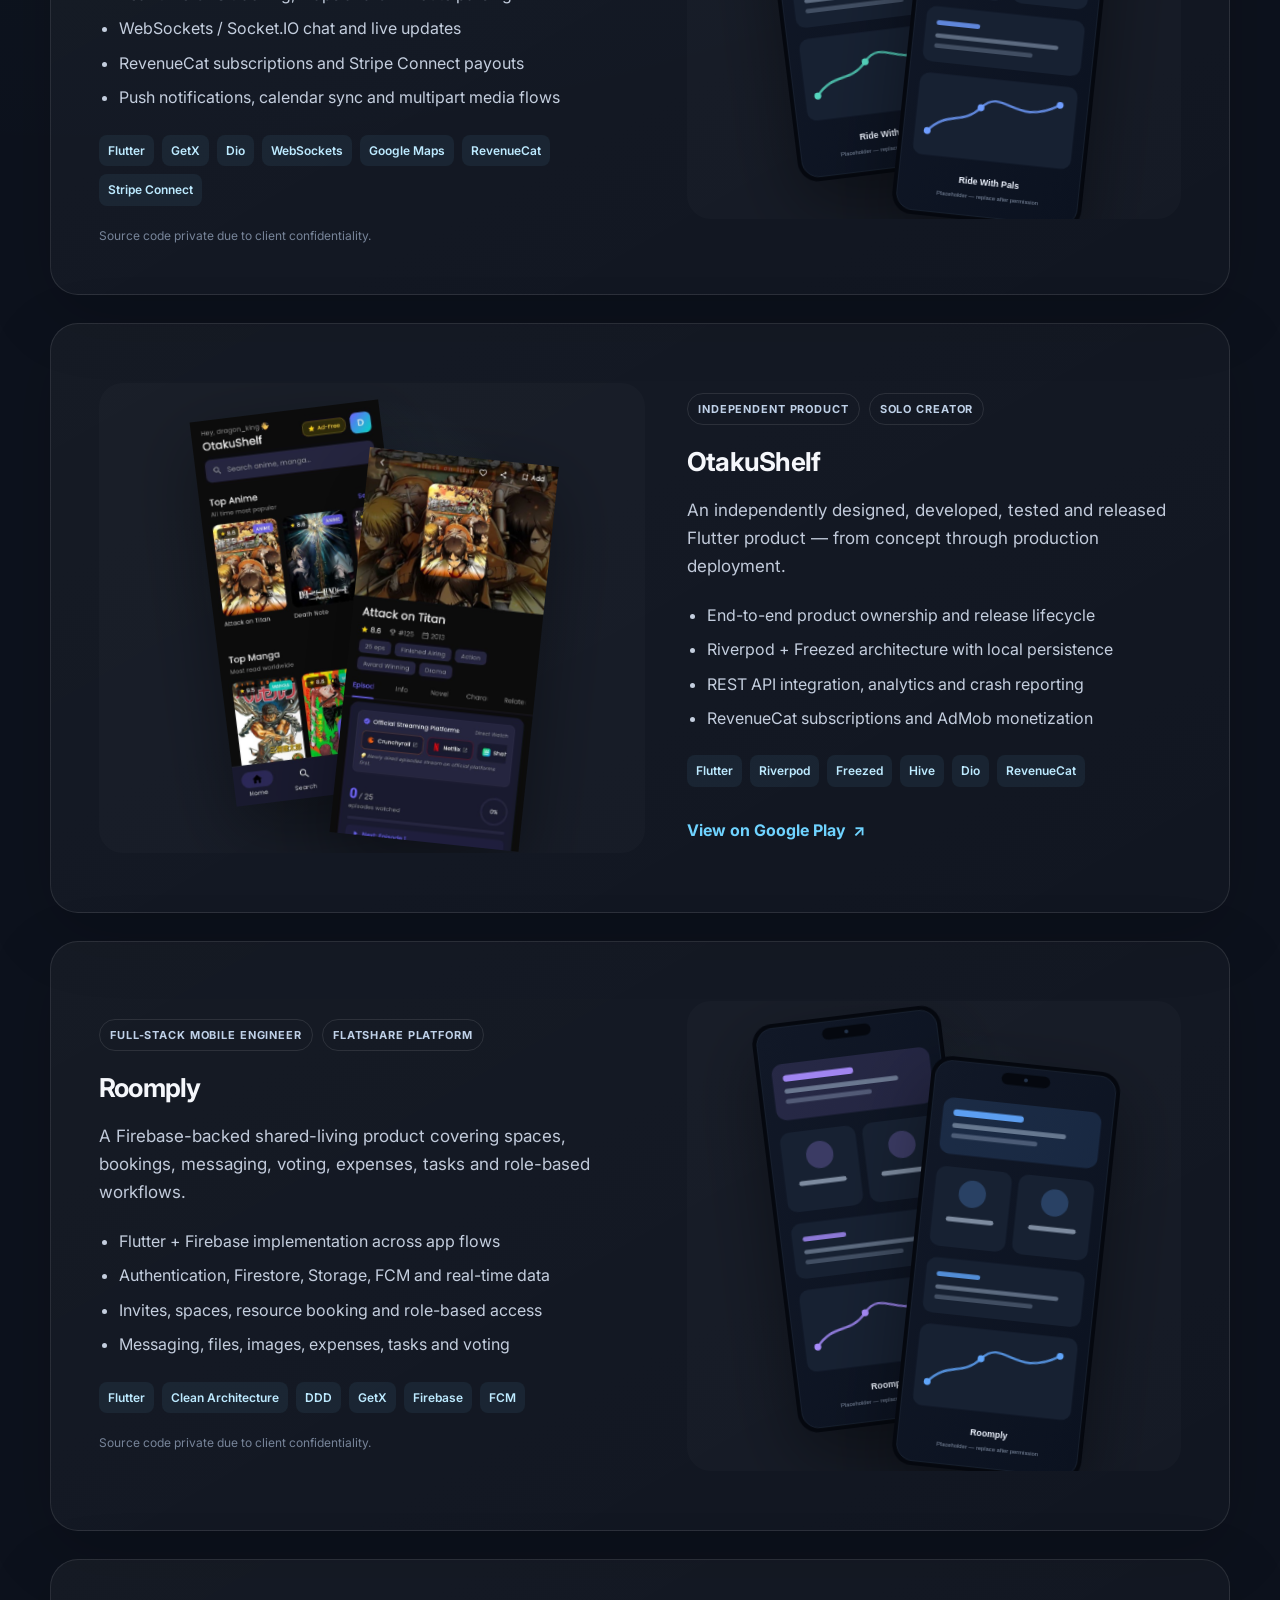
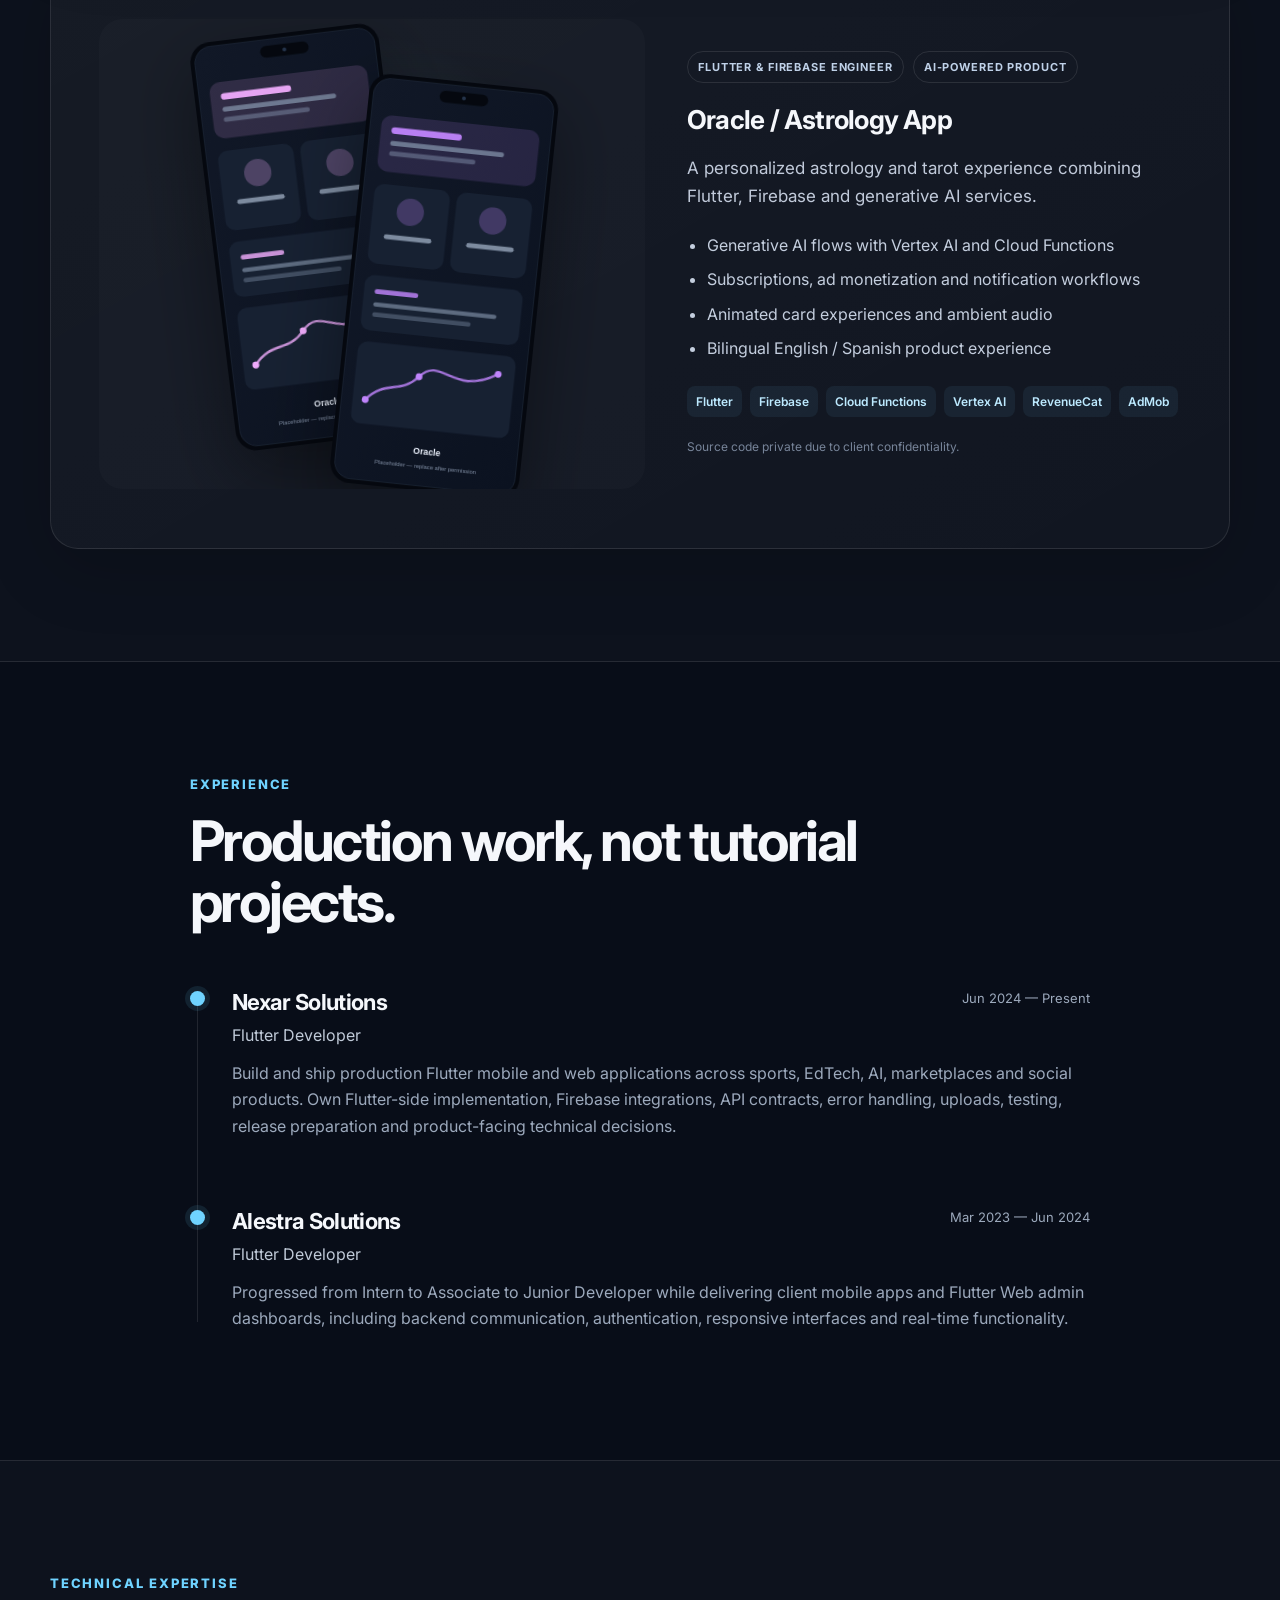
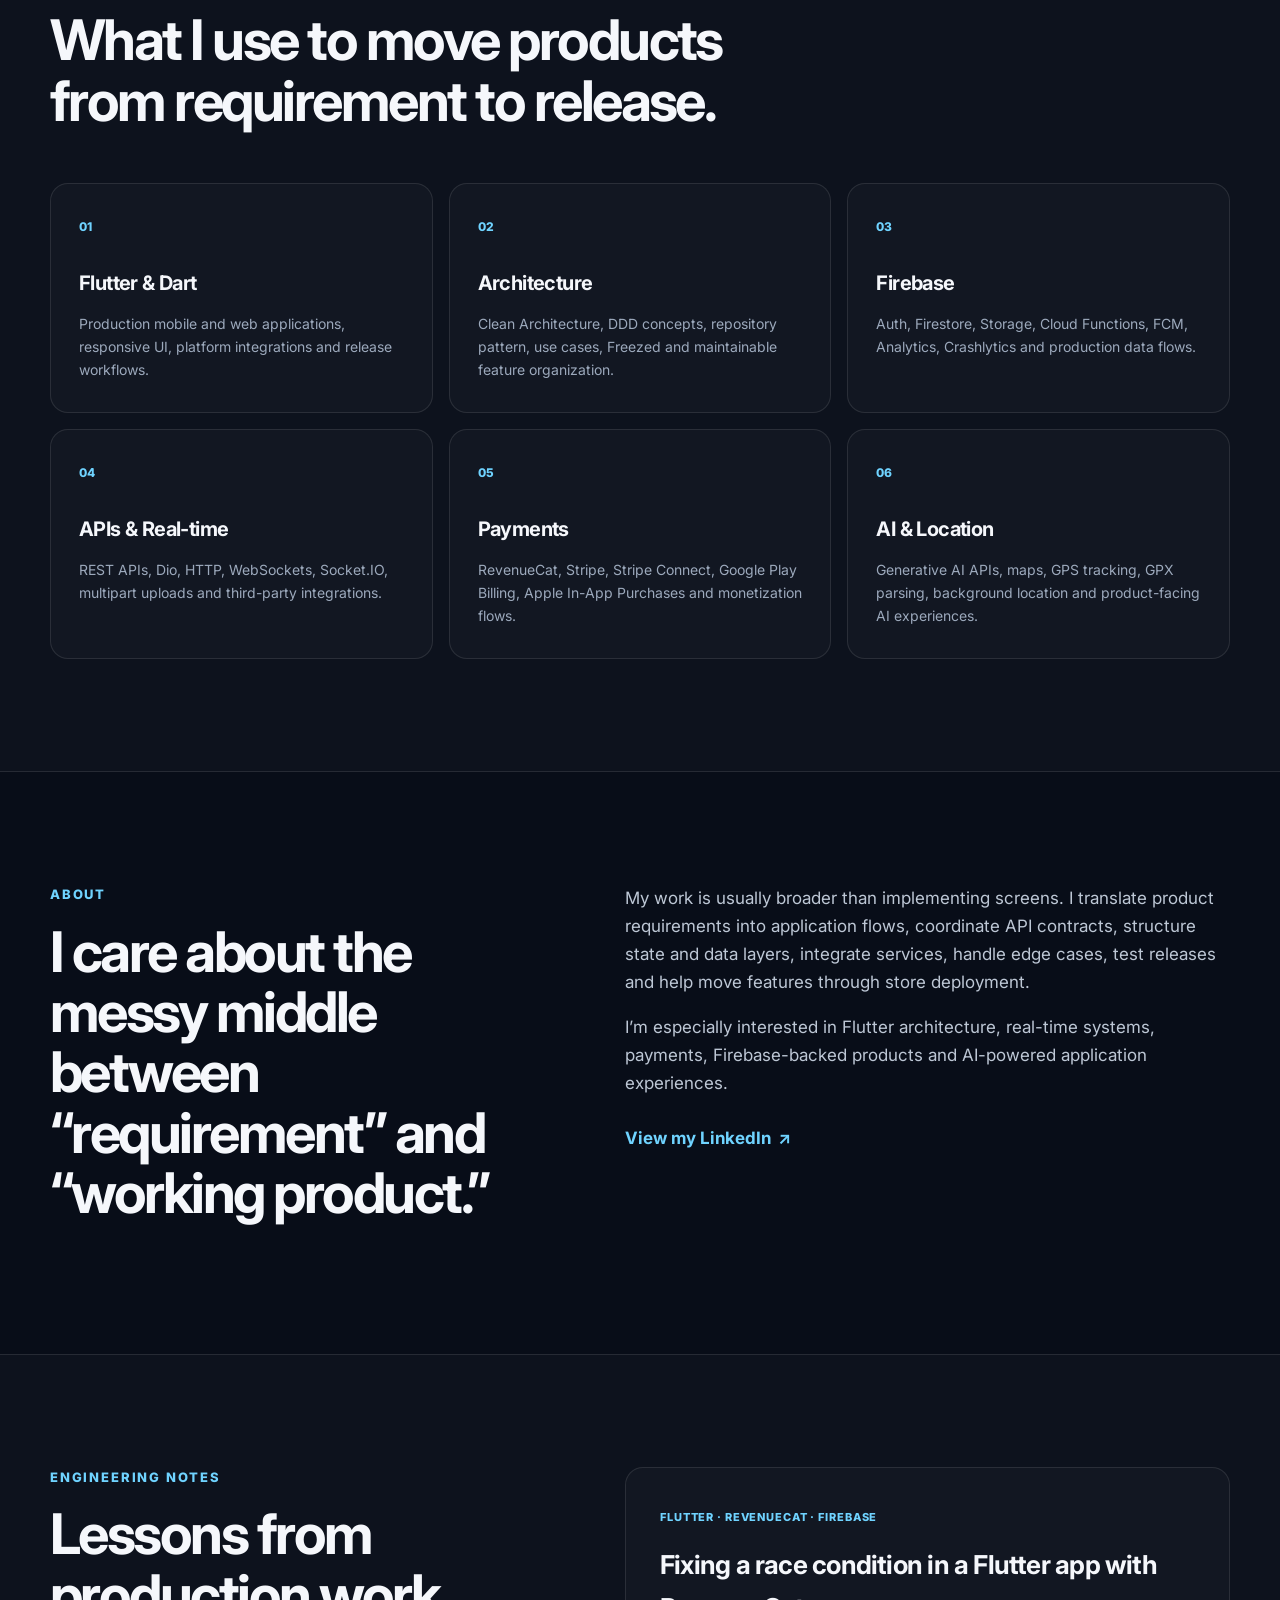
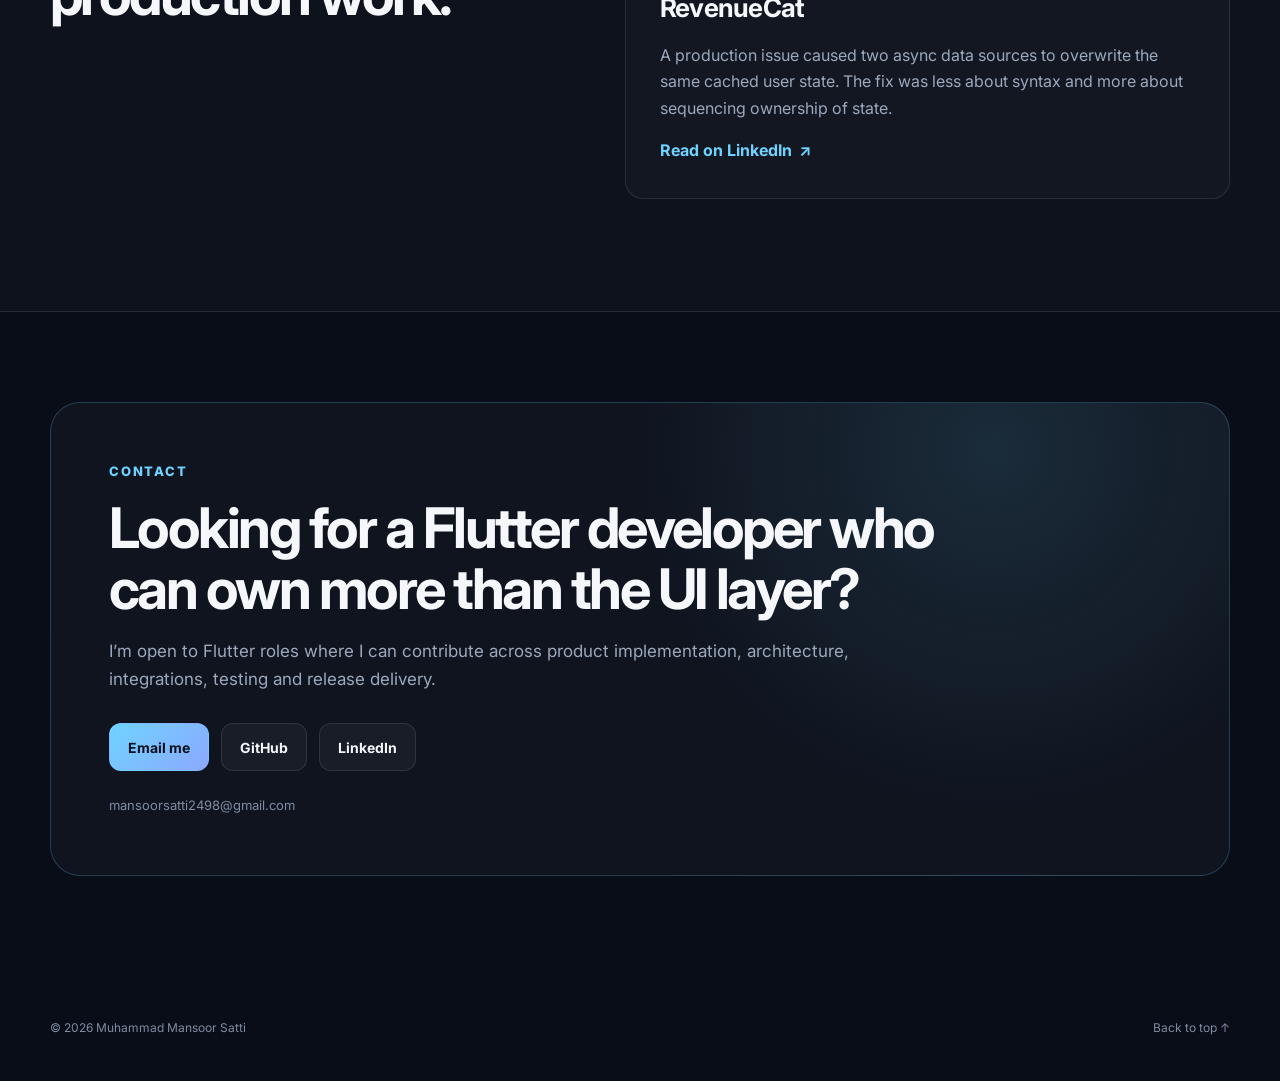
==== commit 9625ad7f: "feat: add home and details screenshots for OtakuShelf project" ====
--- a/index.html
+++ b/index.html
@@ -213,9 +213,9 @@
               <div class="tech-row"><span>Flutter</span><span>Riverpod</span><span>Freezed</span><span>Hive</span><span>Dio</span><span>RevenueCat</span></div>
               <div class="project-actions"><a class="text-link" href="https://play.google.com/store/apps/details?id=app.otaku.otakushelf" target="_blank" rel="noopener">View on Google Play <span>↗</span></a></div>
             </div>
-            <div class="project-visual phone-stage" aria-label="Placeholder for OtakuShelf screenshots">
-              <img class="phone phone-a" src="assets/images/projects/otakushelf/01.svg" alt="OtakuShelf screenshot placeholder" />
-              <img class="phone phone-b" src="assets/images/projects/otakushelf/02.svg" alt="OtakuShelf screenshot placeholder" />
+            <div class="project-visual phone-stage" aria-label="OtakuShelf screenshots">
+              <img class="phone phone-a" src="assets/images/projects/otakushelf/home.png" alt="OtakuShelf home screen showing top anime and manga" />
+              <img class="phone phone-b" src="assets/images/projects/otakushelf/details.png" alt="OtakuShelf anime details and streaming platforms screen" />
             </div>
           </article>
 
